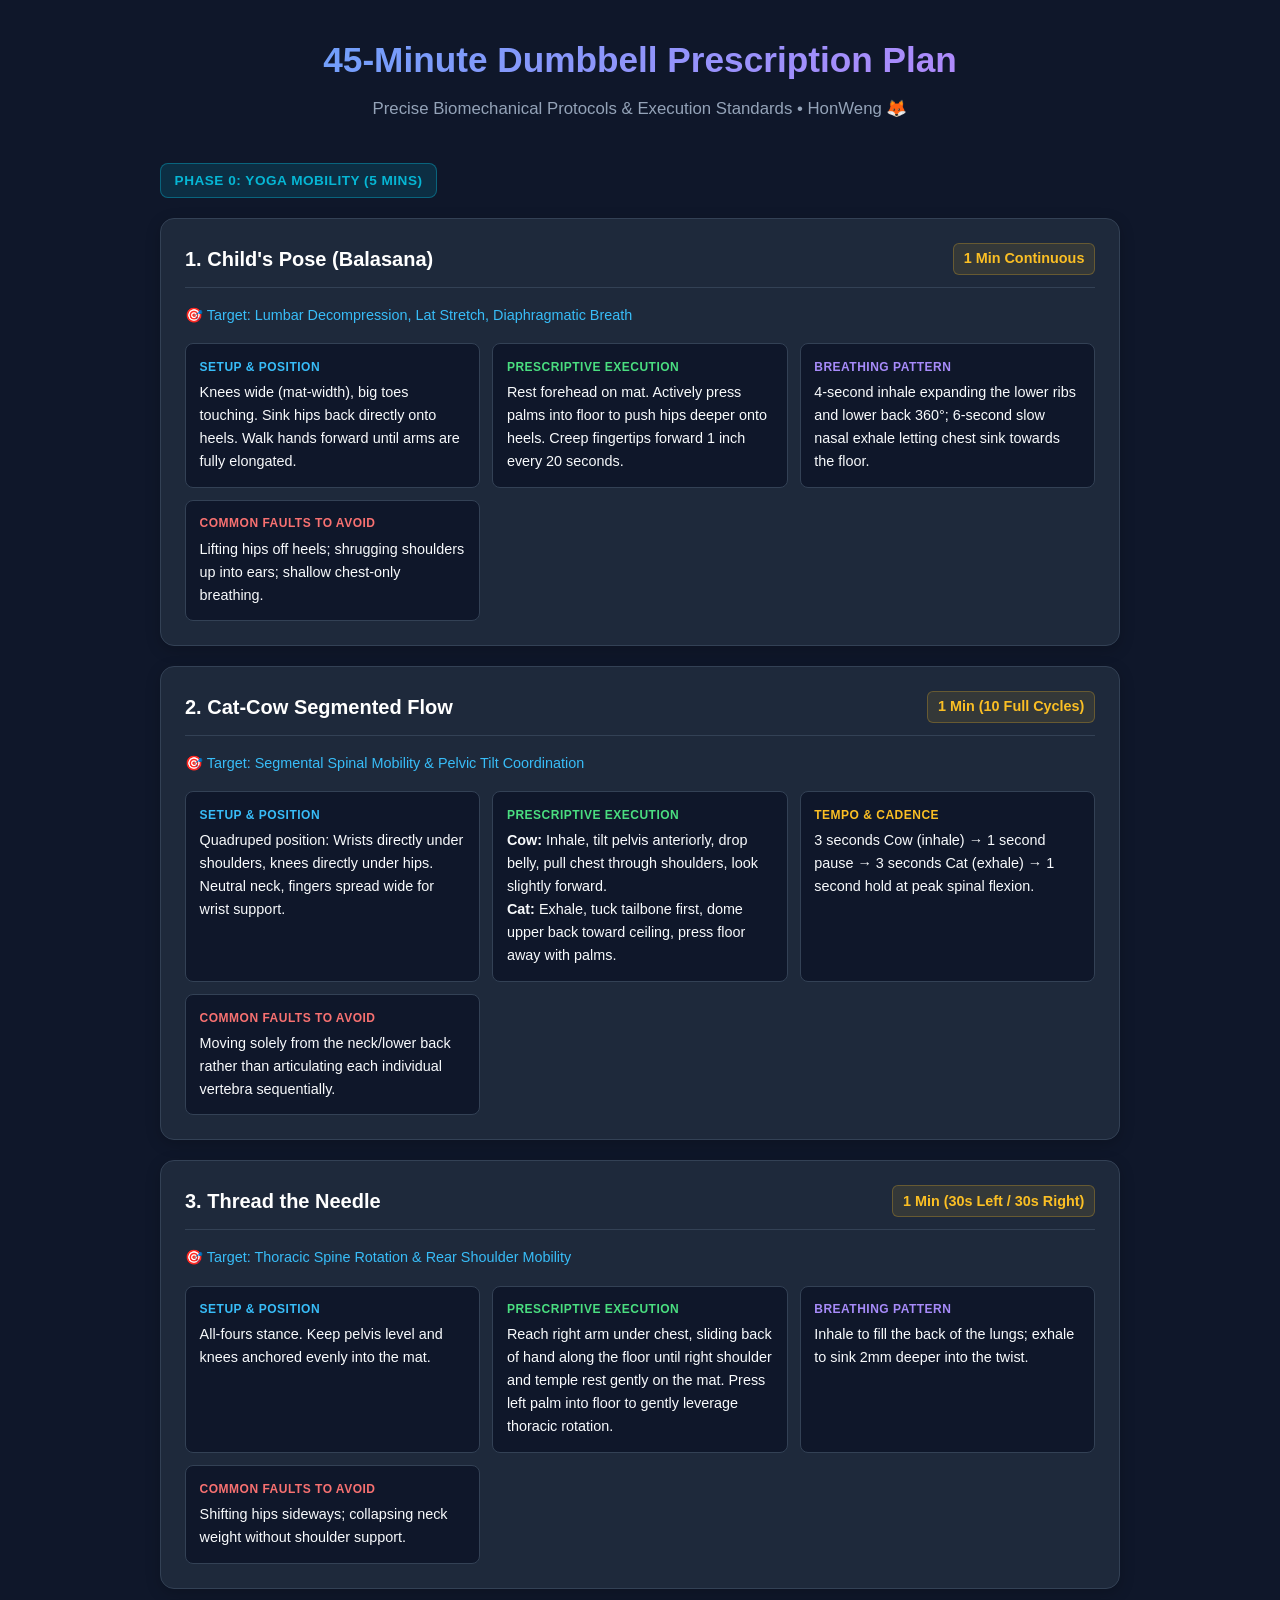
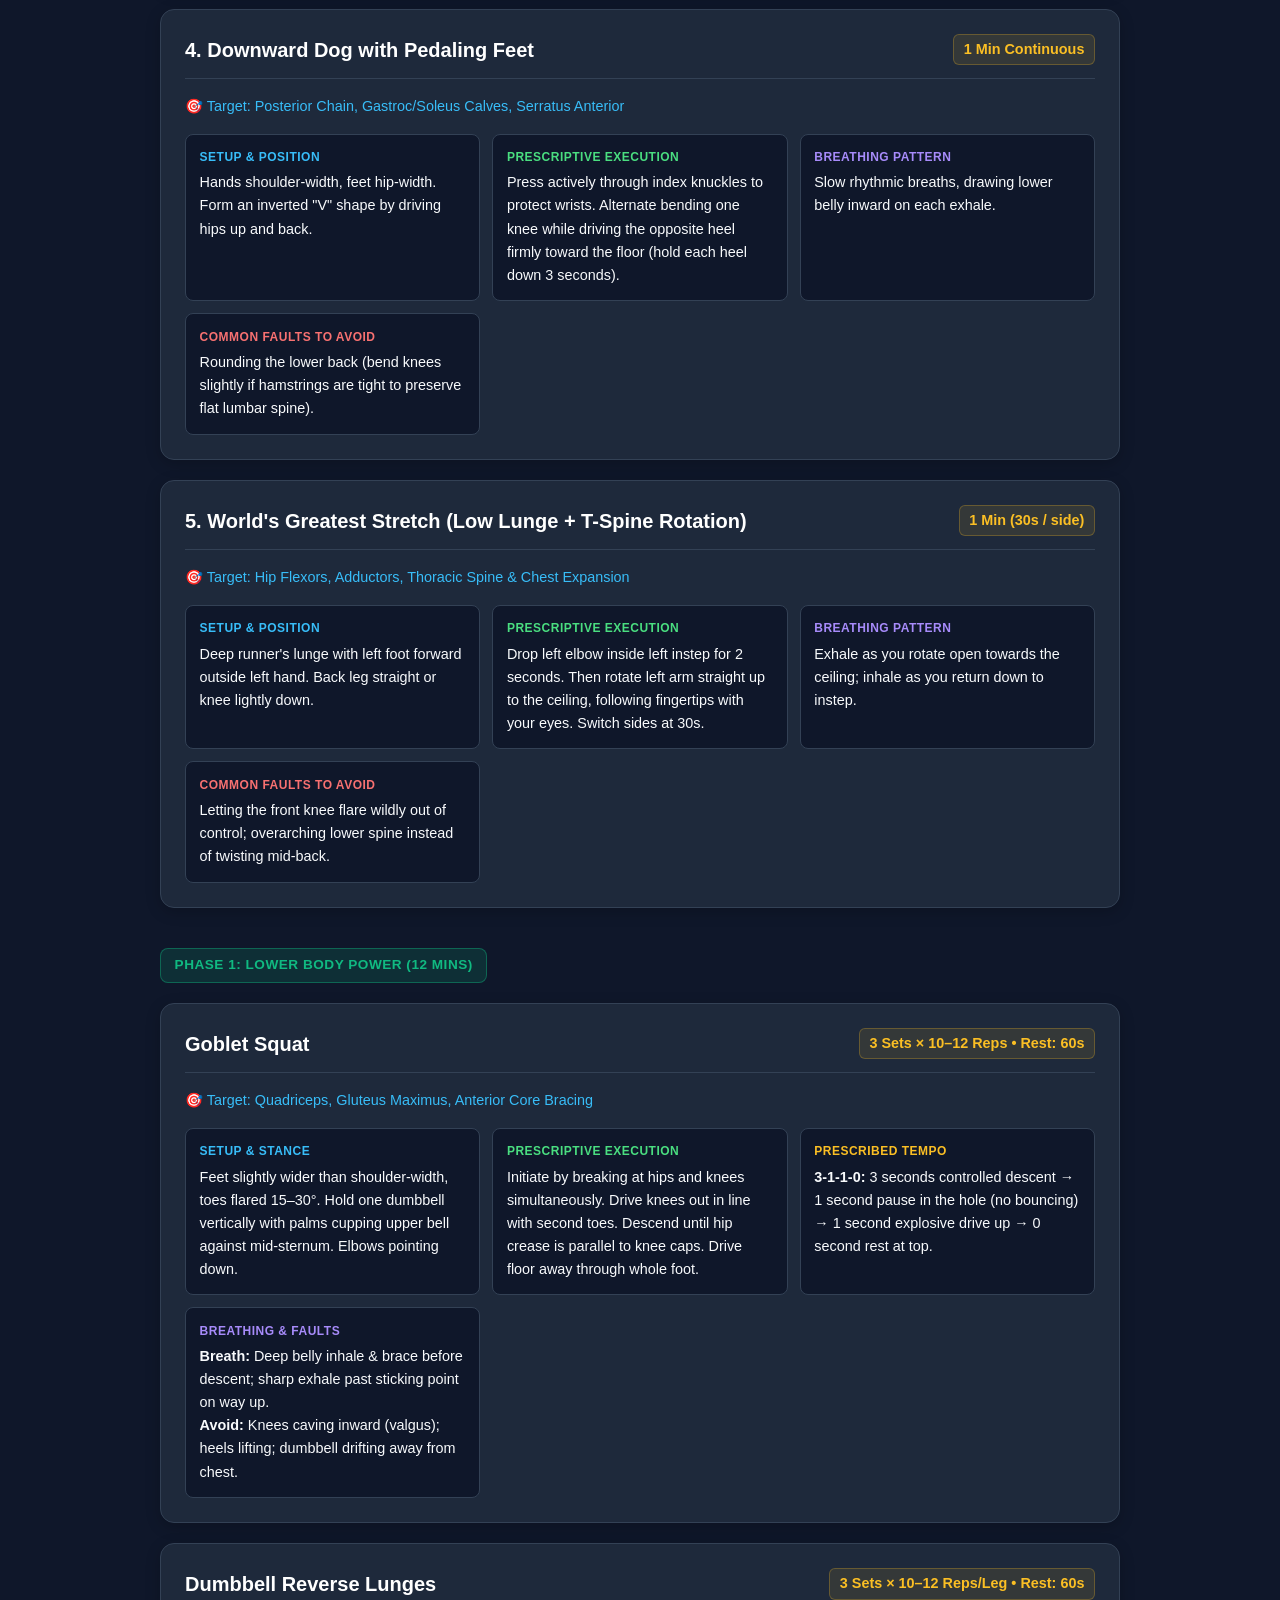
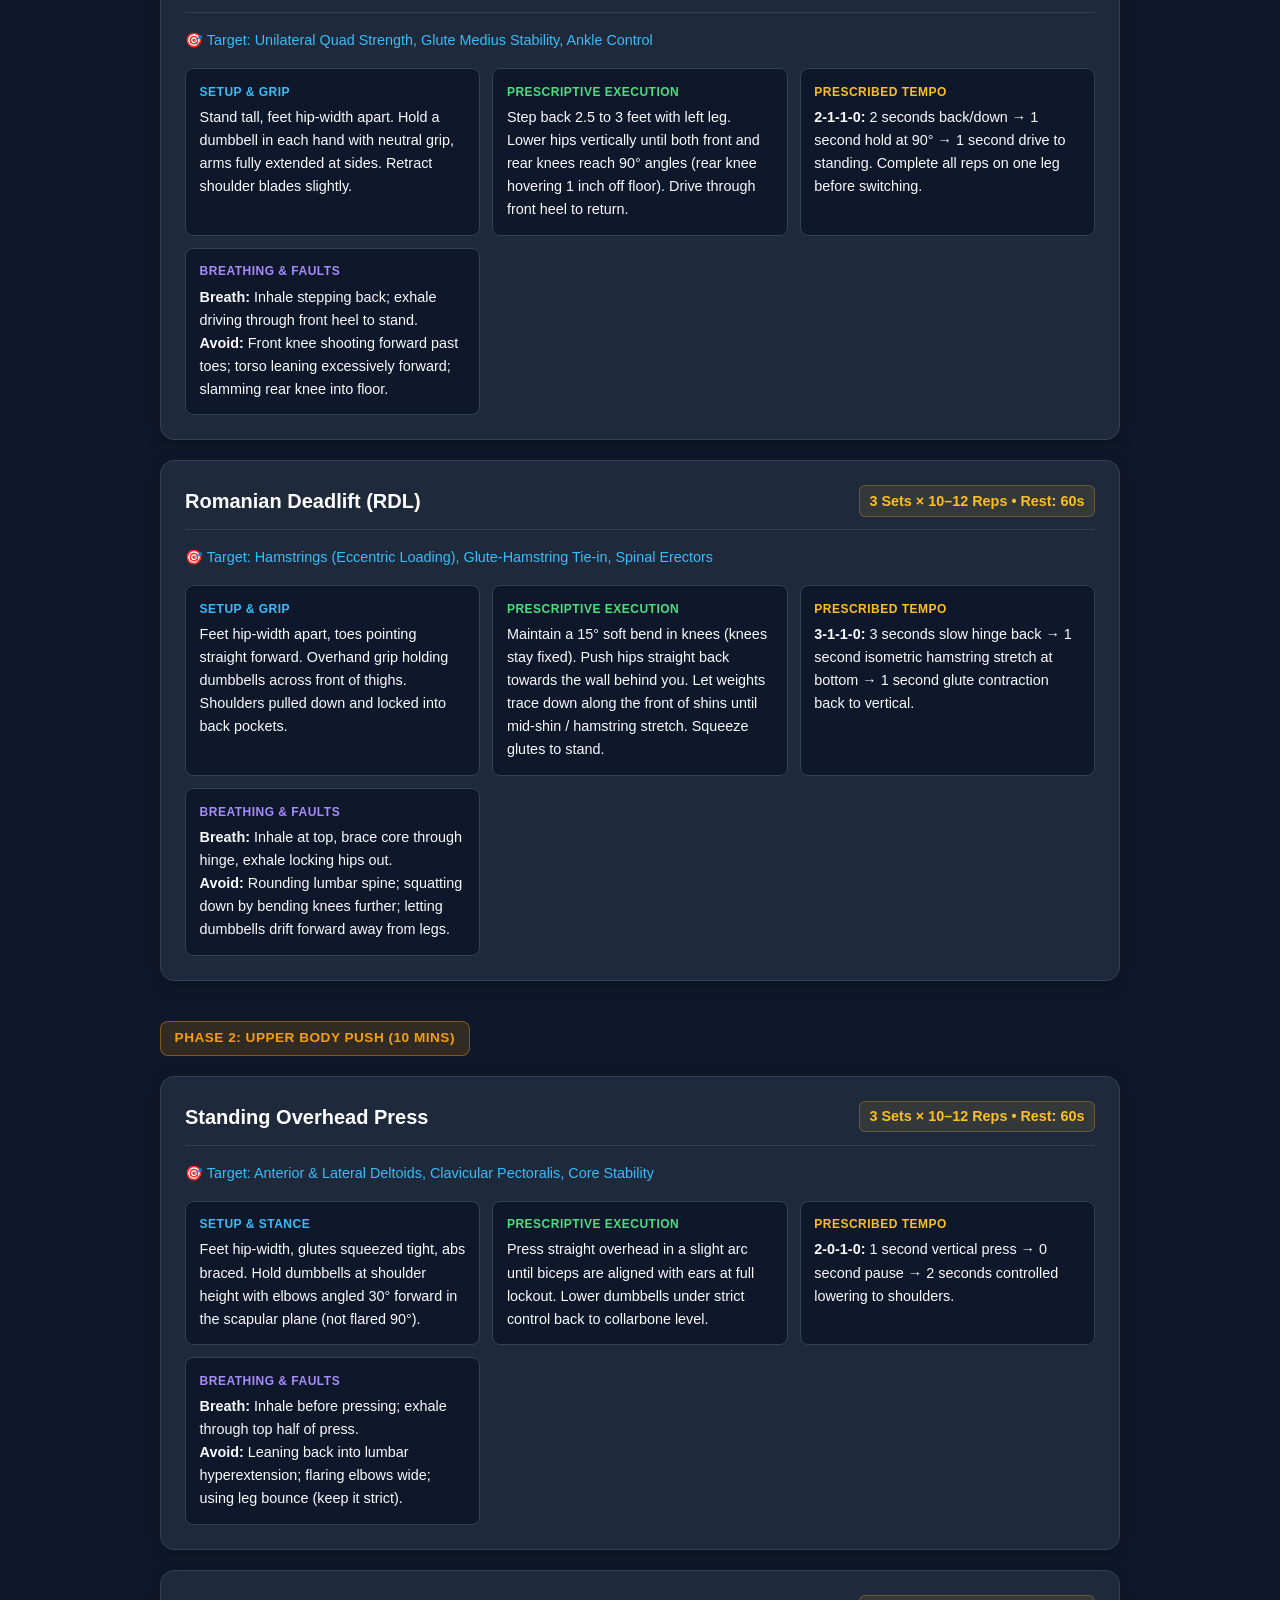
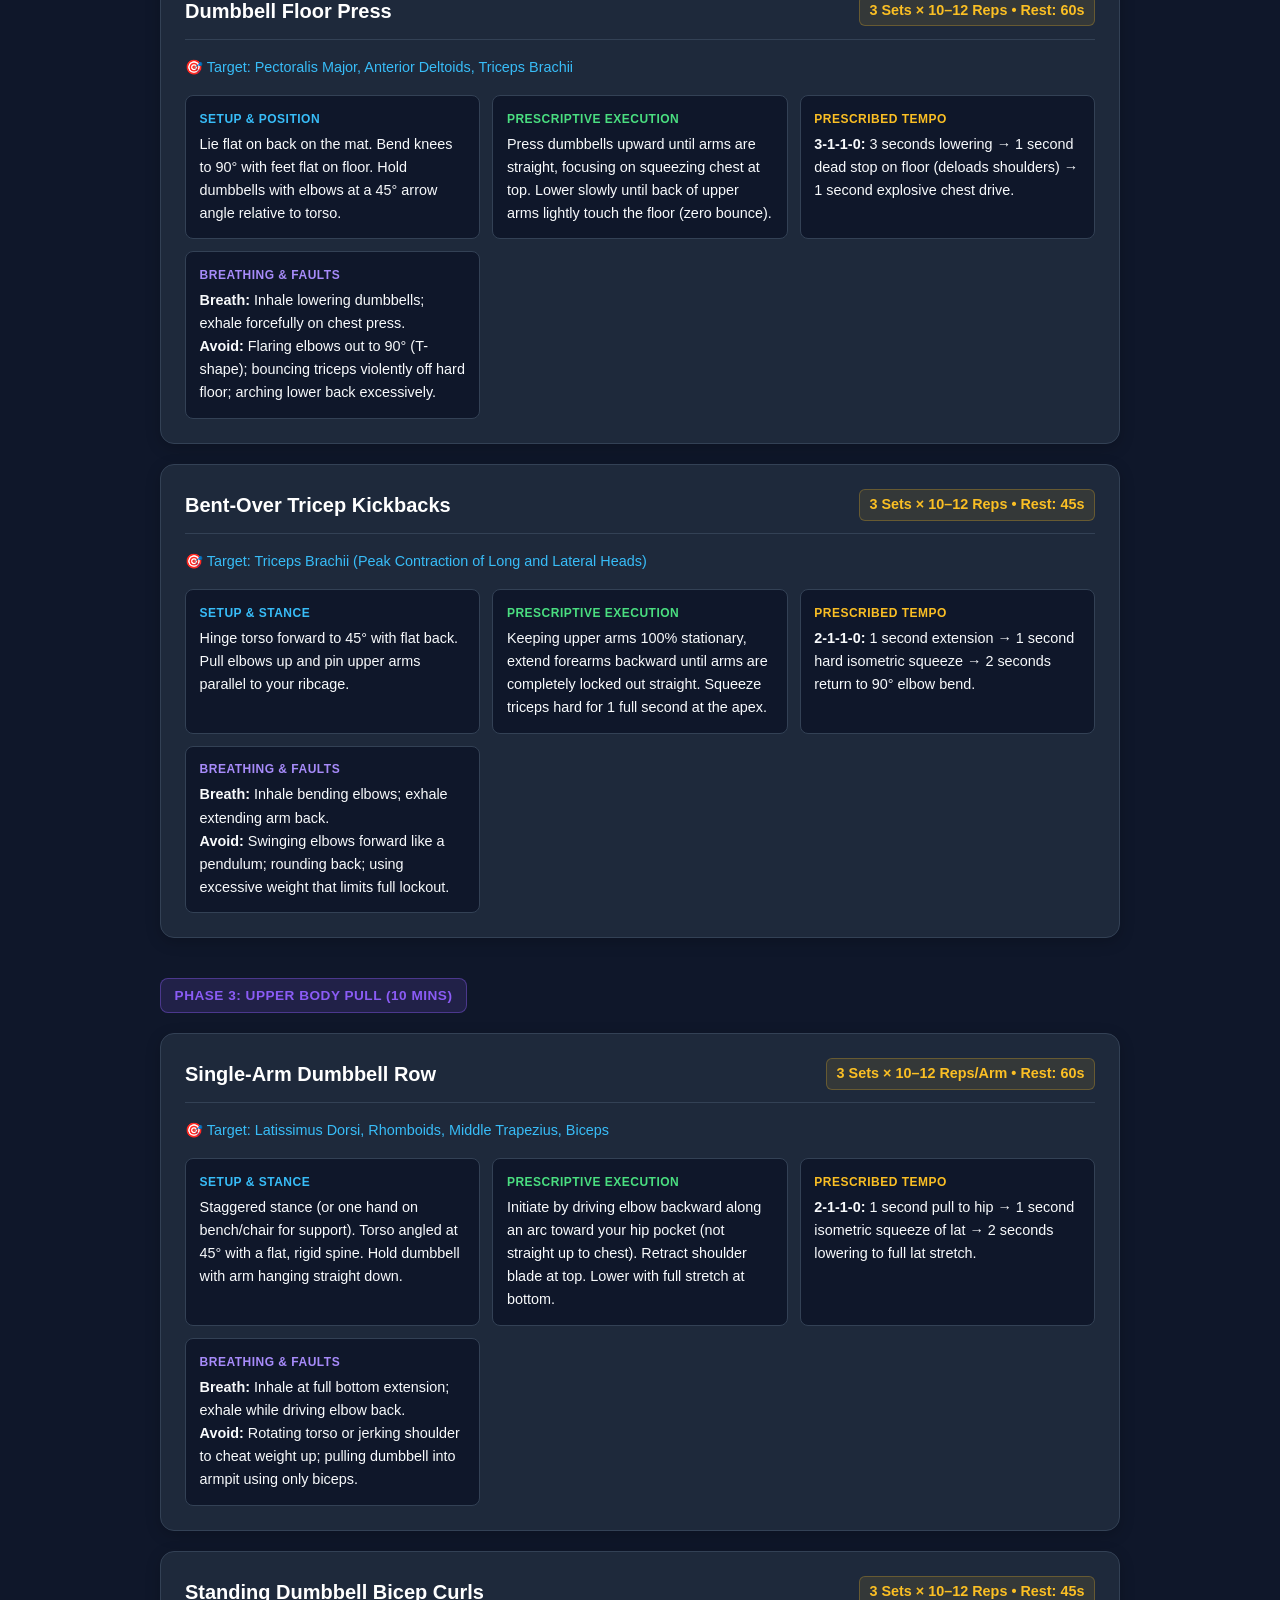
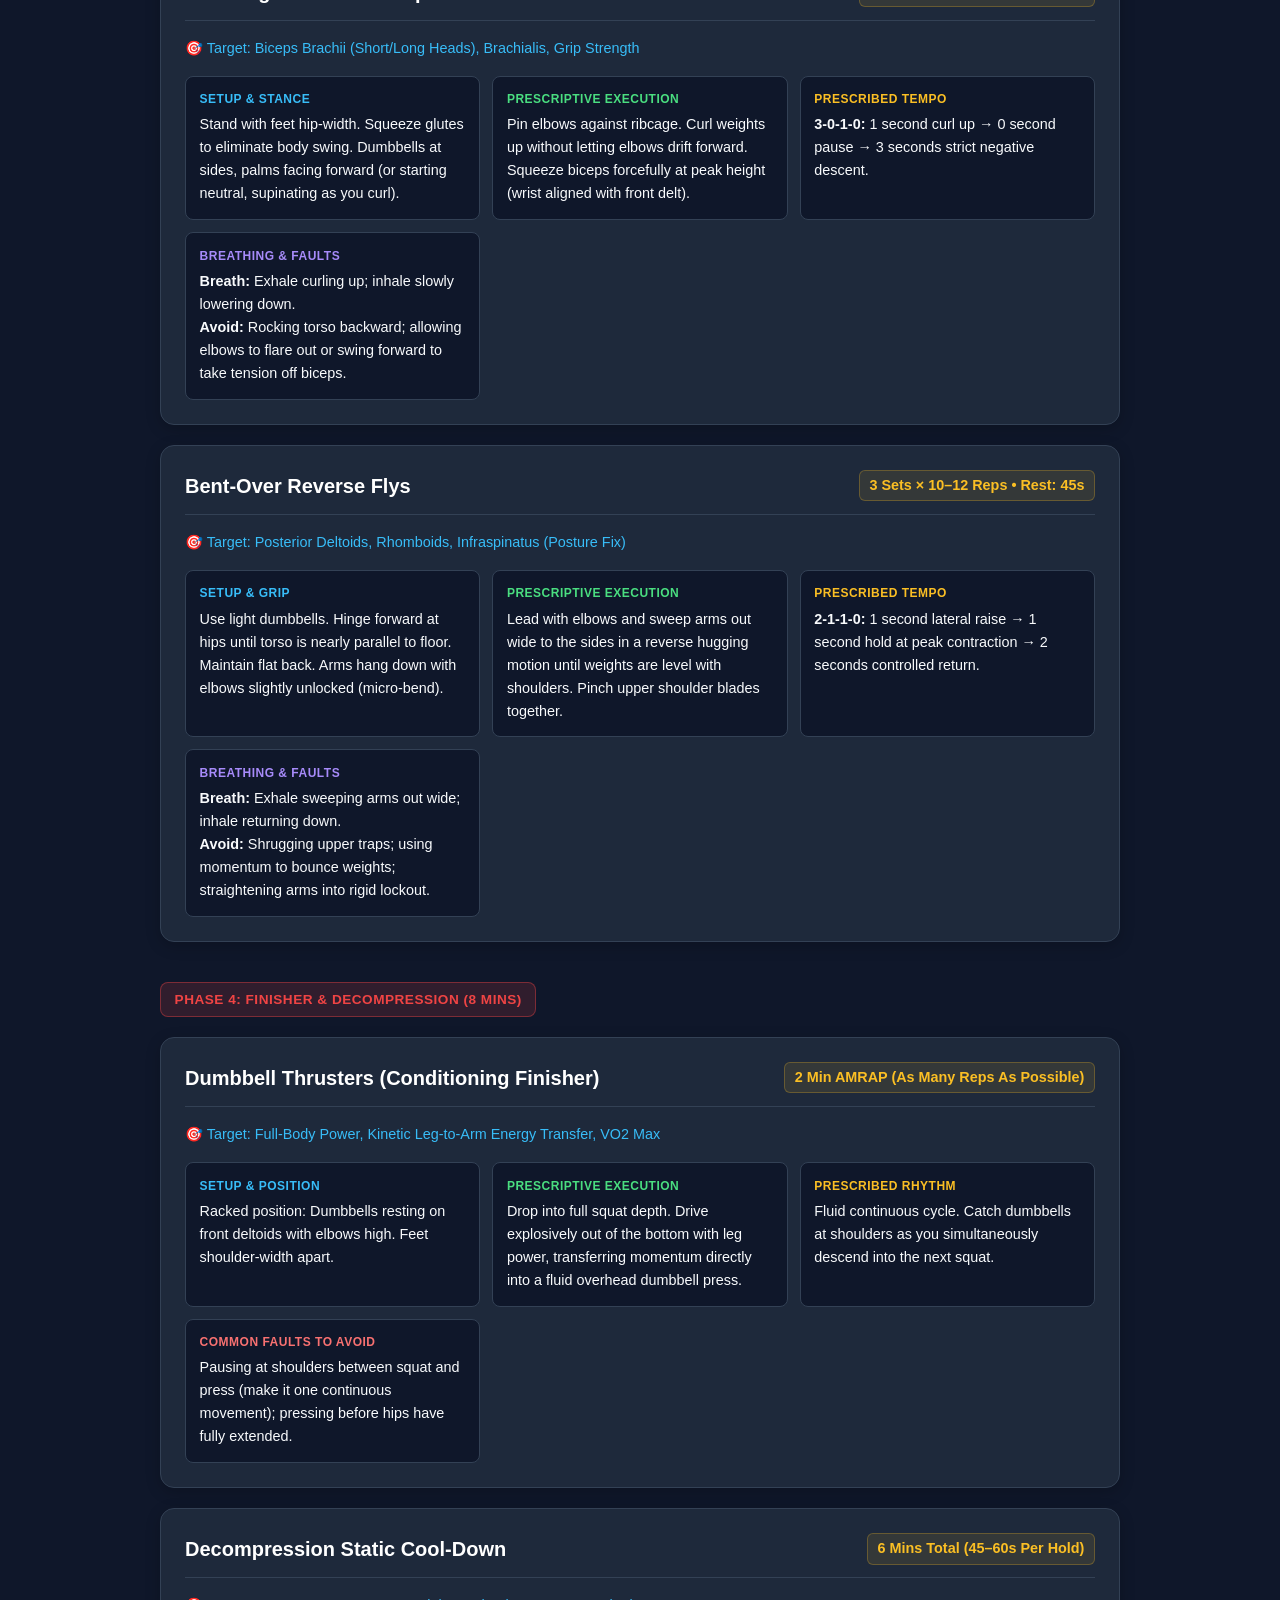
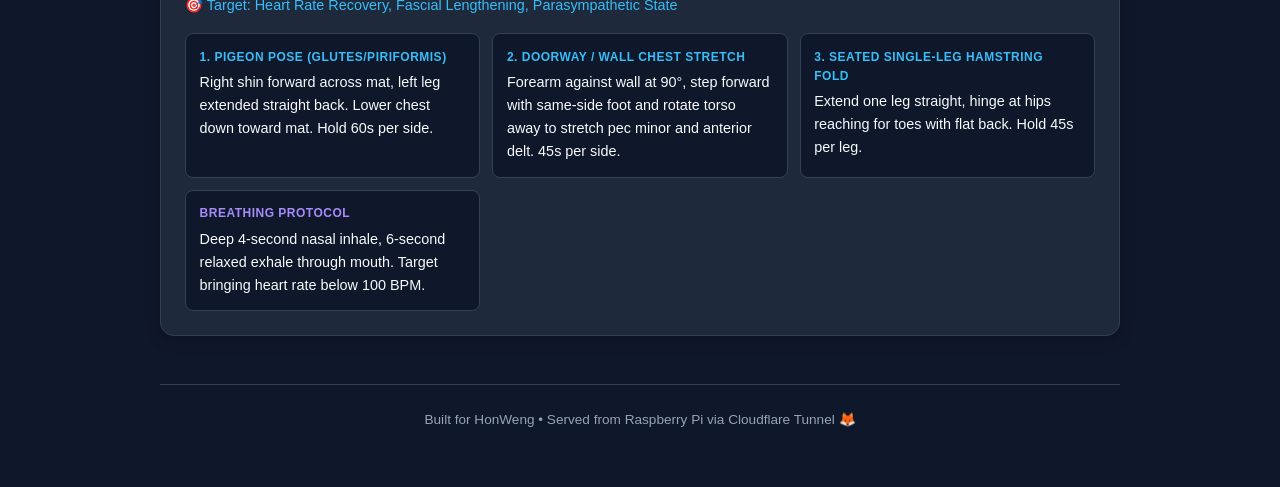
==== workout/index.html @ cacc158a "Initial commit: Yoga Flow & Dumbbell Workout web apps with server & systemd configs" ====
<!DOCTYPE html>
<html lang="en">
<head>
    <meta charset="UTF-8">
    <meta name="viewport" content="width=device-width, initial-scale=1.0">
    <title>45-Min Dumbbell Workout (Prescriptive Guide)</title>
    <style>
        :root {
            --primary: #3b82f6;
            --bg: #0f172a;
            --card-bg: #1e293b;
            --subcard-bg: #0f172a;
            --text-main: #f8fafc;
            --text-muted: #94a3b8;
            --border: #334155;
            --accent-warmup: #06b6d4;
            --accent-lower: #10b981;
            --accent-push: #f59e0b;
            --accent-pull: #8b5cf6;
            --accent-finish: #ef4444;
            --cue-setup: #38bdf8;
            --cue-tempo: #fbbf24;
            --cue-breath: #a78bfa;
            --cue-fault: #f87171;
        }

        * { box-sizing: border-box; }

        body {
            font-family: -apple-system, BlinkMacSystemFont, 'Segoe UI', Roboto, Helvetica, Arial, sans-serif;
            background: var(--bg);
            color: var(--text-main);
            margin: 0;
            padding: 2rem 1rem;
            line-height: 1.6;
        }

        .container {
            max-width: 960px;
            margin: 0 auto;
        }

        header {
            text-align: center;
            margin-bottom: 2.5rem;
        }

        header h1 {
            font-size: 2.2rem;
            margin: 0 0 0.5rem 0;
            background: linear-gradient(135deg, #60a5fa, #c084fc);
            -webkit-background-clip: text;
            -webkit-text-fill-color: transparent;
        }

        header p {
            color: var(--text-muted);
            margin: 0;
            font-size: 1.05rem;
        }

        .section-header {
            display: flex;
            align-items: center;
            gap: 1rem;
            margin: 2.5rem 0 1.25rem 0;
        }

        .phase-badge {
            display: inline-block;
            padding: 0.35rem 0.85rem;
            border-radius: 8px;
            font-size: 0.85rem;
            font-weight: 700;
            text-transform: uppercase;
            letter-spacing: 0.5px;
        }

        .phase-0 { background: rgba(6, 182, 212, 0.15); color: var(--accent-warmup); border: 1px solid rgba(6, 182, 212, 0.4); }
        .phase-1 { background: rgba(16, 185, 129, 0.15); color: var(--accent-lower); border: 1px solid rgba(16, 185, 129, 0.4); }
        .phase-2 { background: rgba(245, 158, 11, 0.15); color: var(--accent-push); border: 1px solid rgba(245, 158, 11, 0.4); }
        .phase-3 { background: rgba(139, 92, 246, 0.15); color: var(--accent-pull); border: 1px solid rgba(139, 92, 246, 0.4); }
        .phase-4 { background: rgba(239, 68, 68, 0.15); color: var(--accent-finish); border: 1px solid rgba(239, 68, 68, 0.4); }

        .exercise-card {
            background: var(--card-bg);
            border-radius: 14px;
            border: 1px solid var(--border);
            padding: 1.5rem;
            margin-bottom: 1.25rem;
            box-shadow: 0 4px 15px rgba(0,0,0,0.2);
        }

        .card-top {
            display: flex;
            justify-content: space-between;
            align-items: flex-start;
            flex-wrap: wrap;
            gap: 0.5rem;
            border-bottom: 1px solid var(--border);
            padding-bottom: 0.75rem;
            margin-bottom: 1rem;
        }

        .exercise-title {
            font-size: 1.25rem;
            font-weight: 700;
            color: #ffffff;
            margin: 0;
        }

        .prescription {
            font-weight: 700;
            color: var(--cue-tempo);
            background: rgba(251, 191, 36, 0.1);
            padding: 0.2rem 0.6rem;
            border-radius: 6px;
            border: 1px solid rgba(251, 191, 36, 0.25);
            font-size: 0.9rem;
        }

        .target-bar {
            color: #38bdf8;
            font-size: 0.9rem;
            margin-bottom: 1rem;
            font-weight: 500;
        }

        .grid-cues {
            display: grid;
            grid-template-columns: repeat(auto-fit, minmax(280px, 1fr));
            gap: 0.75rem;
        }

        .cue-box {
            background: var(--subcard-bg);
            border: 1px solid var(--border);
            border-radius: 8px;
            padding: 0.85rem;
            font-size: 0.9rem;
        }

        .cue-label {
            font-weight: 700;
            font-size: 0.75rem;
            text-transform: uppercase;
            letter-spacing: 0.5px;
            margin-bottom: 0.25rem;
            display: block;
        }

        .label-setup { color: var(--cue-setup); }
        .label-execution { color: #4ade80; }
        .label-tempo { color: var(--cue-tempo); }
        .label-breath { color: var(--cue-breath); }
        .label-faults { color: var(--cue-fault); }

        footer {
            text-align: center;
            color: var(--text-muted);
            font-size: 0.85rem;
            margin-top: 3rem;
            padding: 1.5rem 0;
            border-top: 1px solid var(--border);
        }
    </style>
</head>
<body>
    <div class="container">
        <header>
            <h1>45-Minute Dumbbell Prescription Plan</h1>
            <p>Precise Biomechanical Protocols & Execution Standards • HonWeng 🦊</p>
        </header>

        <!-- Phase 0: Warmup -->
        <div class="section-header">
            <span class="phase-badge phase-0">Phase 0: Yoga Mobility (5 Mins)</span>
        </div>

        <div class="exercise-card">
            <div class="card-top">
                <h3 class="exercise-title">1. Child's Pose (Balasana)</h3>
                <span class="prescription">1 Min Continuous</span>
            </div>
            <div class="target-bar">🎯 Target: Lumbar Decompression, Lat Stretch, Diaphragmatic Breath</div>
            <div class="grid-cues">
                <div class="cue-box">
                    <span class="cue-label label-setup">Setup & Position</span>
                    Knees wide (mat-width), big toes touching. Sink hips back directly onto heels. Walk hands forward until arms are fully elongated.
                </div>
                <div class="cue-box">
                    <span class="cue-label label-execution">Prescriptive Execution</span>
                    Rest forehead on mat. Actively press palms into floor to push hips deeper onto heels. Creep fingertips forward 1 inch every 20 seconds.
                </div>
                <div class="cue-box">
                    <span class="cue-label label-breath">Breathing Pattern</span>
                    4-second inhale expanding the lower ribs and lower back 360°; 6-second slow nasal exhale letting chest sink towards the floor.
                </div>
                <div class="cue-box">
                    <span class="cue-label label-faults">Common Faults to Avoid</span>
                    Lifting hips off heels; shrugging shoulders up into ears; shallow chest-only breathing.
                </div>
            </div>
        </div>

        <div class="exercise-card">
            <div class="card-top">
                <h3 class="exercise-title">2. Cat-Cow Segmented Flow</h3>
                <span class="prescription">1 Min (10 Full Cycles)</span>
            </div>
            <div class="target-bar">🎯 Target: Segmental Spinal Mobility & Pelvic Tilt Coordination</div>
            <div class="grid-cues">
                <div class="cue-box">
                    <span class="cue-label label-setup">Setup & Position</span>
                    Quadruped position: Wrists directly under shoulders, knees directly under hips. Neutral neck, fingers spread wide for wrist support.
                </div>
                <div class="cue-box">
                    <span class="cue-label label-execution">Prescriptive Execution</span>
                    <strong>Cow:</strong> Inhale, tilt pelvis anteriorly, drop belly, pull chest through shoulders, look slightly forward.<br>
                    <strong>Cat:</strong> Exhale, tuck tailbone first, dome upper back toward ceiling, press floor away with palms.
                </div>
                <div class="cue-box">
                    <span class="cue-label label-tempo">Tempo & Cadence</span>
                    3 seconds Cow (inhale) → 1 second pause → 3 seconds Cat (exhale) → 1 second hold at peak spinal flexion.
                </div>
                <div class="cue-box">
                    <span class="cue-label label-faults">Common Faults to Avoid</span>
                    Moving solely from the neck/lower back rather than articulating each individual vertebra sequentially.
                </div>
            </div>
        </div>

        <div class="exercise-card">
            <div class="card-top">
                <h3 class="exercise-title">3. Thread the Needle</h3>
                <span class="prescription">1 Min (30s Left / 30s Right)</span>
            </div>
            <div class="target-bar">🎯 Target: Thoracic Spine Rotation & Rear Shoulder Mobility</div>
            <div class="grid-cues">
                <div class="cue-box">
                    <span class="cue-label label-setup">Setup & Position</span>
                    All-fours stance. Keep pelvis level and knees anchored evenly into the mat.
                </div>
                <div class="cue-box">
                    <span class="cue-label label-execution">Prescriptive Execution</span>
                    Reach right arm under chest, sliding back of hand along the floor until right shoulder and temple rest gently on the mat. Press left palm into floor to gently leverage thoracic rotation.
                </div>
                <div class="cue-box">
                    <span class="cue-label label-breath">Breathing Pattern</span>
                    Inhale to fill the back of the lungs; exhale to sink 2mm deeper into the twist.
                </div>
                <div class="cue-box">
                    <span class="cue-label label-faults">Common Faults to Avoid</span>
                    Shifting hips sideways; collapsing neck weight without shoulder support.
                </div>
            </div>
        </div>

        <div class="exercise-card">
            <div class="card-top">
                <h3 class="exercise-title">4. Downward Dog with Pedaling Feet</h3>
                <span class="prescription">1 Min Continuous</span>
            </div>
            <div class="target-bar">🎯 Target: Posterior Chain, Gastroc/Soleus Calves, Serratus Anterior</div>
            <div class="grid-cues">
                <div class="cue-box">
                    <span class="cue-label label-setup">Setup & Position</span>
                    Hands shoulder-width, feet hip-width. Form an inverted "V" shape by driving hips up and back.
                </div>
                <div class="cue-box">
                    <span class="cue-label label-execution">Prescriptive Execution</span>
                    Press actively through index knuckles to protect wrists. Alternate bending one knee while driving the opposite heel firmly toward the floor (hold each heel down 3 seconds).
                </div>
                <div class="cue-box">
                    <span class="cue-label label-breath">Breathing Pattern</span>
                    Slow rhythmic breaths, drawing lower belly inward on each exhale.
                </div>
                <div class="cue-box">
                    <span class="cue-label label-faults">Common Faults to Avoid</span>
                    Rounding the lower back (bend knees slightly if hamstrings are tight to preserve flat lumbar spine).
                </div>
            </div>
        </div>

        <div class="exercise-card">
            <div class="card-top">
                <h3 class="exercise-title">5. World's Greatest Stretch (Low Lunge + T-Spine Rotation)</h3>
                <span class="prescription">1 Min (30s / side)</span>
            </div>
            <div class="target-bar">🎯 Target: Hip Flexors, Adductors, Thoracic Spine & Chest Expansion</div>
            <div class="grid-cues">
                <div class="cue-box">
                    <span class="cue-label label-setup">Setup & Position</span>
                    Deep runner's lunge with left foot forward outside left hand. Back leg straight or knee lightly down.
                </div>
                <div class="cue-box">
                    <span class="cue-label label-execution">Prescriptive Execution</span>
                    Drop left elbow inside left instep for 2 seconds. Then rotate left arm straight up to the ceiling, following fingertips with your eyes. Switch sides at 30s.
                </div>
                <div class="cue-box">
                    <span class="cue-label label-breath">Breathing Pattern</span>
                    Exhale as you rotate open towards the ceiling; inhale as you return down to instep.
                </div>
                <div class="cue-box">
                    <span class="cue-label label-faults">Common Faults to Avoid</span>
                    Letting the front knee flare wildly out of control; overarching lower spine instead of twisting mid-back.
                </div>
            </div>
        </div>

        <!-- Phase 1: Lower Body -->
        <div class="section-header">
            <span class="phase-badge phase-1">Phase 1: Lower Body Power (12 Mins)</span>
        </div>

        <div class="exercise-card">
            <div class="card-top">
                <h3 class="exercise-title">Goblet Squat</h3>
                <span class="prescription">3 Sets × 10–12 Reps • Rest: 60s</span>
            </div>
            <div class="target-bar">🎯 Target: Quadriceps, Gluteus Maximus, Anterior Core Bracing</div>
            <div class="grid-cues">
                <div class="cue-box">
                    <span class="cue-label label-setup">Setup & Stance</span>
                    Feet slightly wider than shoulder-width, toes flared 15–30°. Hold one dumbbell vertically with palms cupping upper bell against mid-sternum. Elbows pointing down.
                </div>
                <div class="cue-box">
                    <span class="cue-label label-execution">Prescriptive Execution</span>
                    Initiate by breaking at hips and knees simultaneously. Drive knees out in line with second toes. Descend until hip crease is parallel to knee caps. Drive floor away through whole foot.
                </div>
                <div class="cue-box">
                    <span class="cue-label label-tempo">Prescribed Tempo</span>
                    <strong>3-1-1-0:</strong> 3 seconds controlled descent → 1 second pause in the hole (no bouncing) → 1 second explosive drive up → 0 second rest at top.
                </div>
                <div class="cue-box">
                    <span class="cue-label label-breath">Breathing & Faults</span>
                    <strong>Breath:</strong> Deep belly inhale & brace before descent; sharp exhale past sticking point on way up.<br>
                    <strong>Avoid:</strong> Knees caving inward (valgus); heels lifting; dumbbell drifting away from chest.
                </div>
            </div>
        </div>

        <div class="exercise-card">
            <div class="card-top">
                <h3 class="exercise-title">Dumbbell Reverse Lunges</h3>
                <span class="prescription">3 Sets × 10–12 Reps/Leg • Rest: 60s</span>
            </div>
            <div class="target-bar">🎯 Target: Unilateral Quad Strength, Glute Medius Stability, Ankle Control</div>
            <div class="grid-cues">
                <div class="cue-box">
                    <span class="cue-label label-setup">Setup & Grip</span>
                    Stand tall, feet hip-width apart. Hold a dumbbell in each hand with neutral grip, arms fully extended at sides. Retract shoulder blades slightly.
                </div>
                <div class="cue-box">
                    <span class="cue-label label-execution">Prescriptive Execution</span>
                    Step back 2.5 to 3 feet with left leg. Lower hips vertically until both front and rear knees reach 90° angles (rear knee hovering 1 inch off floor). Drive through front heel to return.
                </div>
                <div class="cue-box">
                    <span class="cue-label label-tempo">Prescribed Tempo</span>
                    <strong>2-1-1-0:</strong> 2 seconds back/down → 1 second hold at 90° → 1 second drive to standing. Complete all reps on one leg before switching.
                </div>
                <div class="cue-box">
                    <span class="cue-label label-breath">Breathing & Faults</span>
                    <strong>Breath:</strong> Inhale stepping back; exhale driving through front heel to stand.<br>
                    <strong>Avoid:</strong> Front knee shooting forward past toes; torso leaning excessively forward; slamming rear knee into floor.
                </div>
            </div>
        </div>

        <div class="exercise-card">
            <div class="card-top">
                <h3 class="exercise-title">Romanian Deadlift (RDL)</h3>
                <span class="prescription">3 Sets × 10–12 Reps • Rest: 60s</span>
            </div>
            <div class="target-bar">🎯 Target: Hamstrings (Eccentric Loading), Glute-Hamstring Tie-in, Spinal Erectors</div>
            <div class="grid-cues">
                <div class="cue-box">
                    <span class="cue-label label-setup">Setup & Grip</span>
                    Feet hip-width apart, toes pointing straight forward. Overhand grip holding dumbbells across front of thighs. Shoulders pulled down and locked into back pockets.
                </div>
                <div class="cue-box">
                    <span class="cue-label label-execution">Prescriptive Execution</span>
                    Maintain a 15° soft bend in knees (knees stay fixed). Push hips straight back towards the wall behind you. Let weights trace down along the front of shins until mid-shin / hamstring stretch. Squeeze glutes to stand.
                </div>
                <div class="cue-box">
                    <span class="cue-label label-tempo">Prescribed Tempo</span>
                    <strong>3-1-1-0:</strong> 3 seconds slow hinge back → 1 second isometric hamstring stretch at bottom → 1 second glute contraction back to vertical.
                </div>
                <div class="cue-box">
                    <span class="cue-label label-breath">Breathing & Faults</span>
                    <strong>Breath:</strong> Inhale at top, brace core through hinge, exhale locking hips out.<br>
                    <strong>Avoid:</strong> Rounding lumbar spine; squatting down by bending knees further; letting dumbbells drift forward away from legs.
                </div>
            </div>
        </div>

        <!-- Phase 2: Upper Push -->
        <div class="section-header">
            <span class="phase-badge phase-2">Phase 2: Upper Body Push (10 Mins)</span>
        </div>

        <div class="exercise-card">
            <div class="card-top">
                <h3 class="exercise-title">Standing Overhead Press</h3>
                <span class="prescription">3 Sets × 10–12 Reps • Rest: 60s</span>
            </div>
            <div class="target-bar">🎯 Target: Anterior & Lateral Deltoids, Clavicular Pectoralis, Core Stability</div>
            <div class="grid-cues">
                <div class="cue-box">
                    <span class="cue-label label-setup">Setup & Stance</span>
                    Feet hip-width, glutes squeezed tight, abs braced. Hold dumbbells at shoulder height with elbows angled 30° forward in the scapular plane (not flared 90°).
                </div>
                <div class="cue-box">
                    <span class="cue-label label-execution">Prescriptive Execution</span>
                    Press straight overhead in a slight arc until biceps are aligned with ears at full lockout. Lower dumbbells under strict control back to collarbone level.
                </div>
                <div class="cue-box">
                    <span class="cue-label label-tempo">Prescribed Tempo</span>
                    <strong>2-0-1-0:</strong> 1 second vertical press → 0 second pause → 2 seconds controlled lowering to shoulders.
                </div>
                <div class="cue-box">
                    <span class="cue-label label-breath">Breathing & Faults</span>
                    <strong>Breath:</strong> Inhale before pressing; exhale through top half of press.<br>
                    <strong>Avoid:</strong> Leaning back into lumbar hyperextension; flaring elbows wide; using leg bounce (keep it strict).
                </div>
            </div>
        </div>

        <div class="exercise-card">
            <div class="card-top">
                <h3 class="exercise-title">Dumbbell Floor Press</h3>
                <span class="prescription">3 Sets × 10–12 Reps • Rest: 60s</span>
            </div>
            <div class="target-bar">🎯 Target: Pectoralis Major, Anterior Deltoids, Triceps Brachii</div>
            <div class="grid-cues">
                <div class="cue-box">
                    <span class="cue-label label-setup">Setup & Position</span>
                    Lie flat on back on the mat. Bend knees to 90° with feet flat on floor. Hold dumbbells with elbows at a 45° arrow angle relative to torso.
                </div>
                <div class="cue-box">
                    <span class="cue-label label-execution">Prescriptive Execution</span>
                    Press dumbbells upward until arms are straight, focusing on squeezing chest at top. Lower slowly until back of upper arms lightly touch the floor (zero bounce).
                </div>
                <div class="cue-box">
                    <span class="cue-label label-tempo">Prescribed Tempo</span>
                    <strong>3-1-1-0:</strong> 3 seconds lowering → 1 second dead stop on floor (deloads shoulders) → 1 second explosive chest drive.
                </div>
                <div class="cue-box">
                    <span class="cue-label label-breath">Breathing & Faults</span>
                    <strong>Breath:</strong> Inhale lowering dumbbells; exhale forcefully on chest press.<br>
                    <strong>Avoid:</strong> Flaring elbows out to 90° (T-shape); bouncing triceps violently off hard floor; arching lower back excessively.
                </div>
            </div>
        </div>

        <div class="exercise-card">
            <div class="card-top">
                <h3 class="exercise-title">Bent-Over Tricep Kickbacks</h3>
                <span class="prescription">3 Sets × 10–12 Reps • Rest: 45s</span>
            </div>
            <div class="target-bar">🎯 Target: Triceps Brachii (Peak Contraction of Long and Lateral Heads)</div>
            <div class="grid-cues">
                <div class="cue-box">
                    <span class="cue-label label-setup">Setup & Stance</span>
                    Hinge torso forward to 45° with flat back. Pull elbows up and pin upper arms parallel to your ribcage.
                </div>
                <div class="cue-box">
                    <span class="cue-label label-execution">Prescriptive Execution</span>
                    Keeping upper arms 100% stationary, extend forearms backward until arms are completely locked out straight. Squeeze triceps hard for 1 full second at the apex.
                </div>
                <div class="cue-box">
                    <span class="cue-label label-tempo">Prescribed Tempo</span>
                    <strong>2-1-1-0:</strong> 1 second extension → 1 second hard isometric squeeze → 2 seconds return to 90° elbow bend.
                </div>
                <div class="cue-box">
                    <span class="cue-label label-breath">Breathing & Faults</span>
                    <strong>Breath:</strong> Inhale bending elbows; exhale extending arm back.<br>
                    <strong>Avoid:</strong> Swinging elbows forward like a pendulum; rounding back; using excessive weight that limits full lockout.
                </div>
            </div>
        </div>

        <!-- Phase 3: Upper Pull -->
        <div class="section-header">
            <span class="phase-badge phase-3">Phase 3: Upper Body Pull (10 Mins)</span>
        </div>

        <div class="exercise-card">
            <div class="card-top">
                <h3 class="exercise-title">Single-Arm Dumbbell Row</h3>
                <span class="prescription">3 Sets × 10–12 Reps/Arm • Rest: 60s</span>
            </div>
            <div class="target-bar">🎯 Target: Latissimus Dorsi, Rhomboids, Middle Trapezius, Biceps</div>
            <div class="grid-cues">
                <div class="cue-box">
                    <span class="cue-label label-setup">Setup & Stance</span>
                    Staggered stance (or one hand on bench/chair for support). Torso angled at 45° with a flat, rigid spine. Hold dumbbell with arm hanging straight down.
                </div>
                <div class="cue-box">
                    <span class="cue-label label-execution">Prescriptive Execution</span>
                    Initiate by driving elbow backward along an arc toward your hip pocket (not straight up to chest). Retract shoulder blade at top. Lower with full stretch at bottom.
                </div>
                <div class="cue-box">
                    <span class="cue-label label-tempo">Prescribed Tempo</span>
                    <strong>2-1-1-0:</strong> 1 second pull to hip → 1 second isometric squeeze of lat → 2 seconds lowering to full lat stretch.
                </div>
                <div class="cue-box">
                    <span class="cue-label label-breath">Breathing & Faults</span>
                    <strong>Breath:</strong> Inhale at full bottom extension; exhale while driving elbow back.<br>
                    <strong>Avoid:</strong> Rotating torso or jerking shoulder to cheat weight up; pulling dumbbell into armpit using only biceps.
                </div>
            </div>
        </div>

        <div class="exercise-card">
            <div class="card-top">
                <h3 class="exercise-title">Standing Dumbbell Bicep Curls</h3>
                <span class="prescription">3 Sets × 10–12 Reps • Rest: 45s</span>
            </div>
            <div class="target-bar">🎯 Target: Biceps Brachii (Short/Long Heads), Brachialis, Grip Strength</div>
            <div class="grid-cues">
                <div class="cue-box">
                    <span class="cue-label label-setup">Setup & Stance</span>
                    Stand with feet hip-width. Squeeze glutes to eliminate body swing. Dumbbells at sides, palms facing forward (or starting neutral, supinating as you curl).
                </div>
                <div class="cue-box">
                    <span class="cue-label label-execution">Prescriptive Execution</span>
                    Pin elbows against ribcage. Curl weights up without letting elbows drift forward. Squeeze biceps forcefully at peak height (wrist aligned with front delt).
                </div>
                <div class="cue-box">
                    <span class="cue-label label-tempo">Prescribed Tempo</span>
                    <strong>3-0-1-0:</strong> 1 second curl up → 0 second pause → 3 seconds strict negative descent.
                </div>
                <div class="cue-box">
                    <span class="cue-label label-breath">Breathing & Faults</span>
                    <strong>Breath:</strong> Exhale curling up; inhale slowly lowering down.<br>
                    <strong>Avoid:</strong> Rocking torso backward; allowing elbows to flare out or swing forward to take tension off biceps.
                </div>
            </div>
        </div>

        <div class="exercise-card">
            <div class="card-top">
                <h3 class="exercise-title">Bent-Over Reverse Flys</h3>
                <span class="prescription">3 Sets × 10–12 Reps • Rest: 45s</span>
            </div>
            <div class="target-bar">🎯 Target: Posterior Deltoids, Rhomboids, Infraspinatus (Posture Fix)</div>
            <div class="grid-cues">
                <div class="cue-box">
                    <span class="cue-label label-setup">Setup & Grip</span>
                    Use light dumbbells. Hinge forward at hips until torso is nearly parallel to floor. Maintain flat back. Arms hang down with elbows slightly unlocked (micro-bend).
                </div>
                <div class="cue-box">
                    <span class="cue-label label-execution">Prescriptive Execution</span>
                    Lead with elbows and sweep arms out wide to the sides in a reverse hugging motion until weights are level with shoulders. Pinch upper shoulder blades together.
                </div>
                <div class="cue-box">
                    <span class="cue-label label-tempo">Prescribed Tempo</span>
                    <strong>2-1-1-0:</strong> 1 second lateral raise → 1 second hold at peak contraction → 2 seconds controlled return.
                </div>
                <div class="cue-box">
                    <span class="cue-label label-breath">Breathing & Faults</span>
                    <strong>Breath:</strong> Exhale sweeping arms out wide; inhale returning down.<br>
                    <strong>Avoid:</strong> Shrugging upper traps; using momentum to bounce weights; straightening arms into rigid lockout.
                </div>
            </div>
        </div>

        <!-- Phase 4: Finisher -->
        <div class="section-header">
            <span class="phase-badge phase-4">Phase 4: Finisher & Decompression (8 Mins)</span>
        </div>

        <div class="exercise-card">
            <div class="card-top">
                <h3 class="exercise-title">Dumbbell Thrusters (Conditioning Finisher)</h3>
                <span class="prescription">2 Min AMRAP (As Many Reps As Possible)</span>
            </div>
            <div class="target-bar">🎯 Target: Full-Body Power, Kinetic Leg-to-Arm Energy Transfer, VO2 Max</div>
            <div class="grid-cues">
                <div class="cue-box">
                    <span class="cue-label label-setup">Setup & Position</span>
                    Racked position: Dumbbells resting on front deltoids with elbows high. Feet shoulder-width apart.
                </div>
                <div class="cue-box">
                    <span class="cue-label label-execution">Prescriptive Execution</span>
                    Drop into full squat depth. Drive explosively out of the bottom with leg power, transferring momentum directly into a fluid overhead dumbbell press.
                </div>
                <div class="cue-box">
                    <span class="cue-label label-tempo">Prescribed Rhythm</span>
                    Fluid continuous cycle. Catch dumbbells at shoulders as you simultaneously descend into the next squat.
                </div>
                <div class="cue-box">
                    <span class="cue-label label-faults">Common Faults to Avoid</span>
                    Pausing at shoulders between squat and press (make it one continuous movement); pressing before hips have fully extended.
                </div>
            </div>
        </div>

        <div class="exercise-card">
            <div class="card-top">
                <h3 class="exercise-title">Decompression Static Cool-Down</h3>
                <span class="prescription">6 Mins Total (45–60s Per Hold)</span>
            </div>
            <div class="target-bar">🎯 Target: Heart Rate Recovery, Fascial Lengthening, Parasympathetic State</div>
            <div class="grid-cues">
                <div class="cue-box">
                    <span class="cue-label label-setup">1. Pigeon Pose (Glutes/Piriformis)</span>
                    Right shin forward across mat, left leg extended straight back. Lower chest down toward mat. Hold 60s per side.
                </div>
                <div class="cue-box">
                    <span class="cue-label label-setup">2. Doorway / Wall Chest Stretch</span>
                    Forearm against wall at 90°, step forward with same-side foot and rotate torso away to stretch pec minor and anterior delt. 45s per side.
                </div>
                <div class="cue-box">
                    <span class="cue-label label-setup">3. Seated Single-Leg Hamstring Fold</span>
                    Extend one leg straight, hinge at hips reaching for toes with flat back. Hold 45s per leg.
                </div>
                <div class="cue-box">
                    <span class="cue-label label-breath">Breathing Protocol</span>
                    Deep 4-second nasal inhale, 6-second relaxed exhale through mouth. Target bringing heart rate below 100 BPM.
                </div>
            </div>
        </div>

        <footer>
            Built for HonWeng • Served from Raspberry Pi via Cloudflare Tunnel 🦊
        </footer>
    </div>
</body>
</html>
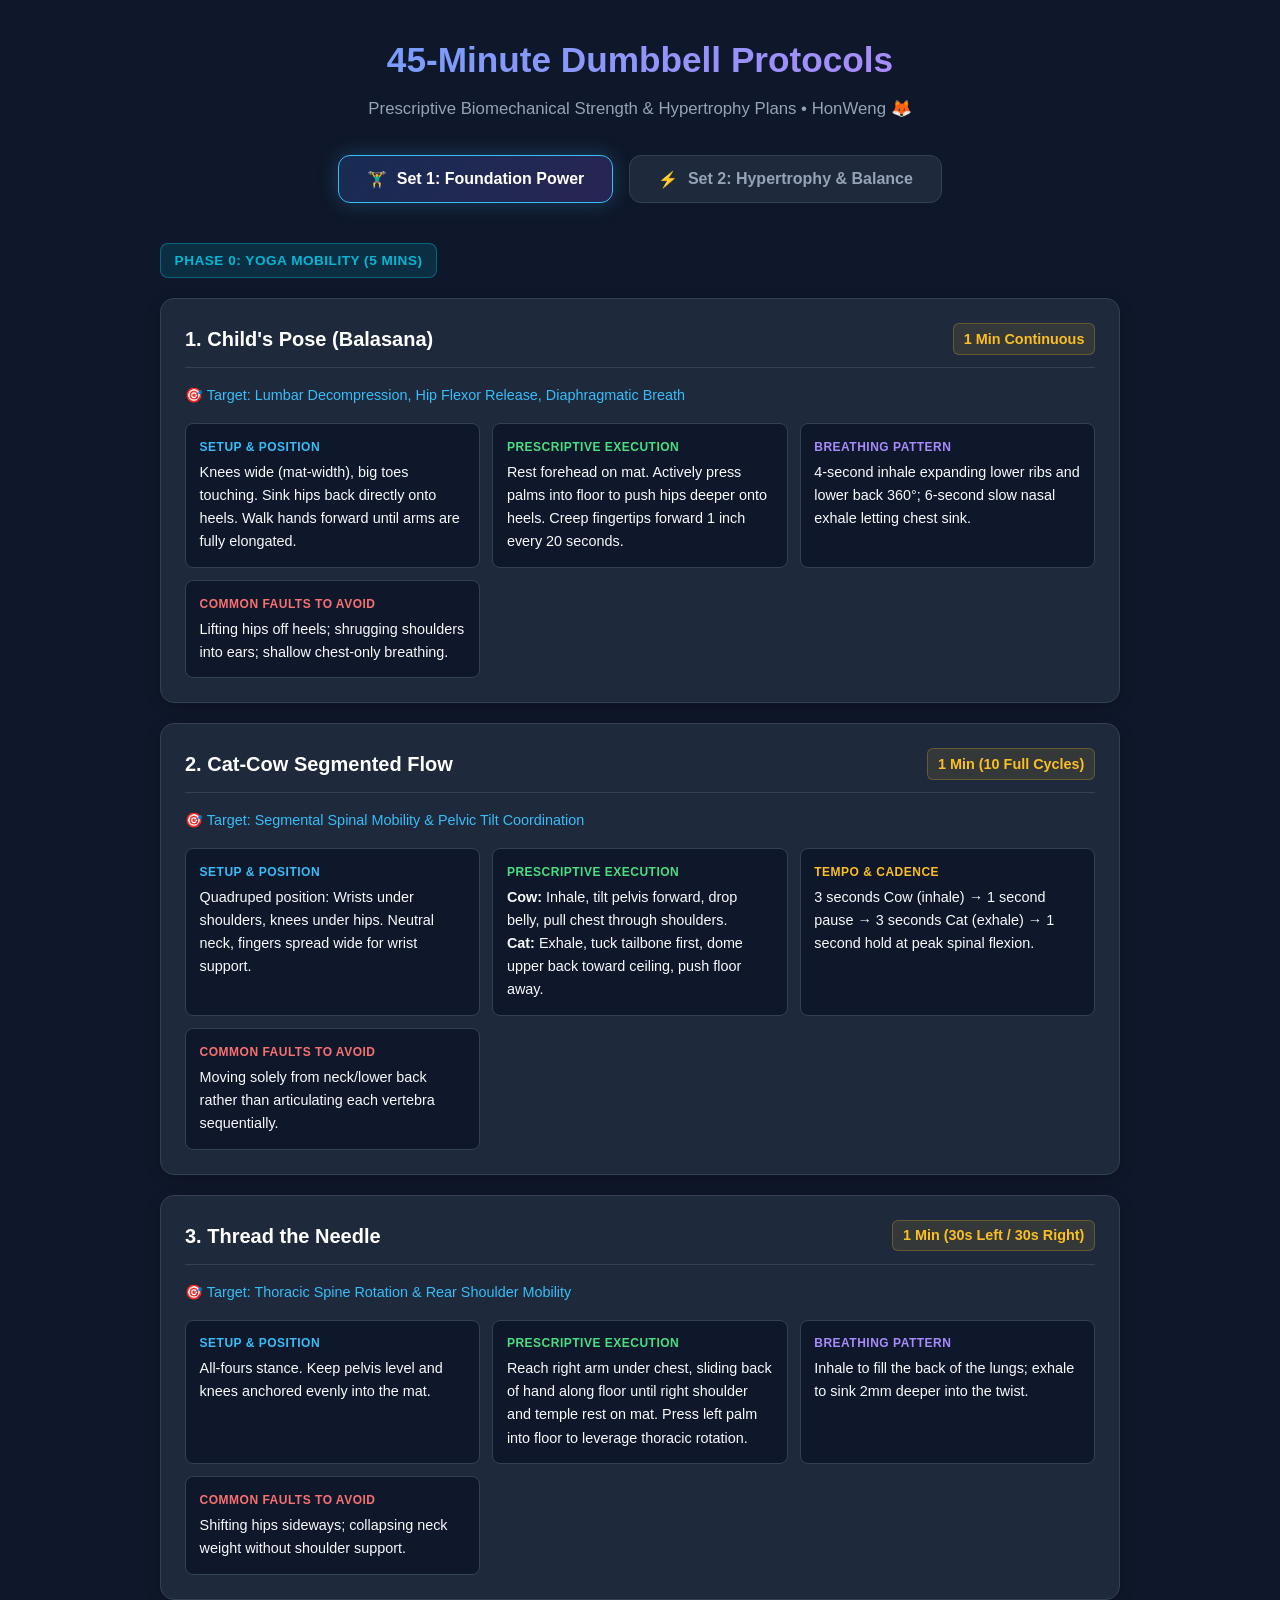
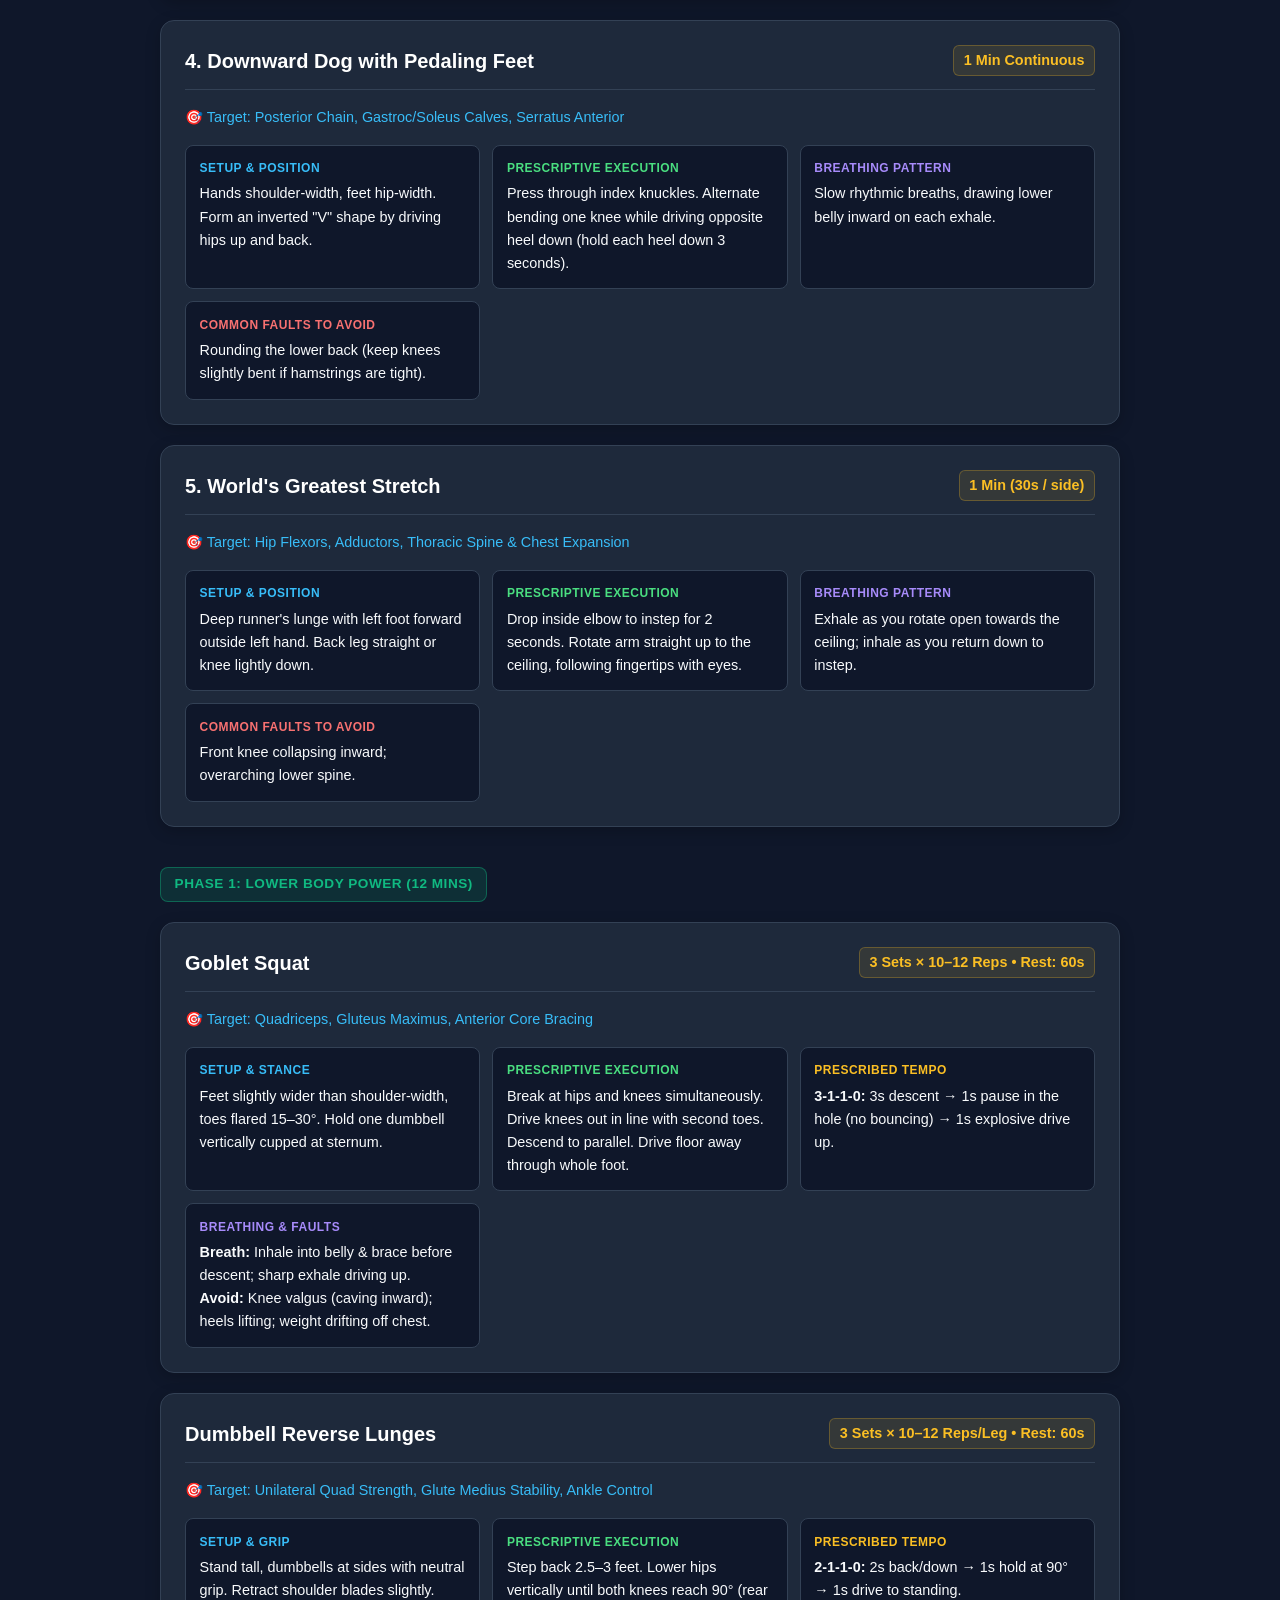
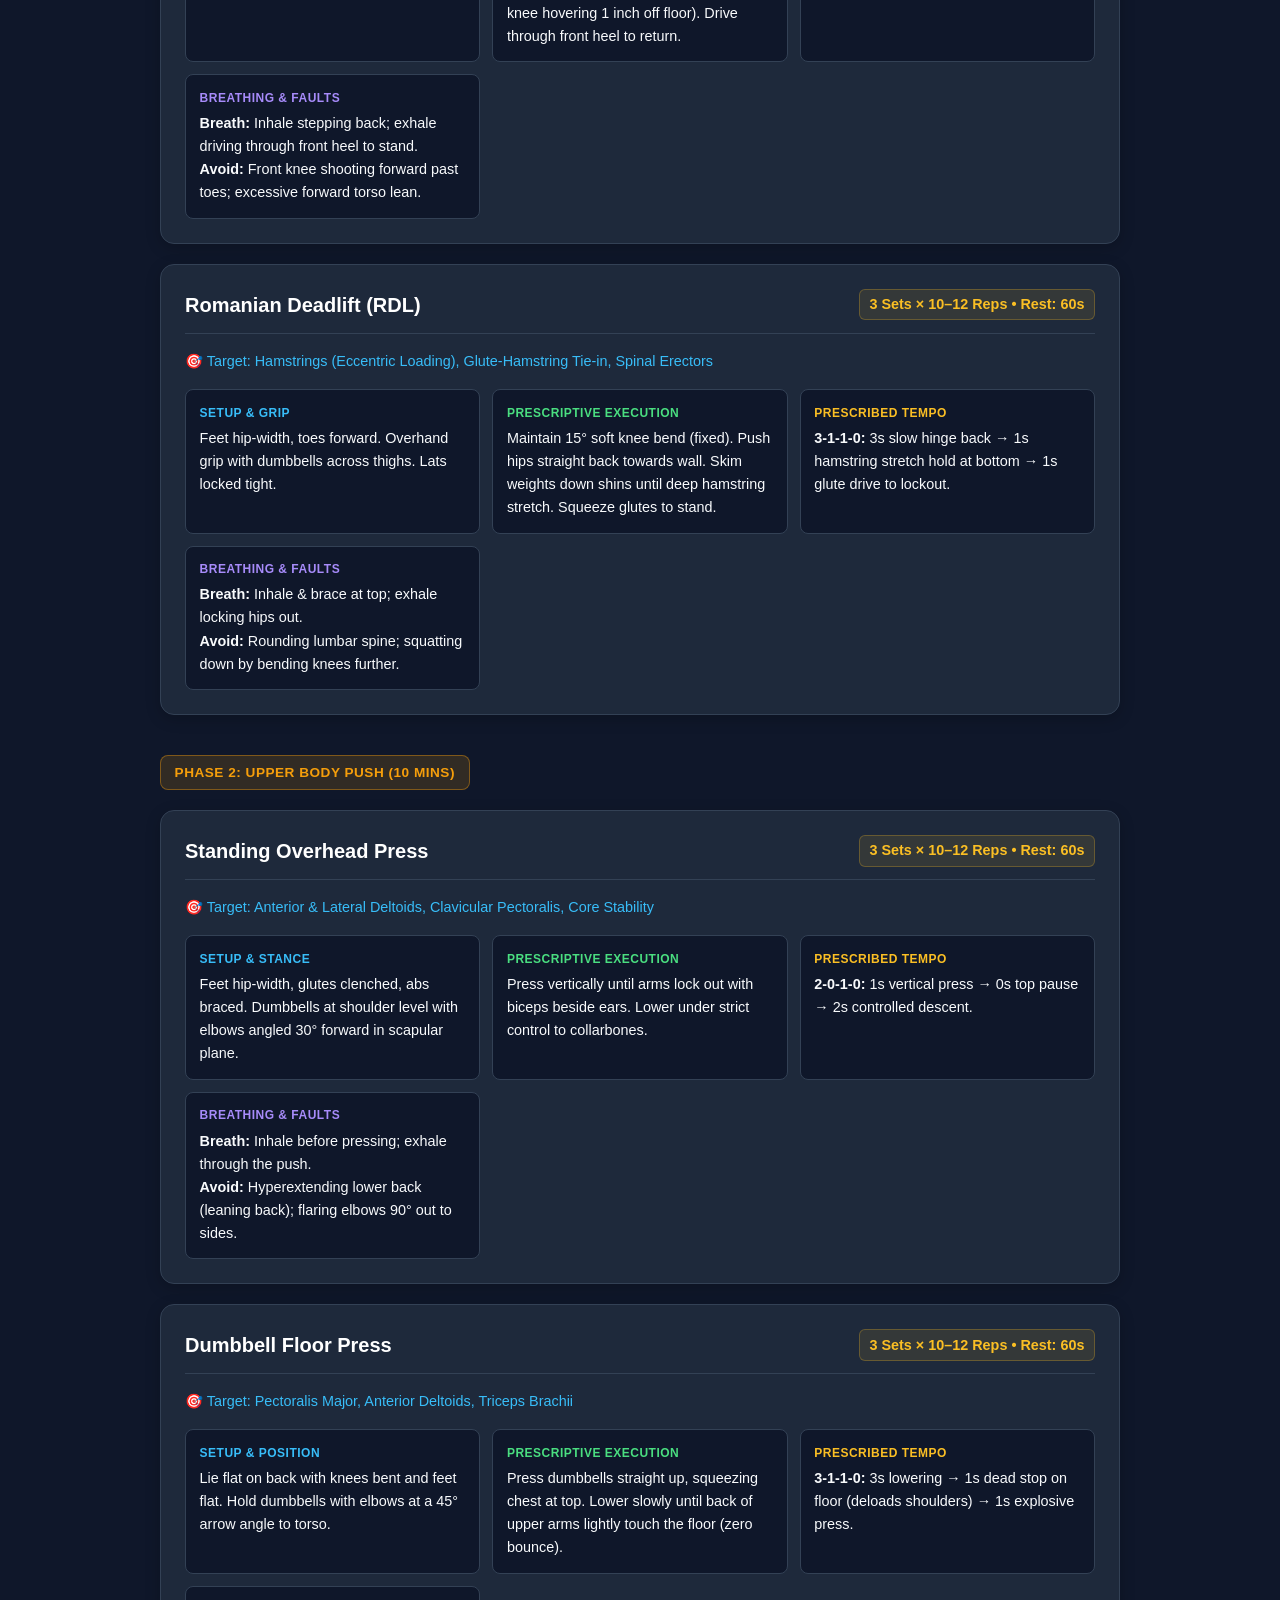
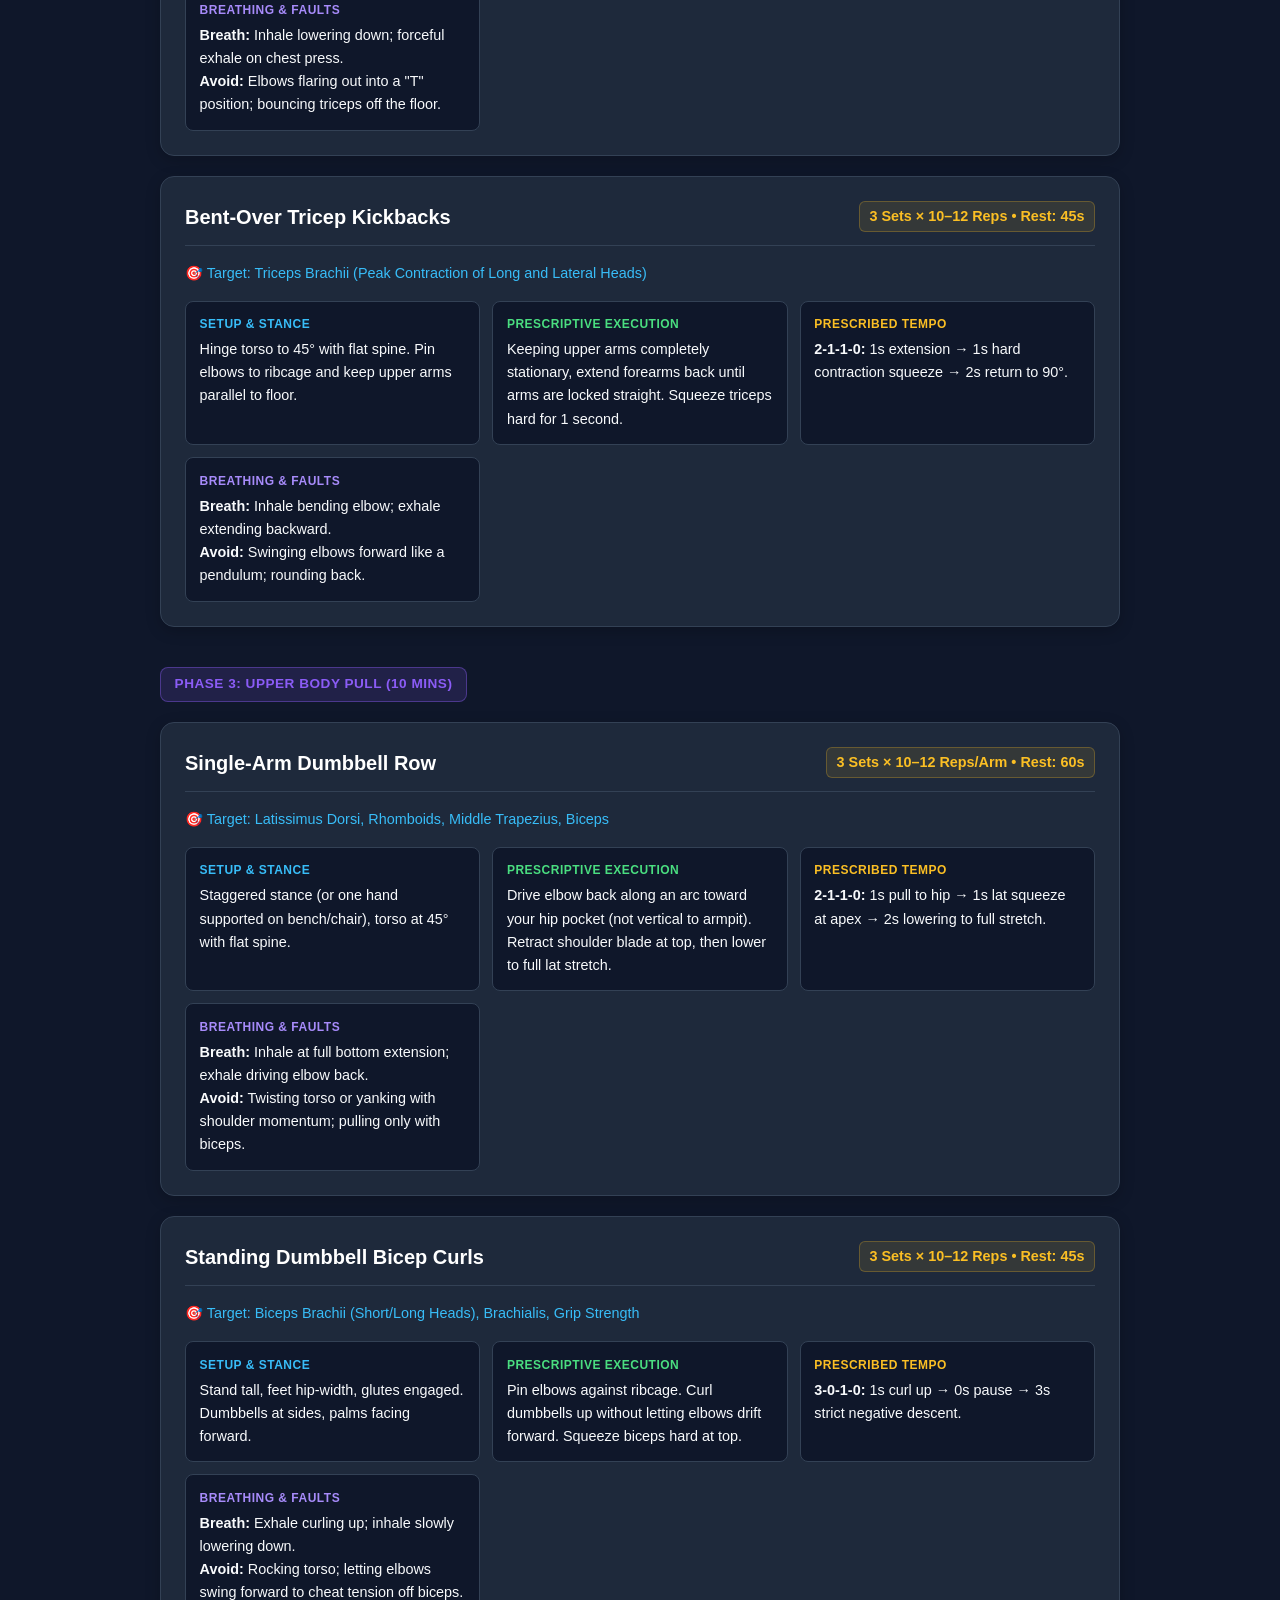
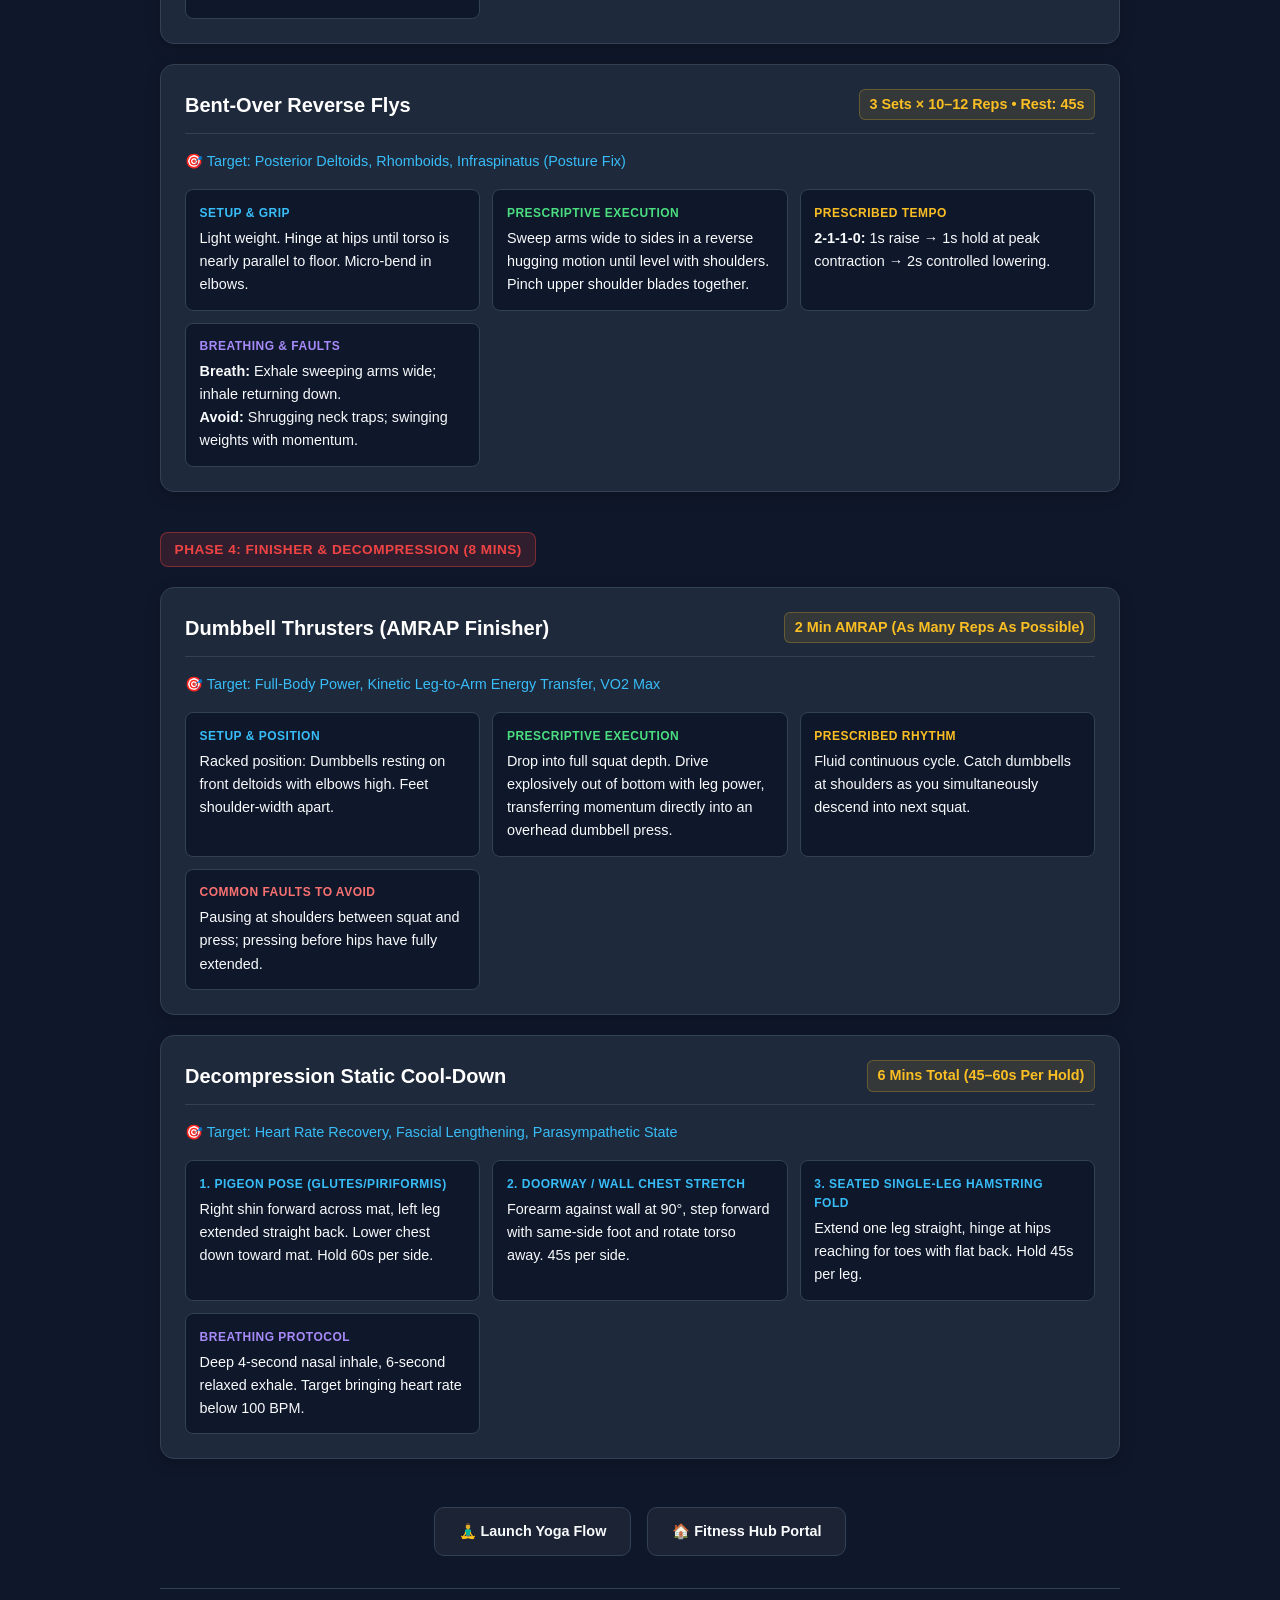
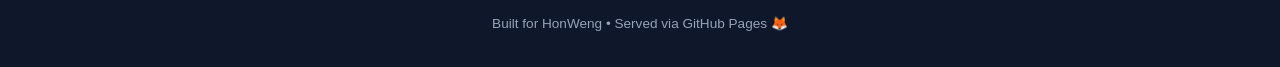
==== commit 67d3f6e8: "Add Workout Set 2 variations with interactive Set 1/Set 2 tab switcher" ====
--- a/workout/index.html
+++ b/workout/index.html
@@ -3,7 +3,7 @@
 <head>
     <meta charset="UTF-8">
     <meta name="viewport" content="width=device-width, initial-scale=1.0">
-    <title>45-Min Dumbbell Workout (Prescriptive Guide)</title>
+    <title>45-Min Dumbbell Workout Protocols • Fitness Hub</title>
     <style>
         :root {
             --primary: #3b82f6;
@@ -42,7 +42,7 @@
 
         header {
             text-align: center;
-            margin-bottom: 2.5rem;
+            margin-bottom: 2rem;
         }
 
         header h1 {
@@ -57,6 +57,43 @@
             color: var(--text-muted);
             margin: 0;
             font-size: 1.05rem;
+        }
+
+        /* Toggle Navigation */
+        .set-switcher {
+            display: flex;
+            justify-content: center;
+            gap: 1rem;
+            margin: 2rem 0;
+            flex-wrap: wrap;
+        }
+
+        .switch-btn {
+            background: var(--card-bg);
+            border: 1px solid var(--border);
+            color: var(--text-muted);
+            padding: 0.85rem 1.75rem;
+            border-radius: 12px;
+            font-size: 1rem;
+            font-weight: 700;
+            cursor: pointer;
+            transition: all 0.25s ease;
+            display: flex;
+            align-items: center;
+            gap: 0.6rem;
+        }
+
+        .switch-btn:hover {
+            border-color: var(--primary);
+            color: #ffffff;
+            transform: translateY(-2px);
+        }
+
+        .switch-btn.active {
+            background: linear-gradient(135deg, rgba(59, 130, 246, 0.2), rgba(139, 92, 246, 0.2));
+            border-color: #38bdf8;
+            color: #ffffff;
+            box-shadow: 0 0 20px rgba(56, 189, 248, 0.25);
         }
 
         .section-header {
@@ -155,477 +192,899 @@
         .label-breath { color: var(--cue-breath); }
         .label-faults { color: var(--cue-fault); }
 
+        .nav-links {
+            display: flex;
+            justify-content: center;
+            gap: 1rem;
+            margin-top: 3rem;
+        }
+
+        .nav-btn {
+            display: inline-flex;
+            align-items: center;
+            gap: 0.5rem;
+            padding: 0.75rem 1.5rem;
+            background: rgba(255, 255, 255, 0.05);
+            color: var(--text-main);
+            text-decoration: none;
+            border-radius: 10px;
+            font-weight: 600;
+            font-size: 0.9rem;
+            border: 1px solid var(--border);
+            transition: all 0.2s ease;
+        }
+
+        .nav-btn:hover {
+            background: rgba(255, 255, 255, 0.1);
+            border-color: rgba(255, 255, 255, 0.25);
+            transform: translateY(-2px);
+        }
+
         footer {
             text-align: center;
             color: var(--text-muted);
             font-size: 0.85rem;
-            margin-top: 3rem;
-            padding: 1.5rem 0;
+            margin-top: 2rem;
+            padding-top: 1.5rem;
             border-top: 1px solid var(--border);
+        }
+
+        /* View Switching Logic */
+        .workout-view { display: none; }
+        .workout-view.active { display: block; animation: fadeIn 0.3s ease-in-out; }
+
+        @keyframes fadeIn {
+            from { opacity: 0; transform: translateY(6px); }
+            to { opacity: 1; transform: translateY(0); }
         }
     </style>
 </head>
 <body>
     <div class="container">
         <header>
-            <h1>45-Minute Dumbbell Prescription Plan</h1>
-            <p>Precise Biomechanical Protocols & Execution Standards • HonWeng 🦊</p>
+            <h1>45-Minute Dumbbell Protocols</h1>
+            <p>Prescriptive Biomechanical Strength & Hypertrophy Plans • HonWeng 🦊</p>
         </header>
 
-        <!-- Phase 0: Warmup -->
-        <div class="section-header">
-            <span class="phase-badge phase-0">Phase 0: Yoga Mobility (5 Mins)</span>
+        <!-- Workout Switcher Tabs -->
+        <div class="set-switcher">
+            <button class="switch-btn active" id="btn-set1" onclick="switchWorkout('set1')">
+                <span>🏋️‍♂️</span> Set 1: Foundation Power
+            </button>
+            <button class="switch-btn" id="btn-set2" onclick="switchWorkout('set2')">
+                <span>⚡</span> Set 2: Hypertrophy & Balance
+            </button>
         </div>
 
-        <div class="exercise-card">
-            <div class="card-top">
-                <h3 class="exercise-title">1. Child's Pose (Balasana)</h3>
-                <span class="prescription">1 Min Continuous</span>
-            </div>
-            <div class="target-bar">🎯 Target: Lumbar Decompression, Lat Stretch, Diaphragmatic Breath</div>
-            <div class="grid-cues">
-                <div class="cue-box">
-                    <span class="cue-label label-setup">Setup & Position</span>
-                    Knees wide (mat-width), big toes touching. Sink hips back directly onto heels. Walk hands forward until arms are fully elongated.
-                </div>
-                <div class="cue-box">
-                    <span class="cue-label label-execution">Prescriptive Execution</span>
-                    Rest forehead on mat. Actively press palms into floor to push hips deeper onto heels. Creep fingertips forward 1 inch every 20 seconds.
-                </div>
-                <div class="cue-box">
-                    <span class="cue-label label-breath">Breathing Pattern</span>
-                    4-second inhale expanding the lower ribs and lower back 360°; 6-second slow nasal exhale letting chest sink towards the floor.
-                </div>
-                <div class="cue-box">
-                    <span class="cue-label label-faults">Common Faults to Avoid</span>
-                    Lifting hips off heels; shrugging shoulders up into ears; shallow chest-only breathing.
+        <!-- ================= WORKOUT SET 1 ================= -->
+        <div id="view-set1" class="workout-view active">
+            <!-- Phase 0: Warm-up -->
+            <div class="section-header">
+                <span class="phase-badge phase-0">Phase 0: Yoga Mobility (5 Mins)</span>
+            </div>
+
+            <div class="exercise-card">
+                <div class="card-top">
+                    <h3 class="exercise-title">1. Child's Pose (Balasana)</h3>
+                    <span class="prescription">1 Min Continuous</span>
+                </div>
+                <div class="target-bar">🎯 Target: Lumbar Decompression, Hip Flexor Release, Diaphragmatic Breath</div>
+                <div class="grid-cues">
+                    <div class="cue-box">
+                        <span class="cue-label label-setup">Setup & Position</span>
+                        Knees wide (mat-width), big toes touching. Sink hips back directly onto heels. Walk hands forward until arms are fully elongated.
+                    </div>
+                    <div class="cue-box">
+                        <span class="cue-label label-execution">Prescriptive Execution</span>
+                        Rest forehead on mat. Actively press palms into floor to push hips deeper onto heels. Creep fingertips forward 1 inch every 20 seconds.
+                    </div>
+                    <div class="cue-box">
+                        <span class="cue-label label-breath">Breathing Pattern</span>
+                        4-second inhale expanding lower ribs and lower back 360°; 6-second slow nasal exhale letting chest sink.
+                    </div>
+                    <div class="cue-box">
+                        <span class="cue-label label-faults">Common Faults to Avoid</span>
+                        Lifting hips off heels; shrugging shoulders into ears; shallow chest-only breathing.
+                    </div>
+                </div>
+            </div>
+
+            <div class="exercise-card">
+                <div class="card-top">
+                    <h3 class="exercise-title">2. Cat-Cow Segmented Flow</h3>
+                    <span class="prescription">1 Min (10 Full Cycles)</span>
+                </div>
+                <div class="target-bar">🎯 Target: Segmental Spinal Mobility & Pelvic Tilt Coordination</div>
+                <div class="grid-cues">
+                    <div class="cue-box">
+                        <span class="cue-label label-setup">Setup & Position</span>
+                        Quadruped position: Wrists under shoulders, knees under hips. Neutral neck, fingers spread wide for wrist support.
+                    </div>
+                    <div class="cue-box">
+                        <span class="cue-label label-execution">Prescriptive Execution</span>
+                        <strong>Cow:</strong> Inhale, tilt pelvis forward, drop belly, pull chest through shoulders.<br>
+                        <strong>Cat:</strong> Exhale, tuck tailbone first, dome upper back toward ceiling, push floor away.
+                    </div>
+                    <div class="cue-box">
+                        <span class="cue-label label-tempo">Tempo & Cadence</span>
+                        3 seconds Cow (inhale) → 1 second pause → 3 seconds Cat (exhale) → 1 second hold at peak spinal flexion.
+                    </div>
+                    <div class="cue-box">
+                        <span class="cue-label label-faults">Common Faults to Avoid</span>
+                        Moving solely from neck/lower back rather than articulating each vertebra sequentially.
+                    </div>
+                </div>
+            </div>
+
+            <div class="exercise-card">
+                <div class="card-top">
+                    <h3 class="exercise-title">3. Thread the Needle</h3>
+                    <span class="prescription">1 Min (30s Left / 30s Right)</span>
+                </div>
+                <div class="target-bar">🎯 Target: Thoracic Spine Rotation & Rear Shoulder Mobility</div>
+                <div class="grid-cues">
+                    <div class="cue-box">
+                        <span class="cue-label label-setup">Setup & Position</span>
+                        All-fours stance. Keep pelvis level and knees anchored evenly into the mat.
+                    </div>
+                    <div class="cue-box">
+                        <span class="cue-label label-execution">Prescriptive Execution</span>
+                        Reach right arm under chest, sliding back of hand along floor until right shoulder and temple rest on mat. Press left palm into floor to leverage thoracic rotation.
+                    </div>
+                    <div class="cue-box">
+                        <span class="cue-label label-breath">Breathing Pattern</span>
+                        Inhale to fill the back of the lungs; exhale to sink 2mm deeper into the twist.
+                    </div>
+                    <div class="cue-box">
+                        <span class="cue-label label-faults">Common Faults to Avoid</span>
+                        Shifting hips sideways; collapsing neck weight without shoulder support.
+                    </div>
+                </div>
+            </div>
+
+            <div class="exercise-card">
+                <div class="card-top">
+                    <h3 class="exercise-title">4. Downward Dog with Pedaling Feet</h3>
+                    <span class="prescription">1 Min Continuous</span>
+                </div>
+                <div class="target-bar">🎯 Target: Posterior Chain, Gastroc/Soleus Calves, Serratus Anterior</div>
+                <div class="grid-cues">
+                    <div class="cue-box">
+                        <span class="cue-label label-setup">Setup & Position</span>
+                        Hands shoulder-width, feet hip-width. Form an inverted "V" shape by driving hips up and back.
+                    </div>
+                    <div class="cue-box">
+                        <span class="cue-label label-execution">Prescriptive Execution</span>
+                        Press through index knuckles. Alternate bending one knee while driving opposite heel down (hold each heel down 3 seconds).
+                    </div>
+                    <div class="cue-box">
+                        <span class="cue-label label-breath">Breathing Pattern</span>
+                        Slow rhythmic breaths, drawing lower belly inward on each exhale.
+                    </div>
+                    <div class="cue-box">
+                        <span class="cue-label label-faults">Common Faults to Avoid</span>
+                        Rounding the lower back (keep knees slightly bent if hamstrings are tight).
+                    </div>
+                </div>
+            </div>
+
+            <div class="exercise-card">
+                <div class="card-top">
+                    <h3 class="exercise-title">5. World's Greatest Stretch</h3>
+                    <span class="prescription">1 Min (30s / side)</span>
+                </div>
+                <div class="target-bar">🎯 Target: Hip Flexors, Adductors, Thoracic Spine & Chest Expansion</div>
+                <div class="grid-cues">
+                    <div class="cue-box">
+                        <span class="cue-label label-setup">Setup & Position</span>
+                        Deep runner's lunge with left foot forward outside left hand. Back leg straight or knee lightly down.
+                    </div>
+                    <div class="cue-box">
+                        <span class="cue-label label-execution">Prescriptive Execution</span>
+                        Drop inside elbow to instep for 2 seconds. Rotate arm straight up to the ceiling, following fingertips with eyes.
+                    </div>
+                    <div class="cue-box">
+                        <span class="cue-label label-breath">Breathing Pattern</span>
+                        Exhale as you rotate open towards the ceiling; inhale as you return down to instep.
+                    </div>
+                    <div class="cue-box">
+                        <span class="cue-label label-faults">Common Faults to Avoid</span>
+                        Front knee collapsing inward; overarching lower spine.
+                    </div>
+                </div>
+            </div>
+
+            <!-- Phase 1: Lower Body -->
+            <div class="section-header">
+                <span class="phase-badge phase-1">Phase 1: Lower Body Power (12 Mins)</span>
+            </div>
+
+            <div class="exercise-card">
+                <div class="card-top">
+                    <h3 class="exercise-title">Goblet Squat</h3>
+                    <span class="prescription">3 Sets × 10–12 Reps • Rest: 60s</span>
+                </div>
+                <div class="target-bar">🎯 Target: Quadriceps, Gluteus Maximus, Anterior Core Bracing</div>
+                <div class="grid-cues">
+                    <div class="cue-box">
+                        <span class="cue-label label-setup">Setup & Stance</span>
+                        Feet slightly wider than shoulder-width, toes flared 15–30°. Hold one dumbbell vertically cupped at sternum.
+                    </div>
+                    <div class="cue-box">
+                        <span class="cue-label label-execution">Prescriptive Execution</span>
+                        Break at hips and knees simultaneously. Drive knees out in line with second toes. Descend to parallel. Drive floor away through whole foot.
+                    </div>
+                    <div class="cue-box">
+                        <span class="cue-label label-tempo">Prescribed Tempo</span>
+                        <strong>3-1-1-0:</strong> 3s descent → 1s pause in the hole (no bouncing) → 1s explosive drive up.
+                    </div>
+                    <div class="cue-box">
+                        <span class="cue-label label-breath">Breathing & Faults</span>
+                        <strong>Breath:</strong> Inhale into belly & brace before descent; sharp exhale driving up.<br>
+                        <strong>Avoid:</strong> Knee valgus (caving inward); heels lifting; weight drifting off chest.
+                    </div>
+                </div>
+            </div>
+
+            <div class="exercise-card">
+                <div class="card-top">
+                    <h3 class="exercise-title">Dumbbell Reverse Lunges</h3>
+                    <span class="prescription">3 Sets × 10–12 Reps/Leg • Rest: 60s</span>
+                </div>
+                <div class="target-bar">🎯 Target: Unilateral Quad Strength, Glute Medius Stability, Ankle Control</div>
+                <div class="grid-cues">
+                    <div class="cue-box">
+                        <span class="cue-label label-setup">Setup & Grip</span>
+                        Stand tall, dumbbells at sides with neutral grip. Retract shoulder blades slightly.
+                    </div>
+                    <div class="cue-box">
+                        <span class="cue-label label-execution">Prescriptive Execution</span>
+                        Step back 2.5–3 feet. Lower hips vertically until both knees reach 90° (rear knee hovering 1 inch off floor). Drive through front heel to return.
+                    </div>
+                    <div class="cue-box">
+                        <span class="cue-label label-tempo">Prescribed Tempo</span>
+                        <strong>2-1-1-0:</strong> 2s back/down → 1s hold at 90° → 1s drive to standing.
+                    </div>
+                    <div class="cue-box">
+                        <span class="cue-label label-breath">Breathing & Faults</span>
+                        <strong>Breath:</strong> Inhale stepping back; exhale driving through front heel to stand.<br>
+                        <strong>Avoid:</strong> Front knee shooting forward past toes; excessive forward torso lean.
+                    </div>
+                </div>
+            </div>
+
+            <div class="exercise-card">
+                <div class="card-top">
+                    <h3 class="exercise-title">Romanian Deadlift (RDL)</h3>
+                    <span class="prescription">3 Sets × 10–12 Reps • Rest: 60s</span>
+                </div>
+                <div class="target-bar">🎯 Target: Hamstrings (Eccentric Loading), Glute-Hamstring Tie-in, Spinal Erectors</div>
+                <div class="grid-cues">
+                    <div class="cue-box">
+                        <span class="cue-label label-setup">Setup & Grip</span>
+                        Feet hip-width, toes forward. Overhand grip with dumbbells across thighs. Lats locked tight.
+                    </div>
+                    <div class="cue-box">
+                        <span class="cue-label label-execution">Prescriptive Execution</span>
+                        Maintain 15° soft knee bend (fixed). Push hips straight back towards wall. Skim weights down shins until deep hamstring stretch. Squeeze glutes to stand.
+                    </div>
+                    <div class="cue-box">
+                        <span class="cue-label label-tempo">Prescribed Tempo</span>
+                        <strong>3-1-1-0:</strong> 3s slow hinge back → 1s hamstring stretch hold at bottom → 1s glute drive to lockout.
+                    </div>
+                    <div class="cue-box">
+                        <span class="cue-label label-breath">Breathing & Faults</span>
+                        <strong>Breath:</strong> Inhale & brace at top; exhale locking hips out.<br>
+                        <strong>Avoid:</strong> Rounding lumbar spine; squatting down by bending knees further.
+                    </div>
+                </div>
+            </div>
+
+            <!-- Phase 2: Upper Push -->
+            <div class="section-header">
+                <span class="phase-badge phase-2">Phase 2: Upper Body Push (10 Mins)</span>
+            </div>
+
+            <div class="exercise-card">
+                <div class="card-top">
+                    <h3 class="exercise-title">Standing Overhead Press</h3>
+                    <span class="prescription">3 Sets × 10–12 Reps • Rest: 60s</span>
+                </div>
+                <div class="target-bar">🎯 Target: Anterior & Lateral Deltoids, Clavicular Pectoralis, Core Stability</div>
+                <div class="grid-cues">
+                    <div class="cue-box">
+                        <span class="cue-label label-setup">Setup & Stance</span>
+                        Feet hip-width, glutes clenched, abs braced. Dumbbells at shoulder level with elbows angled 30° forward in scapular plane.
+                    </div>
+                    <div class="cue-box">
+                        <span class="cue-label label-execution">Prescriptive Execution</span>
+                        Press vertically until arms lock out with biceps beside ears. Lower under strict control to collarbones.
+                    </div>
+                    <div class="cue-box">
+                        <span class="cue-label label-tempo">Prescribed Tempo</span>
+                        <strong>2-0-1-0:</strong> 1s vertical press → 0s top pause → 2s controlled descent.
+                    </div>
+                    <div class="cue-box">
+                        <span class="cue-label label-breath">Breathing & Faults</span>
+                        <strong>Breath:</strong> Inhale before pressing; exhale through the push.<br>
+                        <strong>Avoid:</strong> Hyperextending lower back (leaning back); flaring elbows 90° out to sides.
+                    </div>
+                </div>
+            </div>
+
+            <div class="exercise-card">
+                <div class="card-top">
+                    <h3 class="exercise-title">Dumbbell Floor Press</h3>
+                    <span class="prescription">3 Sets × 10–12 Reps • Rest: 60s</span>
+                </div>
+                <div class="target-bar">🎯 Target: Pectoralis Major, Anterior Deltoids, Triceps Brachii</div>
+                <div class="grid-cues">
+                    <div class="cue-box">
+                        <span class="cue-label label-setup">Setup & Position</span>
+                        Lie flat on back with knees bent and feet flat. Hold dumbbells with elbows at a 45° arrow angle to torso.
+                    </div>
+                    <div class="cue-box">
+                        <span class="cue-label label-execution">Prescriptive Execution</span>
+                        Press dumbbells straight up, squeezing chest at top. Lower slowly until back of upper arms lightly touch the floor (zero bounce).
+                    </div>
+                    <div class="cue-box">
+                        <span class="cue-label label-tempo">Prescribed Tempo</span>
+                        <strong>3-1-1-0:</strong> 3s lowering → 1s dead stop on floor (deloads shoulders) → 1s explosive press.
+                    </div>
+                    <div class="cue-box">
+                        <span class="cue-label label-breath">Breathing & Faults</span>
+                        <strong>Breath:</strong> Inhale lowering down; forceful exhale on chest press.<br>
+                        <strong>Avoid:</strong> Elbows flaring out into a "T" position; bouncing triceps off the floor.
+                    </div>
+                </div>
+            </div>
+
+            <div class="exercise-card">
+                <div class="card-top">
+                    <h3 class="exercise-title">Bent-Over Tricep Kickbacks</h3>
+                    <span class="prescription">3 Sets × 10–12 Reps • Rest: 45s</span>
+                </div>
+                <div class="target-bar">🎯 Target: Triceps Brachii (Peak Contraction of Long and Lateral Heads)</div>
+                <div class="grid-cues">
+                    <div class="cue-box">
+                        <span class="cue-label label-setup">Setup & Stance</span>
+                        Hinge torso to 45° with flat spine. Pin elbows to ribcage and keep upper arms parallel to floor.
+                    </div>
+                    <div class="cue-box">
+                        <span class="cue-label label-execution">Prescriptive Execution</span>
+                        Keeping upper arms completely stationary, extend forearms back until arms are locked straight. Squeeze triceps hard for 1 second.
+                    </div>
+                    <div class="cue-box">
+                        <span class="cue-label label-tempo">Prescribed Tempo</span>
+                        <strong>2-1-1-0:</strong> 1s extension → 1s hard contraction squeeze → 2s return to 90°.
+                    </div>
+                    <div class="cue-box">
+                        <span class="cue-label label-breath">Breathing & Faults</span>
+                        <strong>Breath:</strong> Inhale bending elbow; exhale extending backward.<br>
+                        <strong>Avoid:</strong> Swinging elbows forward like a pendulum; rounding back.
+                    </div>
+                </div>
+            </div>
+
+            <!-- Phase 3: Upper Pull -->
+            <div class="section-header">
+                <span class="phase-badge phase-3">Phase 3: Upper Body Pull (10 Mins)</span>
+            </div>
+
+            <div class="exercise-card">
+                <div class="card-top">
+                    <h3 class="exercise-title">Single-Arm Dumbbell Row</h3>
+                    <span class="prescription">3 Sets × 10–12 Reps/Arm • Rest: 60s</span>
+                </div>
+                <div class="target-bar">🎯 Target: Latissimus Dorsi, Rhomboids, Middle Trapezius, Biceps</div>
+                <div class="grid-cues">
+                    <div class="cue-box">
+                        <span class="cue-label label-setup">Setup & Stance</span>
+                        Staggered stance (or one hand supported on bench/chair), torso at 45° with flat spine.
+                    </div>
+                    <div class="cue-box">
+                        <span class="cue-label label-execution">Prescriptive Execution</span>
+                        Drive elbow back along an arc toward your hip pocket (not vertical to armpit). Retract shoulder blade at top, then lower to full lat stretch.
+                    </div>
+                    <div class="cue-box">
+                        <span class="cue-label label-tempo">Prescribed Tempo</span>
+                        <strong>2-1-1-0:</strong> 1s pull to hip → 1s lat squeeze at apex → 2s lowering to full stretch.
+                    </div>
+                    <div class="cue-box">
+                        <span class="cue-label label-breath">Breathing & Faults</span>
+                        <strong>Breath:</strong> Inhale at full bottom extension; exhale driving elbow back.<br>
+                        <strong>Avoid:</strong> Twisting torso or yanking with shoulder momentum; pulling only with biceps.
+                    </div>
+                </div>
+            </div>
+
+            <div class="exercise-card">
+                <div class="card-top">
+                    <h3 class="exercise-title">Standing Dumbbell Bicep Curls</h3>
+                    <span class="prescription">3 Sets × 10–12 Reps • Rest: 45s</span>
+                </div>
+                <div class="target-bar">🎯 Target: Biceps Brachii (Short/Long Heads), Brachialis, Grip Strength</div>
+                <div class="grid-cues">
+                    <div class="cue-box">
+                        <span class="cue-label label-setup">Setup & Stance</span>
+                        Stand tall, feet hip-width, glutes engaged. Dumbbells at sides, palms facing forward.
+                    </div>
+                    <div class="cue-box">
+                        <span class="cue-label label-execution">Prescriptive Execution</span>
+                        Pin elbows against ribcage. Curl dumbbells up without letting elbows drift forward. Squeeze biceps hard at top.
+                    </div>
+                    <div class="cue-box">
+                        <span class="cue-label label-tempo">Prescribed Tempo</span>
+                        <strong>3-0-1-0:</strong> 1s curl up → 0s pause → 3s strict negative descent.
+                    </div>
+                    <div class="cue-box">
+                        <span class="cue-label label-breath">Breathing & Faults</span>
+                        <strong>Breath:</strong> Exhale curling up; inhale slowly lowering down.<br>
+                        <strong>Avoid:</strong> Rocking torso; letting elbows swing forward to cheat tension off biceps.
+                    </div>
+                </div>
+            </div>
+
+            <div class="exercise-card">
+                <div class="card-top">
+                    <h3 class="exercise-title">Bent-Over Reverse Flys</h3>
+                    <span class="prescription">3 Sets × 10–12 Reps • Rest: 45s</span>
+                </div>
+                <div class="target-bar">🎯 Target: Posterior Deltoids, Rhomboids, Infraspinatus (Posture Fix)</div>
+                <div class="grid-cues">
+                    <div class="cue-box">
+                        <span class="cue-label label-setup">Setup & Grip</span>
+                        Light weight. Hinge at hips until torso is nearly parallel to floor. Micro-bend in elbows.
+                    </div>
+                    <div class="cue-box">
+                        <span class="cue-label label-execution">Prescriptive Execution</span>
+                        Sweep arms wide to sides in a reverse hugging motion until level with shoulders. Pinch upper shoulder blades together.
+                    </div>
+                    <div class="cue-box">
+                        <span class="cue-label label-tempo">Prescribed Tempo</span>
+                        <strong>2-1-1-0:</strong> 1s raise → 1s hold at peak contraction → 2s controlled lowering.
+                    </div>
+                    <div class="cue-box">
+                        <span class="cue-label label-breath">Breathing & Faults</span>
+                        <strong>Breath:</strong> Exhale sweeping arms wide; inhale returning down.<br>
+                        <strong>Avoid:</strong> Shrugging neck traps; swinging weights with momentum.
+                    </div>
+                </div>
+            </div>
+
+            <!-- Phase 4: Finisher -->
+            <div class="section-header">
+                <span class="phase-badge phase-4">Phase 4: Finisher & Decompression (8 Mins)</span>
+            </div>
+
+            <div class="exercise-card">
+                <div class="card-top">
+                    <h3 class="exercise-title">Dumbbell Thrusters (AMRAP Finisher)</h3>
+                    <span class="prescription">2 Min AMRAP (As Many Reps As Possible)</span>
+                </div>
+                <div class="target-bar">🎯 Target: Full-Body Power, Kinetic Leg-to-Arm Energy Transfer, VO2 Max</div>
+                <div class="grid-cues">
+                    <div class="cue-box">
+                        <span class="cue-label label-setup">Setup & Position</span>
+                        Racked position: Dumbbells resting on front deltoids with elbows high. Feet shoulder-width apart.
+                    </div>
+                    <div class="cue-box">
+                        <span class="cue-label label-execution">Prescriptive Execution</span>
+                        Drop into full squat depth. Drive explosively out of bottom with leg power, transferring momentum directly into an overhead dumbbell press.
+                    </div>
+                    <div class="cue-box">
+                        <span class="cue-label label-tempo">Prescribed Rhythm</span>
+                        Fluid continuous cycle. Catch dumbbells at shoulders as you simultaneously descend into next squat.
+                    </div>
+                    <div class="cue-box">
+                        <span class="cue-label label-faults">Common Faults to Avoid</span>
+                        Pausing at shoulders between squat and press; pressing before hips have fully extended.
+                    </div>
+                </div>
+            </div>
+
+            <div class="exercise-card">
+                <div class="card-top">
+                    <h3 class="exercise-title">Decompression Static Cool-Down</h3>
+                    <span class="prescription">6 Mins Total (45–60s Per Hold)</span>
+                </div>
+                <div class="target-bar">🎯 Target: Heart Rate Recovery, Fascial Lengthening, Parasympathetic State</div>
+                <div class="grid-cues">
+                    <div class="cue-box">
+                        <span class="cue-label label-setup">1. Pigeon Pose (Glutes/Piriformis)</span>
+                        Right shin forward across mat, left leg extended straight back. Lower chest down toward mat. Hold 60s per side.
+                    </div>
+                    <div class="cue-box">
+                        <span class="cue-label label-setup">2. Doorway / Wall Chest Stretch</span>
+                        Forearm against wall at 90°, step forward with same-side foot and rotate torso away. 45s per side.
+                    </div>
+                    <div class="cue-box">
+                        <span class="cue-label label-setup">3. Seated Single-Leg Hamstring Fold</span>
+                        Extend one leg straight, hinge at hips reaching for toes with flat back. Hold 45s per leg.
+                    </div>
+                    <div class="cue-box">
+                        <span class="cue-label label-breath">Breathing Protocol</span>
+                        Deep 4-second nasal inhale, 6-second relaxed exhale. Target bringing heart rate below 100 BPM.
+                    </div>
                 </div>
             </div>
         </div>
 
-        <div class="exercise-card">
-            <div class="card-top">
-                <h3 class="exercise-title">2. Cat-Cow Segmented Flow</h3>
-                <span class="prescription">1 Min (10 Full Cycles)</span>
-            </div>
-            <div class="target-bar">🎯 Target: Segmental Spinal Mobility & Pelvic Tilt Coordination</div>
-            <div class="grid-cues">
-                <div class="cue-box">
-                    <span class="cue-label label-setup">Setup & Position</span>
-                    Quadruped position: Wrists directly under shoulders, knees directly under hips. Neutral neck, fingers spread wide for wrist support.
-                </div>
-                <div class="cue-box">
-                    <span class="cue-label label-execution">Prescriptive Execution</span>
-                    <strong>Cow:</strong> Inhale, tilt pelvis anteriorly, drop belly, pull chest through shoulders, look slightly forward.<br>
-                    <strong>Cat:</strong> Exhale, tuck tailbone first, dome upper back toward ceiling, press floor away with palms.
-                </div>
-                <div class="cue-box">
-                    <span class="cue-label label-tempo">Tempo & Cadence</span>
-                    3 seconds Cow (inhale) → 1 second pause → 3 seconds Cat (exhale) → 1 second hold at peak spinal flexion.
-                </div>
-                <div class="cue-box">
-                    <span class="cue-label label-faults">Common Faults to Avoid</span>
-                    Moving solely from the neck/lower back rather than articulating each individual vertebra sequentially.
+        <!-- ================= WORKOUT SET 2 ================= -->
+        <div id="view-set2" class="workout-view">
+            <!-- Phase 0: Warm-up -->
+            <div class="section-header">
+                <span class="phase-badge phase-0">Phase 0: Yoga Mobility (5 Mins)</span>
+            </div>
+
+            <div class="exercise-card">
+                <div class="card-top">
+                    <h3 class="exercise-title">Proven Yoga Mobility Flow</h3>
+                    <span class="prescription">5 Mins Continuous Flow</span>
+                </div>
+                <div class="target-bar">🎯 Target: Whole-Body Joint Fluidity, Hip & Thoracic Prep</div>
+                <div class="grid-cues">
+                    <div class="cue-box">
+                        <span class="cue-label label-setup">1. Child's Pose (1 Min)</span>
+                        Hips back to heels, deep lower back diaphragmatic breathing.
+                    </div>
+                    <div class="cue-box">
+                        <span class="cue-label label-setup">2. Cat-Cow Segmented Flow (1 Min)</span>
+                        Slow vertebral articulation and pelvic tilt awareness.
+                    </div>
+                    <div class="cue-box">
+                        <span class="cue-label label-setup">3. Thread the Needle (1 Min)</span>
+                        Thoracic spine twist and posterior shoulder opening (30s/side).
+                    </div>
+                    <div class="cue-box">
+                        <span class="cue-label label-setup">4. Downward Dog + World's Greatest (2 Mins)</span>
+                        Calf pedaling into deep runner's lunge rotational twists.
+                    </div>
+                </div>
+            </div>
+
+            <!-- Phase 1: Lower Body -->
+            <div class="section-header">
+                <span class="phase-badge phase-1">Phase 1: Lower Body Variations (12 Mins)</span>
+            </div>
+
+            <div class="exercise-card">
+                <div class="card-top">
+                    <h3 class="exercise-title">Dumbbell Sumo Squats</h3>
+                    <span class="prescription">3 Sets × 10–12 Reps • Rest: 60s</span>
+                </div>
+                <div class="target-bar">🎯 Target: Adductor Magnus (Inner Thighs), Gluteus Maximus, Pelvic Floor</div>
+                <div class="grid-cues">
+                    <div class="cue-box">
+                        <span class="cue-label label-setup">Setup & Stance</span>
+                        Wide stance (1.5x shoulder width), toes flared out 45°. Hold one heavy dumbbell vertically hanging straight down between legs.
+                    </div>
+                    <div class="cue-box">
+                        <span class="cue-label label-execution">Prescriptive Execution</span>
+                        Push knees actively outward over toes as you lower hips straight down. Keep torso noticeably more upright than standard squats. Squeeze glutes and adductors hard at the top.
+                    </div>
+                    <div class="cue-box">
+                        <span class="cue-label label-tempo">Prescribed Tempo</span>
+                        <strong>3-1-1-0:</strong> 3s controlled descent → 1s pause in deep stretch → 1s explosive ascent.
+                    </div>
+                    <div class="cue-box">
+                        <span class="cue-label label-breath">Breathing & Faults</span>
+                        <strong>Breath:</strong> Inhale lowering down; exhale driving through heels.<br>
+                        <strong>Avoid:</strong> Knees collapsing inward; leaning forward with the chest.
+                    </div>
+                </div>
+            </div>
+
+            <div class="exercise-card">
+                <div class="card-top">
+                    <h3 class="exercise-title">Goblet Squats (1.5 Rep Style)</h3>
+                    <span class="prescription">3 Sets × 8–10 Reps • Rest: 60s</span>
+                </div>
+                <div class="target-bar">🎯 Target: Maximum Quadriceps Time-Under-Tension & Knee Stability</div>
+                <div class="grid-cues">
+                    <div class="cue-box">
+                        <span class="cue-label label-setup">Setup & Grip</span>
+                        Standard shoulder-width stance. Hold dumbbell tight against sternum with elbows pointing down.
+                    </div>
+                    <div class="cue-box">
+                        <span class="cue-label label-execution">Prescriptive Execution</span>
+                        Descend to full squat depth → come up halfway → drop back down to full depth → drive all the way to standing. That equals 1 complete repetition!
+                    </div>
+                    <div class="cue-box">
+                        <span class="cue-label label-tempo">Prescribed Rhythm</span>
+                        Continuous tension. Do not lock out or rest at the halfway bounce point.
+                    </div>
+                    <div class="cue-box">
+                        <span class="cue-label label-breath">Breathing & Faults</span>
+                        <strong>Breath:</strong> Deep inhale at top; short exhale on final lockout.<br>
+                        <strong>Avoid:</strong> Using momentum on the half-rep; rounding upper back.
+                    </div>
+                </div>
+            </div>
+
+            <div class="exercise-card">
+                <div class="card-top">
+                    <h3 class="exercise-title">Romanian Deadlifts (RDL Anchor)</h3>
+                    <span class="prescription">3 Sets × 10–12 Reps • Rest: 60s</span>
+                </div>
+                <div class="target-bar">🎯 Target: Hamstrings (Eccentric Stretch), Glute-Ham Tie-in, Lower Back</div>
+                <div class="grid-cues">
+                    <div class="cue-box">
+                        <span class="cue-label label-setup">Setup & Grip</span>
+                        Feet hip-width, dumbbells skimming front thighs. Shoulders retracted and depressed.
+                    </div>
+                    <div class="cue-box">
+                        <span class="cue-label label-execution">Prescriptive Execution</span>
+                        Hinge at hips pushing glutes backward while maintaining a fixed soft knee bend. Feel the intense hamstring stretch at mid-shin level before standing tall.
+                    </div>
+                    <div class="cue-box">
+                        <span class="cue-label label-tempo">Prescribed Tempo</span>
+                        <strong>3-1-1-0:</strong> 3s slow lowering → 1s isometric hold at bottom → 1s glute contraction up.
+                    </div>
+                    <div class="cue-box">
+                        <span class="cue-label label-breath">Breathing & Faults</span>
+                        <strong>Breath:</strong> Inhale at top; brace through hinge; exhale at standing lockout.<br>
+                        <strong>Avoid:</strong> Rounding lumbar spine; letting weights drift away from legs.
+                    </div>
+                </div>
+            </div>
+
+            <!-- Phase 2: Upper Push -->
+            <div class="section-header">
+                <span class="phase-badge phase-2">Phase 2: 3D Rotational Push (10 Mins)</span>
+            </div>
+
+            <div class="exercise-card">
+                <div class="card-top">
+                    <h3 class="exercise-title">Seated / Standing Arnold Press</h3>
+                    <span class="prescription">3 Sets × 10–12 Reps • Rest: 60s</span>
+                </div>
+                <div class="target-bar">🎯 Target: Complete 3D Deltoid Head Recruitment (Front, Lateral, Rear)</div>
+                <div class="grid-cues">
+                    <div class="cue-box">
+                        <span class="cue-label label-setup">Setup & Stance</span>
+                        Hold dumbbells at chin height with palms facing your chest, elbows tucked tight in front of body.
+                    </div>
+                    <div class="cue-box">
+                        <span class="cue-label label-execution">Prescriptive Execution</span>
+                        In one fluid motion, spread elbows out to sides while rotating palms forward 180° as you press vertically overhead. Reverse smoothly on the way down.
+                    </div>
+                    <div class="cue-box">
+                        <span class="cue-label label-tempo">Prescribed Tempo</span>
+                        <strong>2-1-2-0:</strong> 2s smooth rotation and press → 1s top lockout → 2s controlled return to chin.
+                    </div>
+                    <div class="cue-box">
+                        <span class="cue-label label-breath">Breathing & Faults</span>
+                        <strong>Breath:</strong> Exhale pressing and rotating up; inhale returning to chest.<br>
+                        <strong>Avoid:</strong> Jerking weights; arching lower back; disconnecting the rotation from the press.
+                    </div>
+                </div>
+            </div>
+
+            <div class="exercise-card">
+                <div class="card-top">
+                    <h3 class="exercise-title">Neutral-Grip Dumbbell Floor Press</h3>
+                    <span class="prescription">3 Sets × 10–12 Reps • Rest: 60s</span>
+                </div>
+                <div class="target-bar">🎯 Target: Triceps Brachii, Clavicular Pectoralis, Rotator Cuff Relief</div>
+                <div class="grid-cues">
+                    <div class="cue-box">
+                        <span class="cue-label label-setup">Setup & Position</span>
+                        Lie flat on mat, knees bent at 90°. Hold dumbbells with palms facing each other (neutral grip).
+                    </div>
+                    <div class="cue-box">
+                        <span class="cue-label label-execution">Prescriptive Execution</span>
+                        Tuck elbows at 45° close to ribcage. Lower until triceps gently touch floor, pause for 1s dead stop, then drive through chest and triceps to press straight up.
+                    </div>
+                    <div class="cue-box">
+                        <span class="cue-label label-tempo">Prescribed Tempo</span>
+                        <strong>3-1-1-0:</strong> 3s lowering → 1s floor pause → 1s explosive drive.
+                    </div>
+                    <div class="cue-box">
+                        <span class="cue-label label-breath">Breathing & Faults</span>
+                        <strong>Breath:</strong> Inhale on descent; sharp exhale pressing up.<br>
+                        <strong>Avoid:</strong> Bouncing elbows off hard floor; flaring elbows out wide.
+                    </div>
+                </div>
+            </div>
+
+            <div class="exercise-card">
+                <div class="card-top">
+                    <h3 class="exercise-title">Overhead Dumbbell French Press</h3>
+                    <span class="prescription">3 Sets × 10–12 Reps • Rest: 45s</span>
+                </div>
+                <div class="target-bar">🎯 Target: Long Head of Triceps (Upper Arm Mass & Overhead Stability)</div>
+                <div class="grid-cues">
+                    <div class="cue-box">
+                        <span class="cue-label label-setup">Setup & Grip</span>
+                        Stand tall (or sit). Cup both palms under the top plate of a single heavy dumbbell overhead.
+                    </div>
+                    <div class="cue-box">
+                        <span class="cue-label label-execution">Prescriptive Execution</span>
+                        Keeping upper arms locked vertically beside ears, bend elbows to lower weight behind head until deep triceps stretch, then extend forearms back to lockout.
+                    </div>
+                    <div class="cue-box">
+                        <span class="cue-label label-tempo">Prescribed Tempo</span>
+                        <strong>3-1-1-0:</strong> 3s slow descent behind head → 1s deep stretch → 1s extension.
+                    </div>
+                    <div class="cue-box">
+                        <span class="cue-label label-breath">Breathing & Faults</span>
+                        <strong>Breath:</strong> Inhale lowering behind neck; exhale pressing overhead.<br>
+                        <strong>Avoid:</strong> Flaring elbows wide apart; moving upper arms back and forth.
+                    </div>
+                </div>
+            </div>
+
+            <!-- Phase 3: Upper Pull -->
+            <div class="section-header">
+                <span class="phase-badge phase-3">Phase 3: Upper Back & Grip Pull (10 Mins)</span>
+            </div>
+
+            <div class="exercise-card">
+                <div class="card-top">
+                    <h3 class="exercise-title">Dual Bent-Over Dumbbell Rows (Overhand Grip)</h3>
+                    <span class="prescription">3 Sets × 10–12 Reps • Rest: 60s</span>
+                </div>
+                <div class="target-bar">🎯 Target: Upper Lats, Rhomboids, Middle Trapezius, Core Anti-Flexion</div>
+                <div class="grid-cues">
+                    <div class="cue-box">
+                        <span class="cue-label label-setup">Setup & Stance</span>
+                        Hinge forward at 45° with flat back. Hold both dumbbells with overhand (pronated) grip, knuckles facing forward.
+                    </div>
+                    <div class="cue-box">
+                        <span class="cue-label label-execution">Prescriptive Execution</span>
+                        Row both dumbbells simultaneously, pulling elbows wide and high toward lower ribcage. Squeeze shoulder blades together forcefully at the apex.
+                    </div>
+                    <div class="cue-box">
+                        <span class="cue-label label-tempo">Prescribed Tempo</span>
+                        <strong>2-1-1-0:</strong> 1s pull → 1s hard scapular squeeze → 2s lowering to full stretch.
+                    </div>
+                    <div class="cue-box">
+                        <span class="cue-label label-breath">Breathing & Faults</span>
+                        <strong>Breath:</strong> Inhale at bottom; exhale while rowing weights up.<br>
+                        <strong>Avoid:</strong> Rounding lumbar spine; standing upright using momentum.
+                    </div>
+                </div>
+            </div>
+
+            <div class="exercise-card">
+                <div class="card-top">
+                    <h3 class="exercise-title">Dumbbell Neutral-Grip Hammer Curls</h3>
+                    <span class="prescription">3 Sets × 10–12 Reps • Rest: 45s</span>
+                </div>
+                <div class="target-bar">🎯 Target: Brachialis Muscle (Pushes Bicep Peak Higher), Forearm Brachioradialis</div>
+                <div class="grid-cues">
+                    <div class="cue-box">
+                        <span class="cue-label label-setup">Setup & Stance</span>
+                        Stand tall, feet hip-width. Hold dumbbells at sides with palms facing inward towards thighs (thumbs pointing up).
+                    </div>
+                    <div class="cue-box">
+                        <span class="cue-label label-execution">Prescriptive Execution</span>
+                        Pin elbows to sides. Curl dumbbells straight up while maintaining neutral grip throughout. Squeeze hard at top without letting elbows swing forward.
+                    </div>
+                    <div class="cue-box">
+                        <span class="cue-label label-tempo">Prescribed Tempo</span>
+                        <strong>3-0-1-0:</strong> 1s curl up → 0s pause → 3s strict eccentric descent.
+                    </div>
+                    <div class="cue-box">
+                        <span class="cue-label label-breath">Breathing & Faults</span>
+                        <strong>Breath:</strong> Exhale curling up; inhale slowly lowering down.<br>
+                        <strong>Avoid:</strong> Torso sway; swinging elbows forward.
+                    </div>
+                </div>
+            </div>
+
+            <div class="exercise-card">
+                <div class="card-top">
+                    <h3 class="exercise-title">Bent-Over Reverse Flys (Posture Anchor)</h3>
+                    <span class="prescription">3 Sets × 10–12 Reps • Rest: 45s</span>
+                </div>
+                <div class="target-bar">🎯 Target: Posterior Deltoids, Rhomboids, Scapular Retractors</div>
+                <div class="grid-cues">
+                    <div class="cue-box">
+                        <span class="cue-label label-setup">Setup & Grip</span>
+                        Light dumbbells. Hinge forward at 45–60° with flat back. Micro-bend in elbows.
+                    </div>
+                    <div class="cue-box">
+                        <span class="cue-label label-execution">Prescriptive Execution</span>
+                        Sweep arms wide to sides in a reverse hugging motion until level with shoulders. Pinch upper shoulder blades together.
+                    </div>
+                    <div class="cue-box">
+                        <span class="cue-label label-tempo">Prescribed Tempo</span>
+                        <strong>2-1-1-0:</strong> 1s raise → 1s hold at peak contraction → 2s controlled lowering.
+                    </div>
+                    <div class="cue-box">
+                        <span class="cue-label label-breath">Breathing & Faults</span>
+                        <strong>Breath:</strong> Exhale sweeping arms wide; inhale returning down.<br>
+                        <strong>Avoid:</strong> Shrugging neck traps; swinging weights with momentum.
+                    </div>
+                </div>
+            </div>
+
+            <!-- Phase 4: Finisher -->
+            <div class="section-header">
+                <span class="phase-badge phase-4">Phase 4: Finisher & Decompression (8 Mins)</span>
+            </div>
+
+            <div class="exercise-card">
+                <div class="card-top">
+                    <h3 class="exercise-title">Dumbbell Thrusters (AMRAP Finisher)</h3>
+                    <span class="prescription">2 Min AMRAP (As Many Reps As Possible)</span>
+                </div>
+                <div class="target-bar">🎯 Target: Full-Body Power Transfer, Anaerobic Capacity, Heart Rate Spike</div>
+                <div class="grid-cues">
+                    <div class="cue-box">
+                        <span class="cue-label label-setup">Setup & Position</span>
+                        Racked position: Dumbbells on shoulders, elbows high. Feet shoulder-width apart.
+                    </div>
+                    <div class="cue-box">
+                        <span class="cue-label label-execution">Prescriptive Execution</span>
+                        Drop into full squat depth. Drive explosively out of bottom, launching dumbbells overhead in one continuous kinetic push.
+                    </div>
+                    <div class="cue-box">
+                        <span class="cue-label label-tempo">Prescribed Rhythm</span>
+                        Fluid continuous cycle. Catch dumbbells at shoulders as you simultaneously descend into next squat.
+                    </div>
+                    <div class="cue-box">
+                        <span class="cue-label label-faults">Common Faults to Avoid</span>
+                        Pausing at shoulders between squat and press; pressing before hips reach full extension.
+                    </div>
+                </div>
+            </div>
+
+            <div class="exercise-card">
+                <div class="card-top">
+                    <h3 class="exercise-title">Decompression Static Cool-Down</h3>
+                    <span class="prescription">6 Mins Total (45–60s Per Hold)</span>
+                </div>
+                <div class="target-bar">🎯 Target: Heart Rate Recovery, Fascial Lengthening, Parasympathetic State</div>
+                <div class="grid-cues">
+                    <div class="cue-box">
+                        <span class="cue-label label-setup">1. Pigeon Pose (Glutes/Piriformis)</span>
+                        Right shin forward across mat, left leg extended straight back. Lower chest down toward mat. Hold 60s per side.
+                    </div>
+                    <div class="cue-box">
+                        <span class="cue-label label-setup">2. Doorway / Wall Chest Stretch</span>
+                        Forearm against wall at 90°, step forward with same-side foot and rotate torso away. 45s per side.
+                    </div>
+                    <div class="cue-box">
+                        <span class="cue-label label-setup">3. Seated Single-Leg Hamstring Fold</span>
+                        Extend one leg straight, hinge at hips reaching for toes with flat back. Hold 45s per leg.
+                    </div>
+                    <div class="cue-box">
+                        <span class="cue-label label-breath">Breathing Protocol</span>
+                        Deep 4-second nasal inhale, 6-second relaxed exhale. Target bringing heart rate below 100 BPM.
+                    </div>
                 </div>
             </div>
         </div>
 
-        <div class="exercise-card">
-            <div class="card-top">
-                <h3 class="exercise-title">3. Thread the Needle</h3>
-                <span class="prescription">1 Min (30s Left / 30s Right)</span>
-            </div>
-            <div class="target-bar">🎯 Target: Thoracic Spine Rotation & Rear Shoulder Mobility</div>
-            <div class="grid-cues">
-                <div class="cue-box">
-                    <span class="cue-label label-setup">Setup & Position</span>
-                    All-fours stance. Keep pelvis level and knees anchored evenly into the mat.
-                </div>
-                <div class="cue-box">
-                    <span class="cue-label label-execution">Prescriptive Execution</span>
-                    Reach right arm under chest, sliding back of hand along the floor until right shoulder and temple rest gently on the mat. Press left palm into floor to gently leverage thoracic rotation.
-                </div>
-                <div class="cue-box">
-                    <span class="cue-label label-breath">Breathing Pattern</span>
-                    Inhale to fill the back of the lungs; exhale to sink 2mm deeper into the twist.
-                </div>
-                <div class="cue-box">
-                    <span class="cue-label label-faults">Common Faults to Avoid</span>
-                    Shifting hips sideways; collapsing neck weight without shoulder support.
-                </div>
-            </div>
+        <!-- Navigation Links -->
+        <div class="nav-links">
+            <a href="../yoga/" class="nav-btn">🧘‍♂️ Launch Yoga Flow</a>
+            <a href="../index.html" class="nav-btn">🏠 Fitness Hub Portal</a>
         </div>
 
-        <div class="exercise-card">
-            <div class="card-top">
-                <h3 class="exercise-title">4. Downward Dog with Pedaling Feet</h3>
-                <span class="prescription">1 Min Continuous</span>
-            </div>
-            <div class="target-bar">🎯 Target: Posterior Chain, Gastroc/Soleus Calves, Serratus Anterior</div>
-            <div class="grid-cues">
-                <div class="cue-box">
-                    <span class="cue-label label-setup">Setup & Position</span>
-                    Hands shoulder-width, feet hip-width. Form an inverted "V" shape by driving hips up and back.
-                </div>
-                <div class="cue-box">
-                    <span class="cue-label label-execution">Prescriptive Execution</span>
-                    Press actively through index knuckles to protect wrists. Alternate bending one knee while driving the opposite heel firmly toward the floor (hold each heel down 3 seconds).
-                </div>
-                <div class="cue-box">
-                    <span class="cue-label label-breath">Breathing Pattern</span>
-                    Slow rhythmic breaths, drawing lower belly inward on each exhale.
-                </div>
-                <div class="cue-box">
-                    <span class="cue-label label-faults">Common Faults to Avoid</span>
-                    Rounding the lower back (bend knees slightly if hamstrings are tight to preserve flat lumbar spine).
-                </div>
-            </div>
-        </div>
-
-        <div class="exercise-card">
-            <div class="card-top">
-                <h3 class="exercise-title">5. World's Greatest Stretch (Low Lunge + T-Spine Rotation)</h3>
-                <span class="prescription">1 Min (30s / side)</span>
-            </div>
-            <div class="target-bar">🎯 Target: Hip Flexors, Adductors, Thoracic Spine & Chest Expansion</div>
-            <div class="grid-cues">
-                <div class="cue-box">
-                    <span class="cue-label label-setup">Setup & Position</span>
-                    Deep runner's lunge with left foot forward outside left hand. Back leg straight or knee lightly down.
-                </div>
-                <div class="cue-box">
-                    <span class="cue-label label-execution">Prescriptive Execution</span>
-                    Drop left elbow inside left instep for 2 seconds. Then rotate left arm straight up to the ceiling, following fingertips with your eyes. Switch sides at 30s.
-                </div>
-                <div class="cue-box">
-                    <span class="cue-label label-breath">Breathing Pattern</span>
-                    Exhale as you rotate open towards the ceiling; inhale as you return down to instep.
-                </div>
-                <div class="cue-box">
-                    <span class="cue-label label-faults">Common Faults to Avoid</span>
-                    Letting the front knee flare wildly out of control; overarching lower spine instead of twisting mid-back.
-                </div>
-            </div>
-        </div>
-
-        <!-- Phase 1: Lower Body -->
-        <div class="section-header">
-            <span class="phase-badge phase-1">Phase 1: Lower Body Power (12 Mins)</span>
-        </div>
-
-        <div class="exercise-card">
-            <div class="card-top">
-                <h3 class="exercise-title">Goblet Squat</h3>
-                <span class="prescription">3 Sets × 10–12 Reps • Rest: 60s</span>
-            </div>
-            <div class="target-bar">🎯 Target: Quadriceps, Gluteus Maximus, Anterior Core Bracing</div>
-            <div class="grid-cues">
-                <div class="cue-box">
-                    <span class="cue-label label-setup">Setup & Stance</span>
-                    Feet slightly wider than shoulder-width, toes flared 15–30°. Hold one dumbbell vertically with palms cupping upper bell against mid-sternum. Elbows pointing down.
-                </div>
-                <div class="cue-box">
-                    <span class="cue-label label-execution">Prescriptive Execution</span>
-                    Initiate by breaking at hips and knees simultaneously. Drive knees out in line with second toes. Descend until hip crease is parallel to knee caps. Drive floor away through whole foot.
-                </div>
-                <div class="cue-box">
-                    <span class="cue-label label-tempo">Prescribed Tempo</span>
-                    <strong>3-1-1-0:</strong> 3 seconds controlled descent → 1 second pause in the hole (no bouncing) → 1 second explosive drive up → 0 second rest at top.
-                </div>
-                <div class="cue-box">
-                    <span class="cue-label label-breath">Breathing & Faults</span>
-                    <strong>Breath:</strong> Deep belly inhale & brace before descent; sharp exhale past sticking point on way up.<br>
-                    <strong>Avoid:</strong> Knees caving inward (valgus); heels lifting; dumbbell drifting away from chest.
-                </div>
-            </div>
-        </div>
-
-        <div class="exercise-card">
-            <div class="card-top">
-                <h3 class="exercise-title">Dumbbell Reverse Lunges</h3>
-                <span class="prescription">3 Sets × 10–12 Reps/Leg • Rest: 60s</span>
-            </div>
-            <div class="target-bar">🎯 Target: Unilateral Quad Strength, Glute Medius Stability, Ankle Control</div>
-            <div class="grid-cues">
-                <div class="cue-box">
-                    <span class="cue-label label-setup">Setup & Grip</span>
-                    Stand tall, feet hip-width apart. Hold a dumbbell in each hand with neutral grip, arms fully extended at sides. Retract shoulder blades slightly.
-                </div>
-                <div class="cue-box">
-                    <span class="cue-label label-execution">Prescriptive Execution</span>
-                    Step back 2.5 to 3 feet with left leg. Lower hips vertically until both front and rear knees reach 90° angles (rear knee hovering 1 inch off floor). Drive through front heel to return.
-                </div>
-                <div class="cue-box">
-                    <span class="cue-label label-tempo">Prescribed Tempo</span>
-                    <strong>2-1-1-0:</strong> 2 seconds back/down → 1 second hold at 90° → 1 second drive to standing. Complete all reps on one leg before switching.
-                </div>
-                <div class="cue-box">
-                    <span class="cue-label label-breath">Breathing & Faults</span>
-                    <strong>Breath:</strong> Inhale stepping back; exhale driving through front heel to stand.<br>
-                    <strong>Avoid:</strong> Front knee shooting forward past toes; torso leaning excessively forward; slamming rear knee into floor.
-                </div>
-            </div>
-        </div>
-
-        <div class="exercise-card">
-            <div class="card-top">
-                <h3 class="exercise-title">Romanian Deadlift (RDL)</h3>
-                <span class="prescription">3 Sets × 10–12 Reps • Rest: 60s</span>
-            </div>
-            <div class="target-bar">🎯 Target: Hamstrings (Eccentric Loading), Glute-Hamstring Tie-in, Spinal Erectors</div>
-            <div class="grid-cues">
-                <div class="cue-box">
-                    <span class="cue-label label-setup">Setup & Grip</span>
-                    Feet hip-width apart, toes pointing straight forward. Overhand grip holding dumbbells across front of thighs. Shoulders pulled down and locked into back pockets.
-                </div>
-                <div class="cue-box">
-                    <span class="cue-label label-execution">Prescriptive Execution</span>
-                    Maintain a 15° soft bend in knees (knees stay fixed). Push hips straight back towards the wall behind you. Let weights trace down along the front of shins until mid-shin / hamstring stretch. Squeeze glutes to stand.
-                </div>
-                <div class="cue-box">
-                    <span class="cue-label label-tempo">Prescribed Tempo</span>
-                    <strong>3-1-1-0:</strong> 3 seconds slow hinge back → 1 second isometric hamstring stretch at bottom → 1 second glute contraction back to vertical.
-                </div>
-                <div class="cue-box">
-                    <span class="cue-label label-breath">Breathing & Faults</span>
-                    <strong>Breath:</strong> Inhale at top, brace core through hinge, exhale locking hips out.<br>
-                    <strong>Avoid:</strong> Rounding lumbar spine; squatting down by bending knees further; letting dumbbells drift forward away from legs.
-                </div>
-            </div>
-        </div>
-
-        <!-- Phase 2: Upper Push -->
-        <div class="section-header">
-            <span class="phase-badge phase-2">Phase 2: Upper Body Push (10 Mins)</span>
-        </div>
-
-        <div class="exercise-card">
-            <div class="card-top">
-                <h3 class="exercise-title">Standing Overhead Press</h3>
-                <span class="prescription">3 Sets × 10–12 Reps • Rest: 60s</span>
-            </div>
-            <div class="target-bar">🎯 Target: Anterior & Lateral Deltoids, Clavicular Pectoralis, Core Stability</div>
-            <div class="grid-cues">
-                <div class="cue-box">
-                    <span class="cue-label label-setup">Setup & Stance</span>
-                    Feet hip-width, glutes squeezed tight, abs braced. Hold dumbbells at shoulder height with elbows angled 30° forward in the scapular plane (not flared 90°).
-                </div>
-                <div class="cue-box">
-                    <span class="cue-label label-execution">Prescriptive Execution</span>
-                    Press straight overhead in a slight arc until biceps are aligned with ears at full lockout. Lower dumbbells under strict control back to collarbone level.
-                </div>
-                <div class="cue-box">
-                    <span class="cue-label label-tempo">Prescribed Tempo</span>
-                    <strong>2-0-1-0:</strong> 1 second vertical press → 0 second pause → 2 seconds controlled lowering to shoulders.
-                </div>
-                <div class="cue-box">
-                    <span class="cue-label label-breath">Breathing & Faults</span>
-                    <strong>Breath:</strong> Inhale before pressing; exhale through top half of press.<br>
-                    <strong>Avoid:</strong> Leaning back into lumbar hyperextension; flaring elbows wide; using leg bounce (keep it strict).
-                </div>
-            </div>
-        </div>
-
-        <div class="exercise-card">
-            <div class="card-top">
-                <h3 class="exercise-title">Dumbbell Floor Press</h3>
-                <span class="prescription">3 Sets × 10–12 Reps • Rest: 60s</span>
-            </div>
-            <div class="target-bar">🎯 Target: Pectoralis Major, Anterior Deltoids, Triceps Brachii</div>
-            <div class="grid-cues">
-                <div class="cue-box">
-                    <span class="cue-label label-setup">Setup & Position</span>
-                    Lie flat on back on the mat. Bend knees to 90° with feet flat on floor. Hold dumbbells with elbows at a 45° arrow angle relative to torso.
-                </div>
-                <div class="cue-box">
-                    <span class="cue-label label-execution">Prescriptive Execution</span>
-                    Press dumbbells upward until arms are straight, focusing on squeezing chest at top. Lower slowly until back of upper arms lightly touch the floor (zero bounce).
-                </div>
-                <div class="cue-box">
-                    <span class="cue-label label-tempo">Prescribed Tempo</span>
-                    <strong>3-1-1-0:</strong> 3 seconds lowering → 1 second dead stop on floor (deloads shoulders) → 1 second explosive chest drive.
-                </div>
-                <div class="cue-box">
-                    <span class="cue-label label-breath">Breathing & Faults</span>
-                    <strong>Breath:</strong> Inhale lowering dumbbells; exhale forcefully on chest press.<br>
-                    <strong>Avoid:</strong> Flaring elbows out to 90° (T-shape); bouncing triceps violently off hard floor; arching lower back excessively.
-                </div>
-            </div>
-        </div>
-
-        <div class="exercise-card">
-            <div class="card-top">
-                <h3 class="exercise-title">Bent-Over Tricep Kickbacks</h3>
-                <span class="prescription">3 Sets × 10–12 Reps • Rest: 45s</span>
-            </div>
-            <div class="target-bar">🎯 Target: Triceps Brachii (Peak Contraction of Long and Lateral Heads)</div>
-            <div class="grid-cues">
-                <div class="cue-box">
-                    <span class="cue-label label-setup">Setup & Stance</span>
-                    Hinge torso forward to 45° with flat back. Pull elbows up and pin upper arms parallel to your ribcage.
-                </div>
-                <div class="cue-box">
-                    <span class="cue-label label-execution">Prescriptive Execution</span>
-                    Keeping upper arms 100% stationary, extend forearms backward until arms are completely locked out straight. Squeeze triceps hard for 1 full second at the apex.
-                </div>
-                <div class="cue-box">
-                    <span class="cue-label label-tempo">Prescribed Tempo</span>
-                    <strong>2-1-1-0:</strong> 1 second extension → 1 second hard isometric squeeze → 2 seconds return to 90° elbow bend.
-                </div>
-                <div class="cue-box">
-                    <span class="cue-label label-breath">Breathing & Faults</span>
-                    <strong>Breath:</strong> Inhale bending elbows; exhale extending arm back.<br>
-                    <strong>Avoid:</strong> Swinging elbows forward like a pendulum; rounding back; using excessive weight that limits full lockout.
-                </div>
-            </div>
-        </div>
-
-        <!-- Phase 3: Upper Pull -->
-        <div class="section-header">
-            <span class="phase-badge phase-3">Phase 3: Upper Body Pull (10 Mins)</span>
-        </div>
-
-        <div class="exercise-card">
-            <div class="card-top">
-                <h3 class="exercise-title">Single-Arm Dumbbell Row</h3>
-                <span class="prescription">3 Sets × 10–12 Reps/Arm • Rest: 60s</span>
-            </div>
-            <div class="target-bar">🎯 Target: Latissimus Dorsi, Rhomboids, Middle Trapezius, Biceps</div>
-            <div class="grid-cues">
-                <div class="cue-box">
-                    <span class="cue-label label-setup">Setup & Stance</span>
-                    Staggered stance (or one hand on bench/chair for support). Torso angled at 45° with a flat, rigid spine. Hold dumbbell with arm hanging straight down.
-                </div>
-                <div class="cue-box">
-                    <span class="cue-label label-execution">Prescriptive Execution</span>
-                    Initiate by driving elbow backward along an arc toward your hip pocket (not straight up to chest). Retract shoulder blade at top. Lower with full stretch at bottom.
-                </div>
-                <div class="cue-box">
-                    <span class="cue-label label-tempo">Prescribed Tempo</span>
-                    <strong>2-1-1-0:</strong> 1 second pull to hip → 1 second isometric squeeze of lat → 2 seconds lowering to full lat stretch.
-                </div>
-                <div class="cue-box">
-                    <span class="cue-label label-breath">Breathing & Faults</span>
-                    <strong>Breath:</strong> Inhale at full bottom extension; exhale while driving elbow back.<br>
-                    <strong>Avoid:</strong> Rotating torso or jerking shoulder to cheat weight up; pulling dumbbell into armpit using only biceps.
-                </div>
-            </div>
-        </div>
-
-        <div class="exercise-card">
-            <div class="card-top">
-                <h3 class="exercise-title">Standing Dumbbell Bicep Curls</h3>
-                <span class="prescription">3 Sets × 10–12 Reps • Rest: 45s</span>
-            </div>
-            <div class="target-bar">🎯 Target: Biceps Brachii (Short/Long Heads), Brachialis, Grip Strength</div>
-            <div class="grid-cues">
-                <div class="cue-box">
-                    <span class="cue-label label-setup">Setup & Stance</span>
-                    Stand with feet hip-width. Squeeze glutes to eliminate body swing. Dumbbells at sides, palms facing forward (or starting neutral, supinating as you curl).
-                </div>
-                <div class="cue-box">
-                    <span class="cue-label label-execution">Prescriptive Execution</span>
-                    Pin elbows against ribcage. Curl weights up without letting elbows drift forward. Squeeze biceps forcefully at peak height (wrist aligned with front delt).
-                </div>
-                <div class="cue-box">
-                    <span class="cue-label label-tempo">Prescribed Tempo</span>
-                    <strong>3-0-1-0:</strong> 1 second curl up → 0 second pause → 3 seconds strict negative descent.
-                </div>
-                <div class="cue-box">
-                    <span class="cue-label label-breath">Breathing & Faults</span>
-                    <strong>Breath:</strong> Exhale curling up; inhale slowly lowering down.<br>
-                    <strong>Avoid:</strong> Rocking torso backward; allowing elbows to flare out or swing forward to take tension off biceps.
-                </div>
-            </div>
-        </div>
-
-        <div class="exercise-card">
-            <div class="card-top">
-                <h3 class="exercise-title">Bent-Over Reverse Flys</h3>
-                <span class="prescription">3 Sets × 10–12 Reps • Rest: 45s</span>
-            </div>
-            <div class="target-bar">🎯 Target: Posterior Deltoids, Rhomboids, Infraspinatus (Posture Fix)</div>
-            <div class="grid-cues">
-                <div class="cue-box">
-                    <span class="cue-label label-setup">Setup & Grip</span>
-                    Use light dumbbells. Hinge forward at hips until torso is nearly parallel to floor. Maintain flat back. Arms hang down with elbows slightly unlocked (micro-bend).
-                </div>
-                <div class="cue-box">
-                    <span class="cue-label label-execution">Prescriptive Execution</span>
-                    Lead with elbows and sweep arms out wide to the sides in a reverse hugging motion until weights are level with shoulders. Pinch upper shoulder blades together.
-                </div>
-                <div class="cue-box">
-                    <span class="cue-label label-tempo">Prescribed Tempo</span>
-                    <strong>2-1-1-0:</strong> 1 second lateral raise → 1 second hold at peak contraction → 2 seconds controlled return.
-                </div>
-                <div class="cue-box">
-                    <span class="cue-label label-breath">Breathing & Faults</span>
-                    <strong>Breath:</strong> Exhale sweeping arms out wide; inhale returning down.<br>
-                    <strong>Avoid:</strong> Shrugging upper traps; using momentum to bounce weights; straightening arms into rigid lockout.
-                </div>
-            </div>
-        </div>
-
-        <!-- Phase 4: Finisher -->
-        <div class="section-header">
-            <span class="phase-badge phase-4">Phase 4: Finisher & Decompression (8 Mins)</span>
-        </div>
-
-        <div class="exercise-card">
-            <div class="card-top">
-                <h3 class="exercise-title">Dumbbell Thrusters (Conditioning Finisher)</h3>
-                <span class="prescription">2 Min AMRAP (As Many Reps As Possible)</span>
-            </div>
-            <div class="target-bar">🎯 Target: Full-Body Power, Kinetic Leg-to-Arm Energy Transfer, VO2 Max</div>
-            <div class="grid-cues">
-                <div class="cue-box">
-                    <span class="cue-label label-setup">Setup & Position</span>
-                    Racked position: Dumbbells resting on front deltoids with elbows high. Feet shoulder-width apart.
-                </div>
-                <div class="cue-box">
-                    <span class="cue-label label-execution">Prescriptive Execution</span>
-                    Drop into full squat depth. Drive explosively out of the bottom with leg power, transferring momentum directly into a fluid overhead dumbbell press.
-                </div>
-                <div class="cue-box">
-                    <span class="cue-label label-tempo">Prescribed Rhythm</span>
-                    Fluid continuous cycle. Catch dumbbells at shoulders as you simultaneously descend into the next squat.
-                </div>
-                <div class="cue-box">
-                    <span class="cue-label label-faults">Common Faults to Avoid</span>
-                    Pausing at shoulders between squat and press (make it one continuous movement); pressing before hips have fully extended.
-                </div>
-            </div>
-        </div>
-
-        <div class="exercise-card">
-            <div class="card-top">
-                <h3 class="exercise-title">Decompression Static Cool-Down</h3>
-                <span class="prescription">6 Mins Total (45–60s Per Hold)</span>
-            </div>
-            <div class="target-bar">🎯 Target: Heart Rate Recovery, Fascial Lengthening, Parasympathetic State</div>
-            <div class="grid-cues">
-                <div class="cue-box">
-                    <span class="cue-label label-setup">1. Pigeon Pose (Glutes/Piriformis)</span>
-                    Right shin forward across mat, left leg extended straight back. Lower chest down toward mat. Hold 60s per side.
-                </div>
-                <div class="cue-box">
-                    <span class="cue-label label-setup">2. Doorway / Wall Chest Stretch</span>
-                    Forearm against wall at 90°, step forward with same-side foot and rotate torso away to stretch pec minor and anterior delt. 45s per side.
-                </div>
-                <div class="cue-box">
-                    <span class="cue-label label-setup">3. Seated Single-Leg Hamstring Fold</span>
-                    Extend one leg straight, hinge at hips reaching for toes with flat back. Hold 45s per leg.
-                </div>
-                <div class="cue-box">
-                    <span class="cue-label label-breath">Breathing Protocol</span>
-                    Deep 4-second nasal inhale, 6-second relaxed exhale through mouth. Target bringing heart rate below 100 BPM.
-                </div>
-            </div>
-        </div>
-
         <footer>
-            Built for HonWeng • Served from Raspberry Pi via Cloudflare Tunnel 🦊
+            Built for HonWeng • Served via GitHub Pages 🦊
         </footer>
     </div>
+
+    <!-- JavaScript Interactive Switcher -->
+    <script>
+        function switchWorkout(set) {
+            document.querySelectorAll('.switch-btn').forEach(btn => btn.classList.remove('active'));
+            document.querySelectorAll('.workout-view').forEach(view => view.classList.remove('active'));
+
+            if (set === 'set1') {
+                document.getElementById('btn-set1').classList.add('active');
+                document.getElementById('view-set1').classList.add('active');
+            } else {
+                document.getElementById('btn-set2').classList.add('active');
+                document.getElementById('view-set2').classList.add('active');
+            }
+            window.scrollTo({ top: 0, behavior: 'smooth' });
+        }
+    </script>
 </body>
 </html>
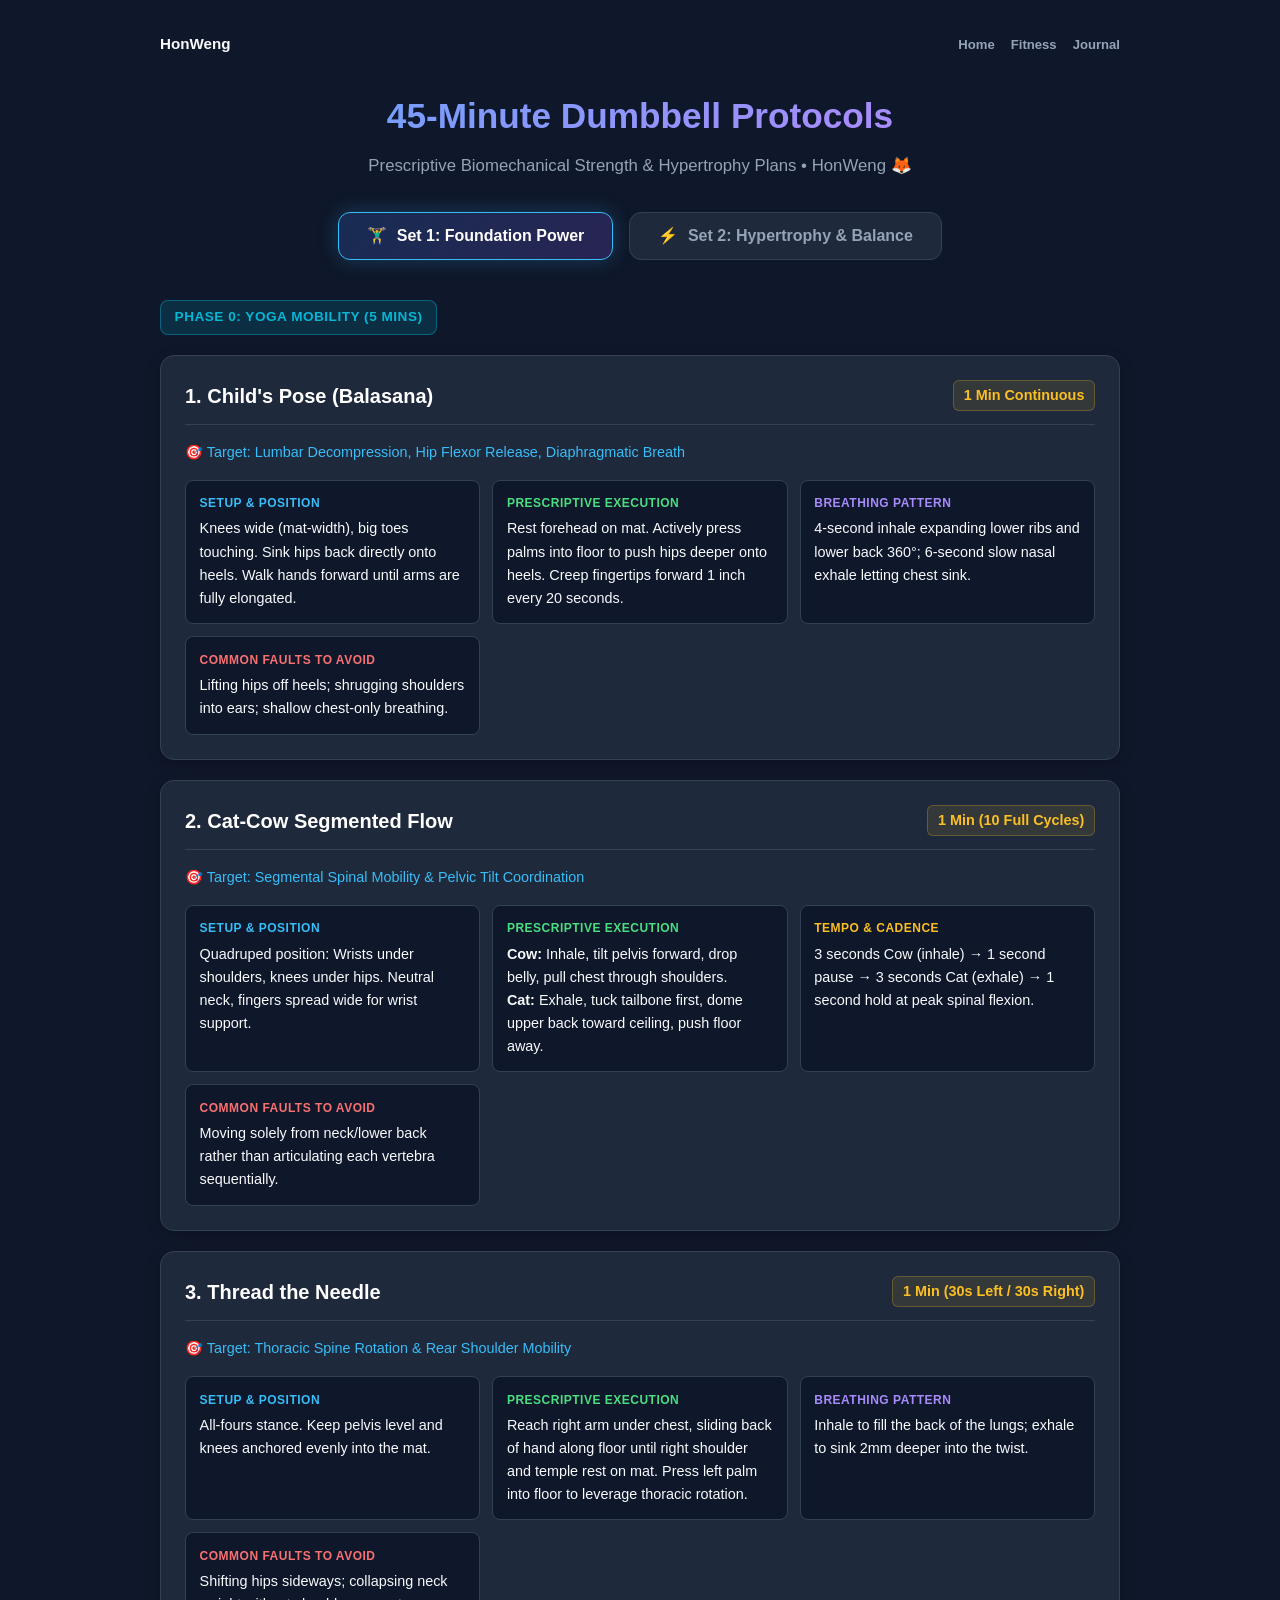
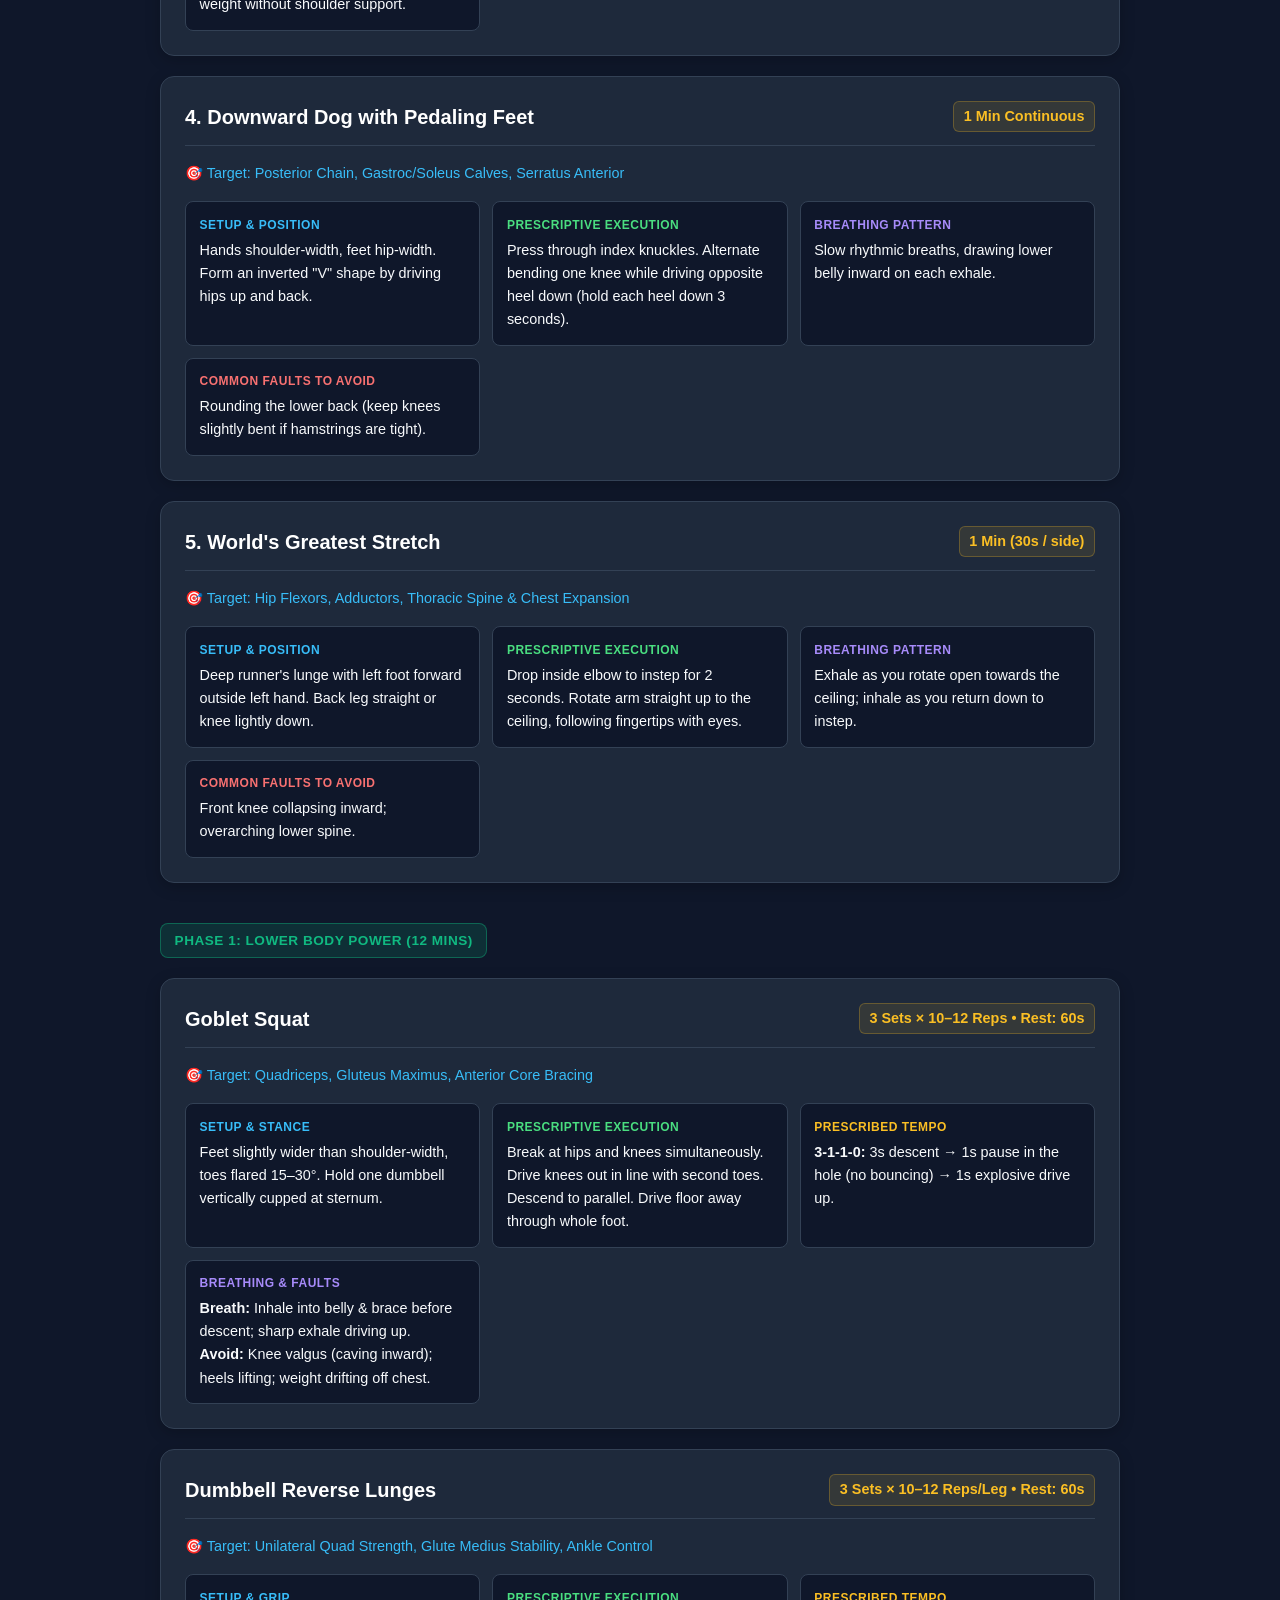
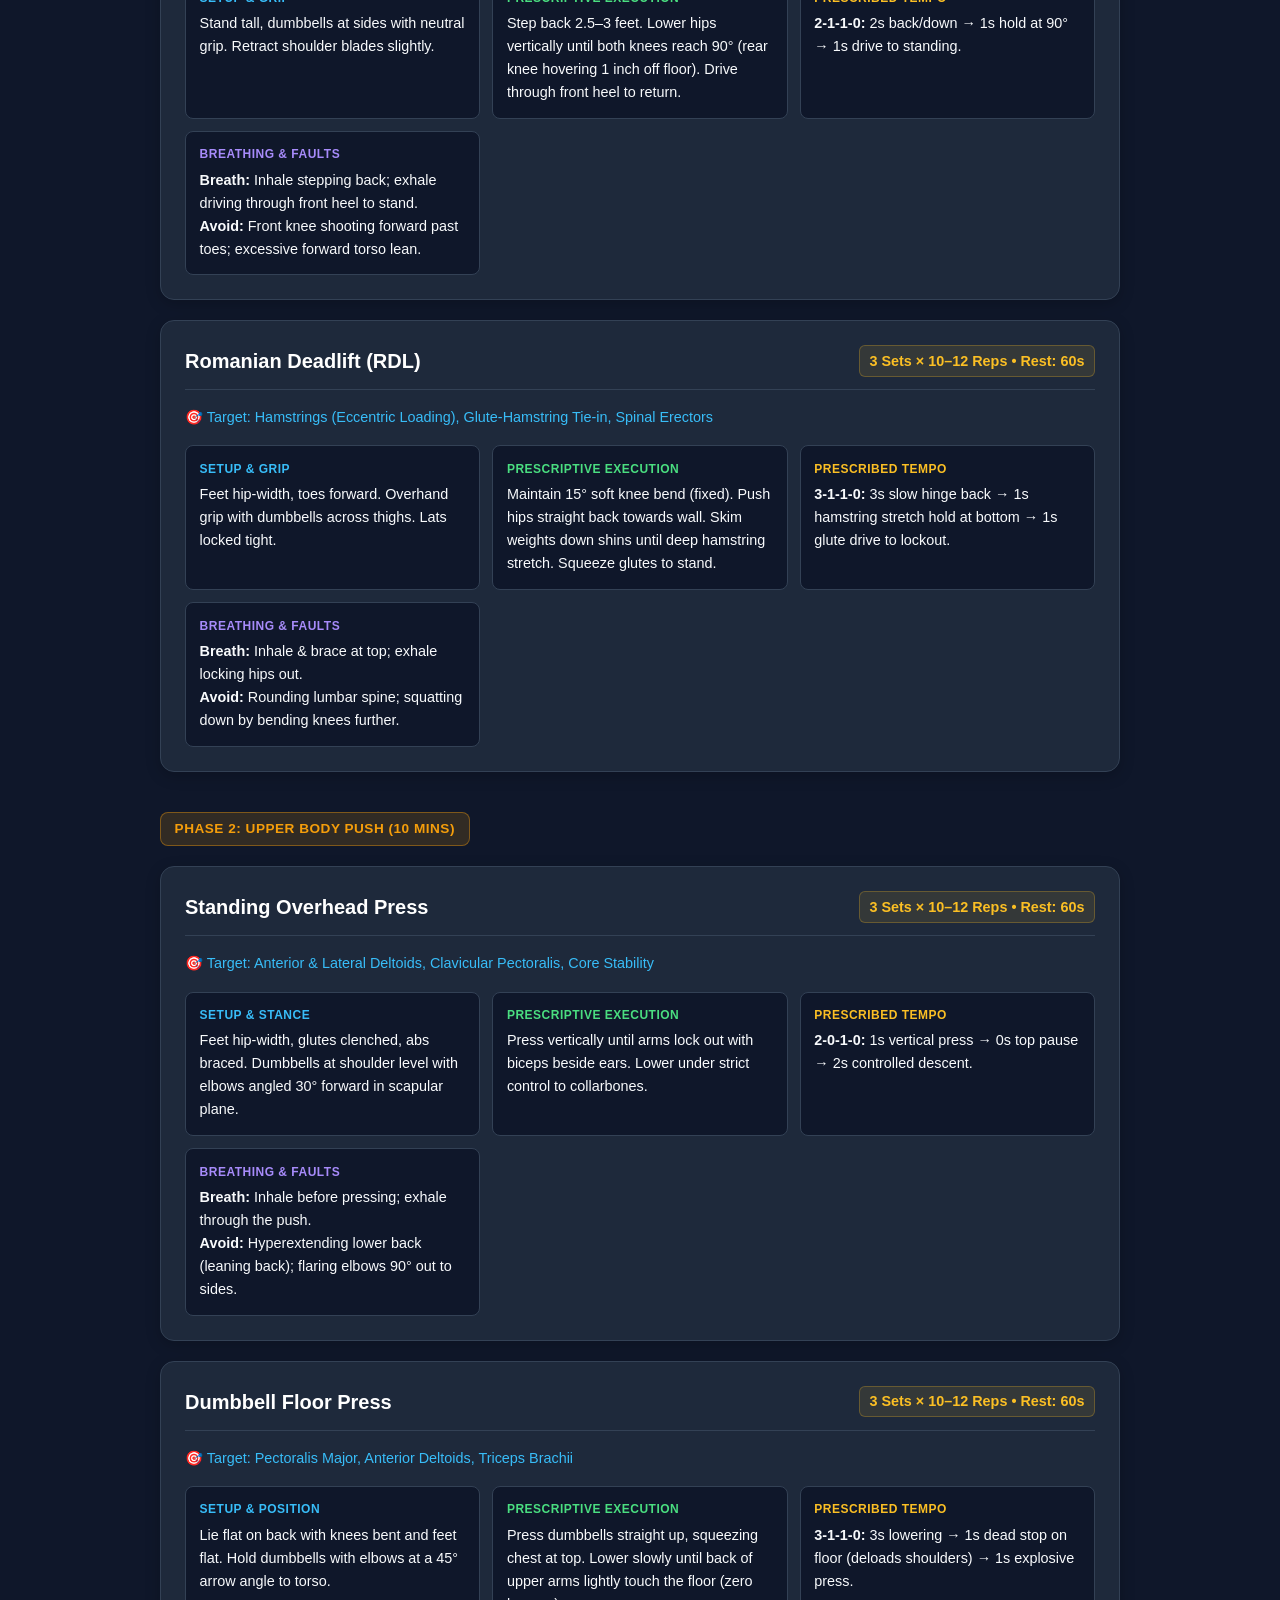
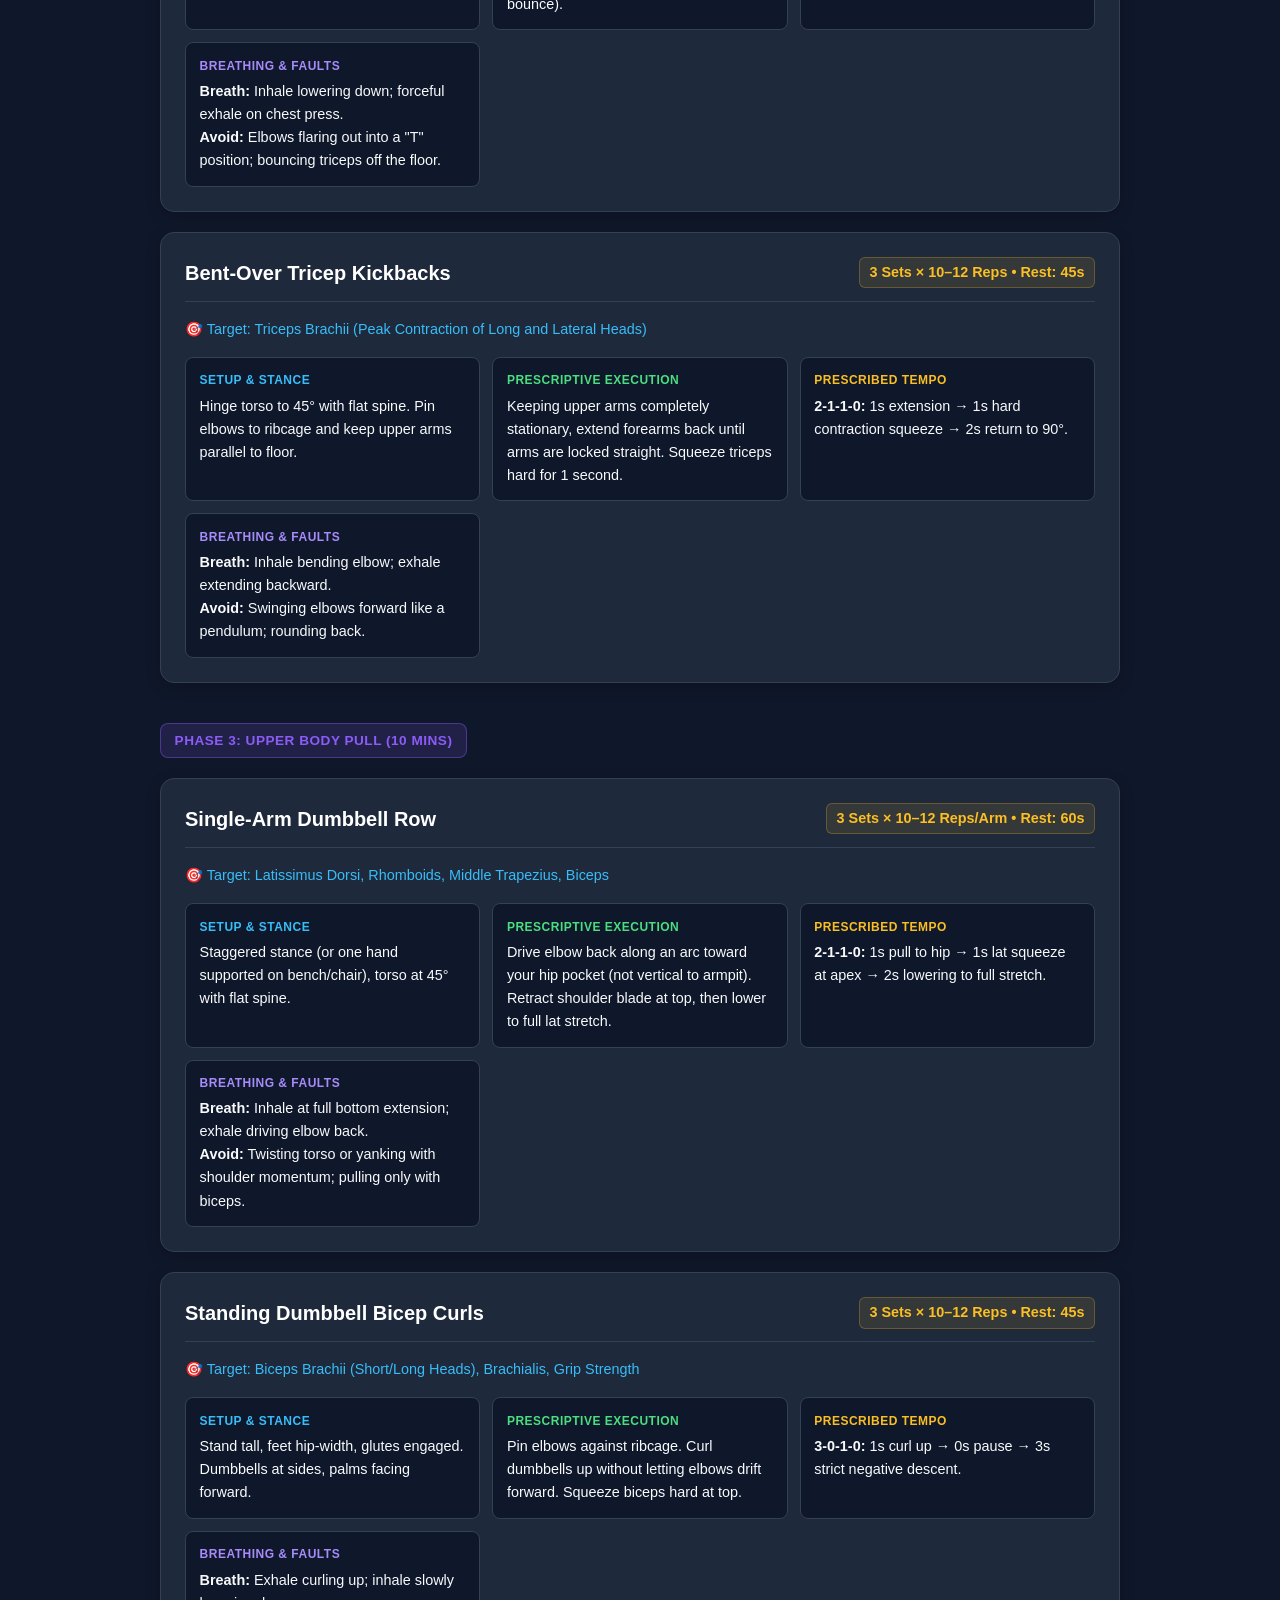
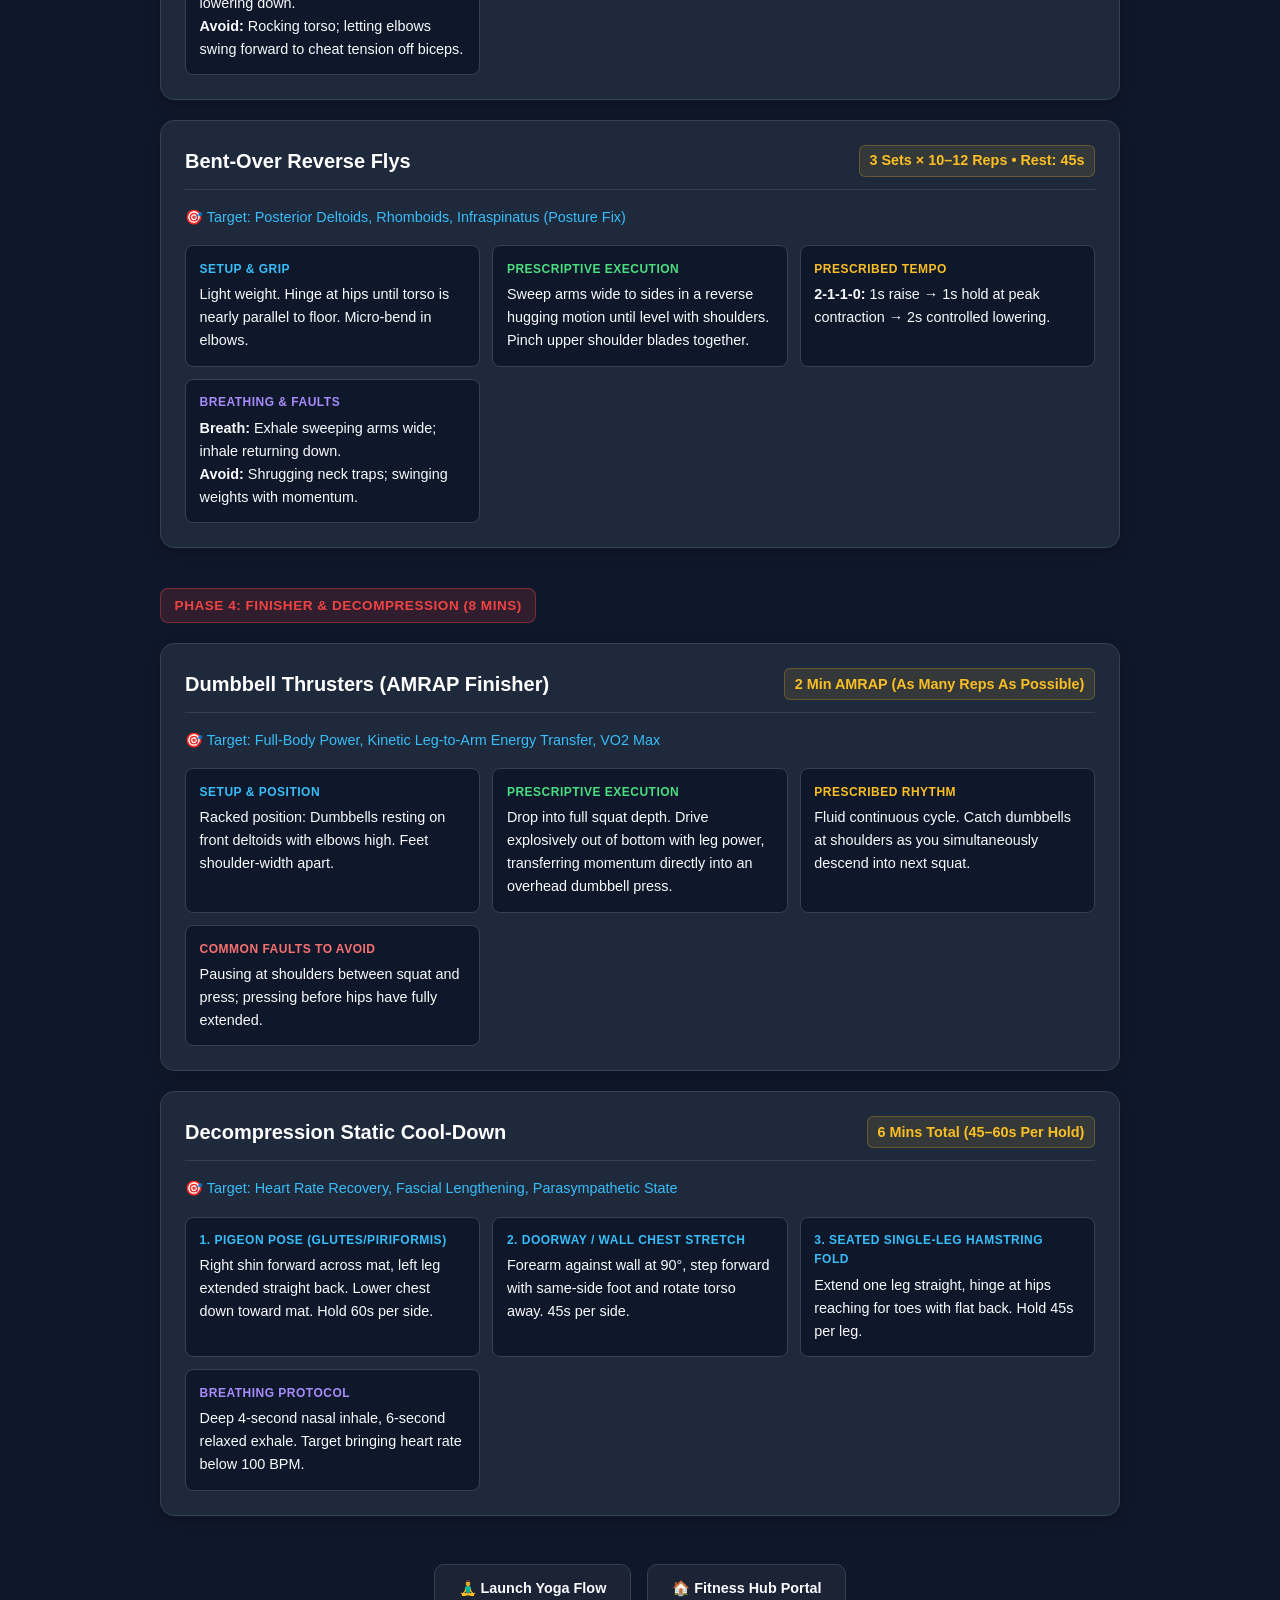
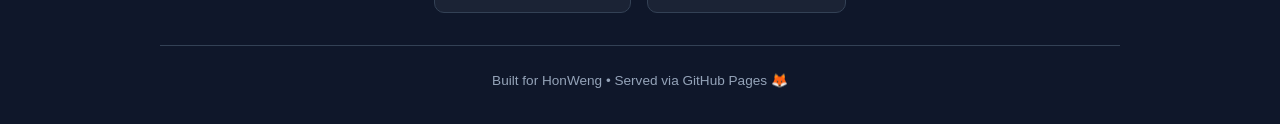
==== commit e34151a5: "Apply shared design across fitness pages" ====
--- a/workout/index.html
+++ b/workout/index.html
@@ -4,6 +4,7 @@
     <meta charset="UTF-8">
     <meta name="viewport" content="width=device-width, initial-scale=1.0">
     <title>45-Min Dumbbell Workout Protocols • Fitness Hub</title>
+    <link rel="stylesheet" href="../brand.css">
     <style>
         :root {
             --primary: #3b82f6;
@@ -241,6 +242,10 @@
 </head>
 <body>
     <div class="container">
+        <nav class="brand-nav" aria-label="Primary navigation">
+            <a class="brand-mark" href="https://www.honweng.com">HonWeng</a>
+            <div class="brand-links"><a href="https://www.honweng.com">Home</a><a href="../">Fitness</a><a href="https://journal.honweng.com">Journal</a></div>
+        </nav>
         <header>
             <h1>45-Minute Dumbbell Protocols</h1>
             <p>Prescriptive Biomechanical Strength & Hypertrophy Plans • HonWeng 🦊</p>
--- a/brand.css
+++ b/brand.css
@@ -0,0 +1,17 @@
+:root {
+  --brand-bg: #0b1020;
+  --brand-surface: #121a2b;
+  --brand-line: rgba(148, 163, 184, .18);
+  --brand-text: #f8fafc;
+  --brand-muted: #94a3b8;
+  --brand-cyan: #38bdf8;
+  --brand-orange: #fb923c;
+  --brand-radius: 16px;
+}
+.brand-nav { display:flex; align-items:center; justify-content:space-between; gap:1rem; margin-bottom:2rem; text-align:left; }
+.brand-nav a { color:var(--brand-muted); text-decoration:none; font-size:.82rem; font-weight:650; }
+.brand-nav a:hover, .brand-nav a[aria-current="page"] { color:var(--brand-cyan); }
+.brand-nav .brand-mark { color:var(--brand-text); font-size:.95rem; }
+.brand-nav .brand-links { display:flex; gap:1rem; flex-wrap:wrap; justify-content:flex-end; }
+.brand-footer a { color:inherit; }
+@media(max-width:560px){.brand-nav{align-items:flex-start;flex-direction:column}.brand-nav .brand-links{justify-content:flex-start}}
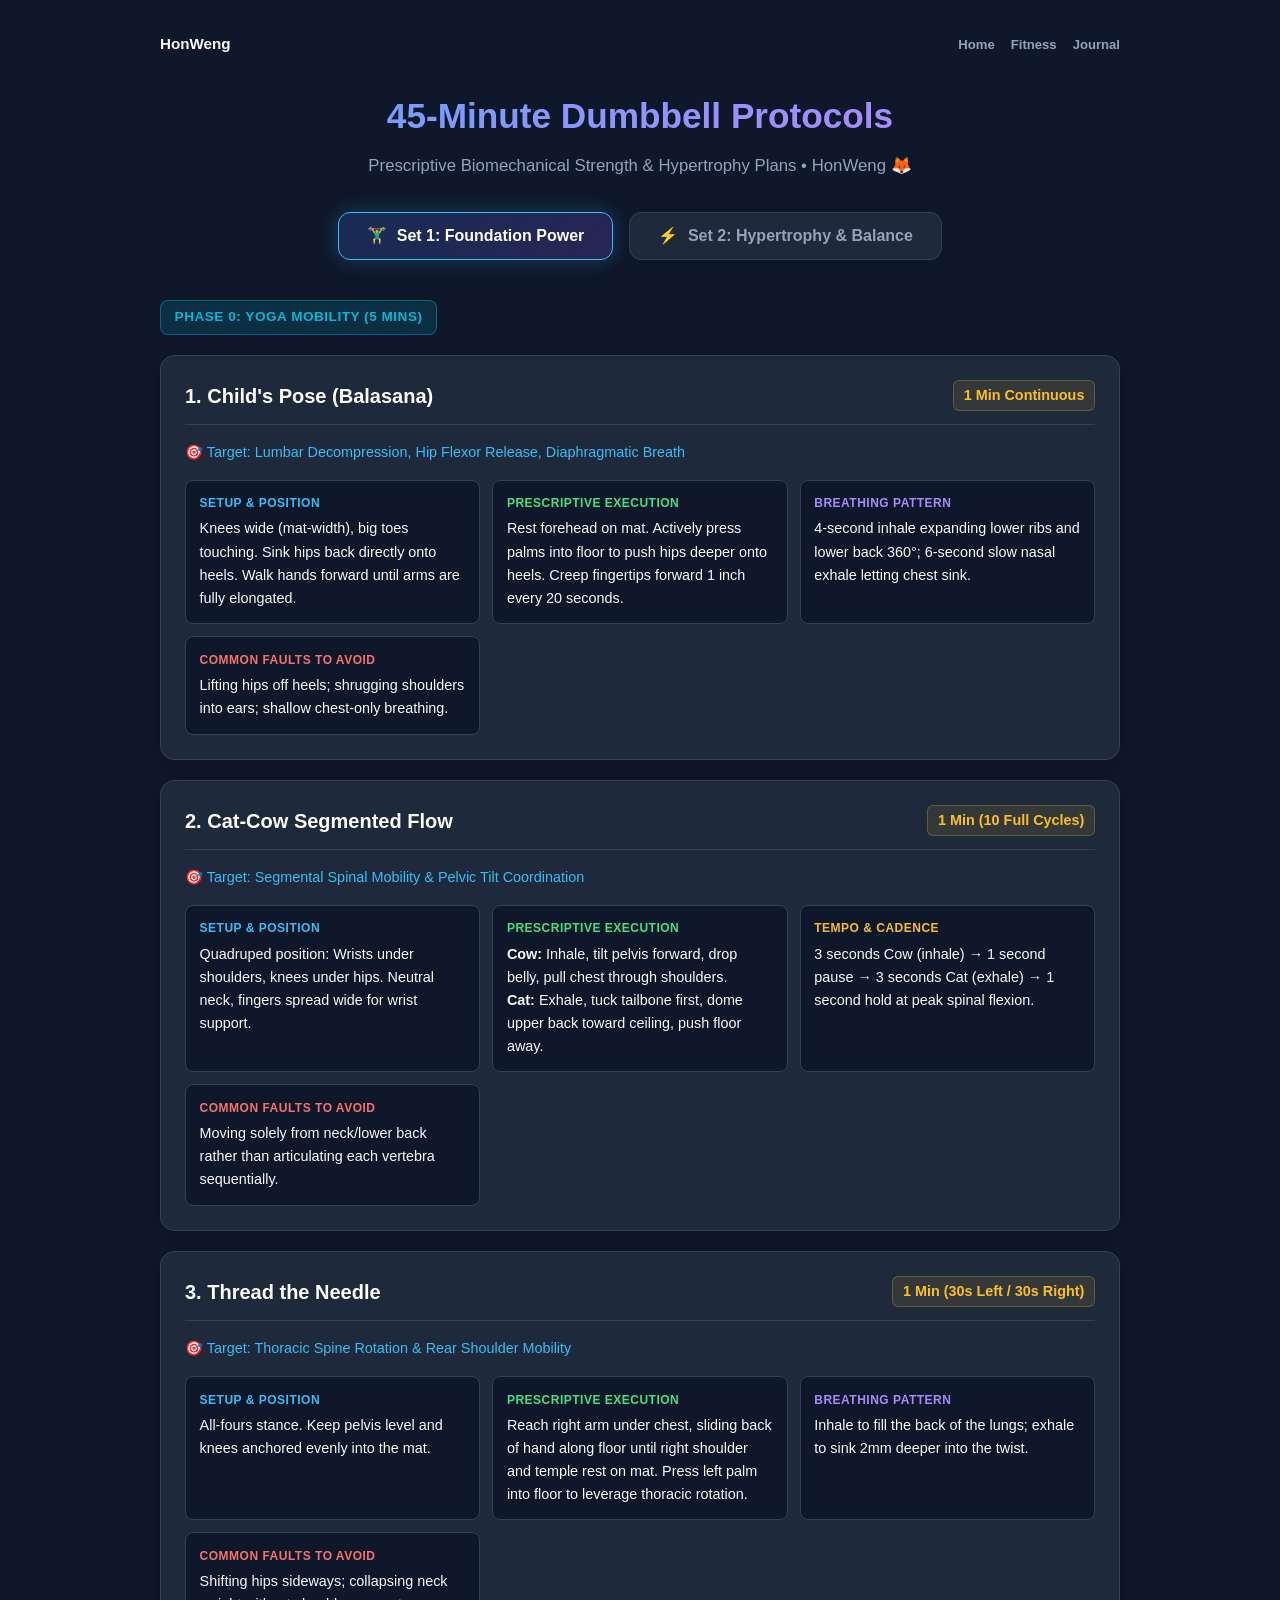
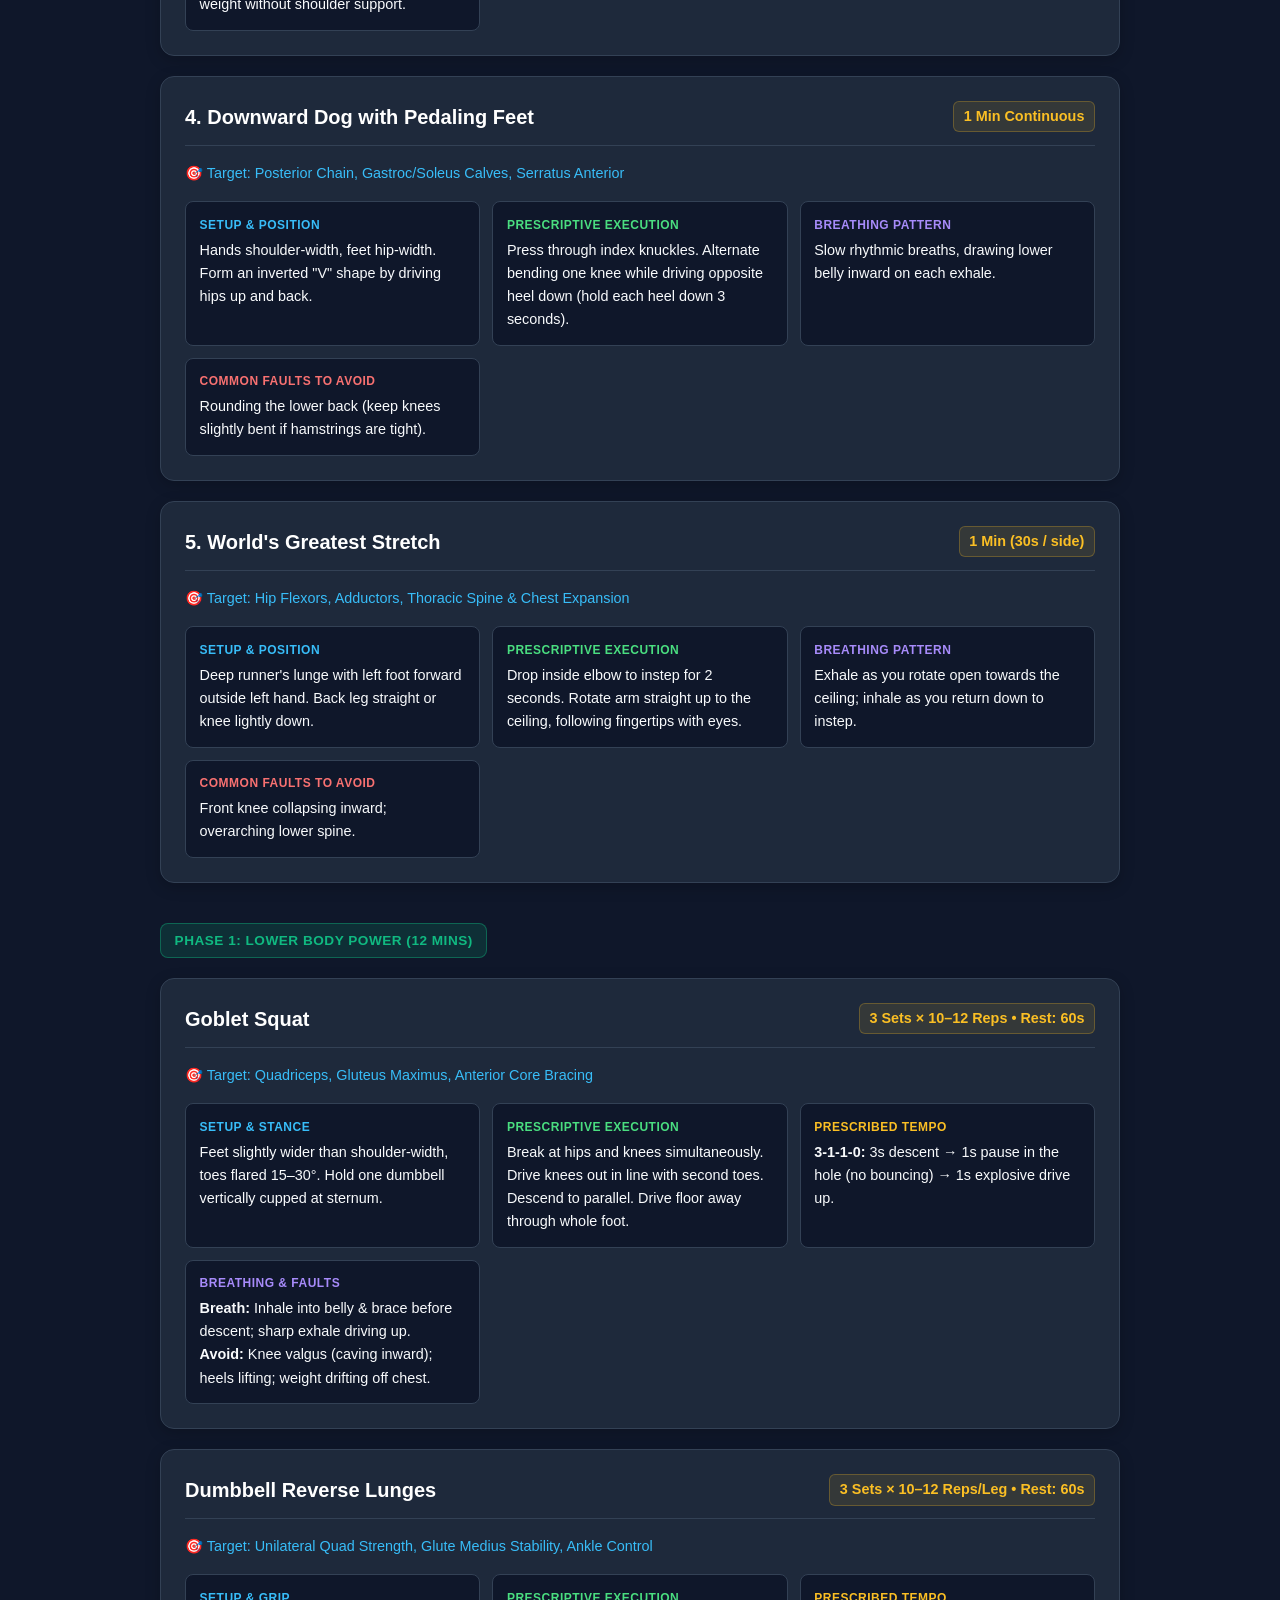
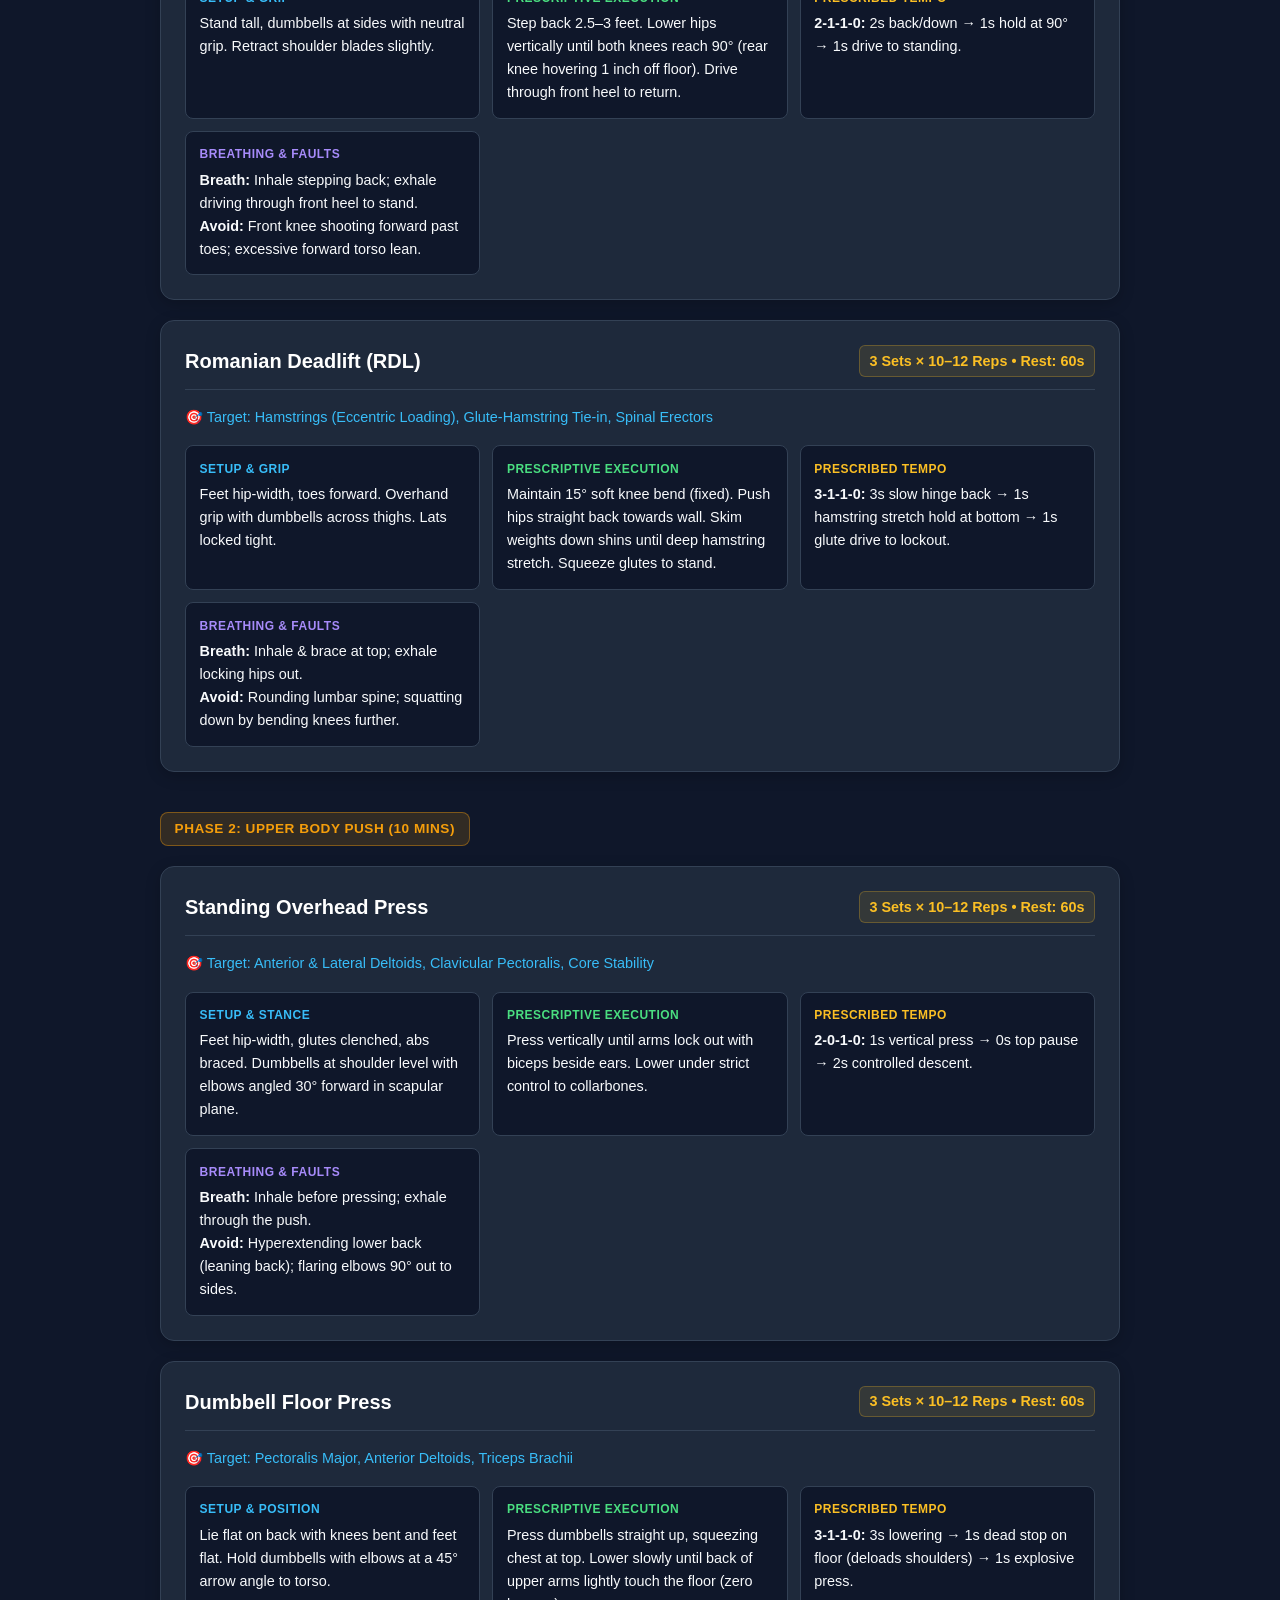
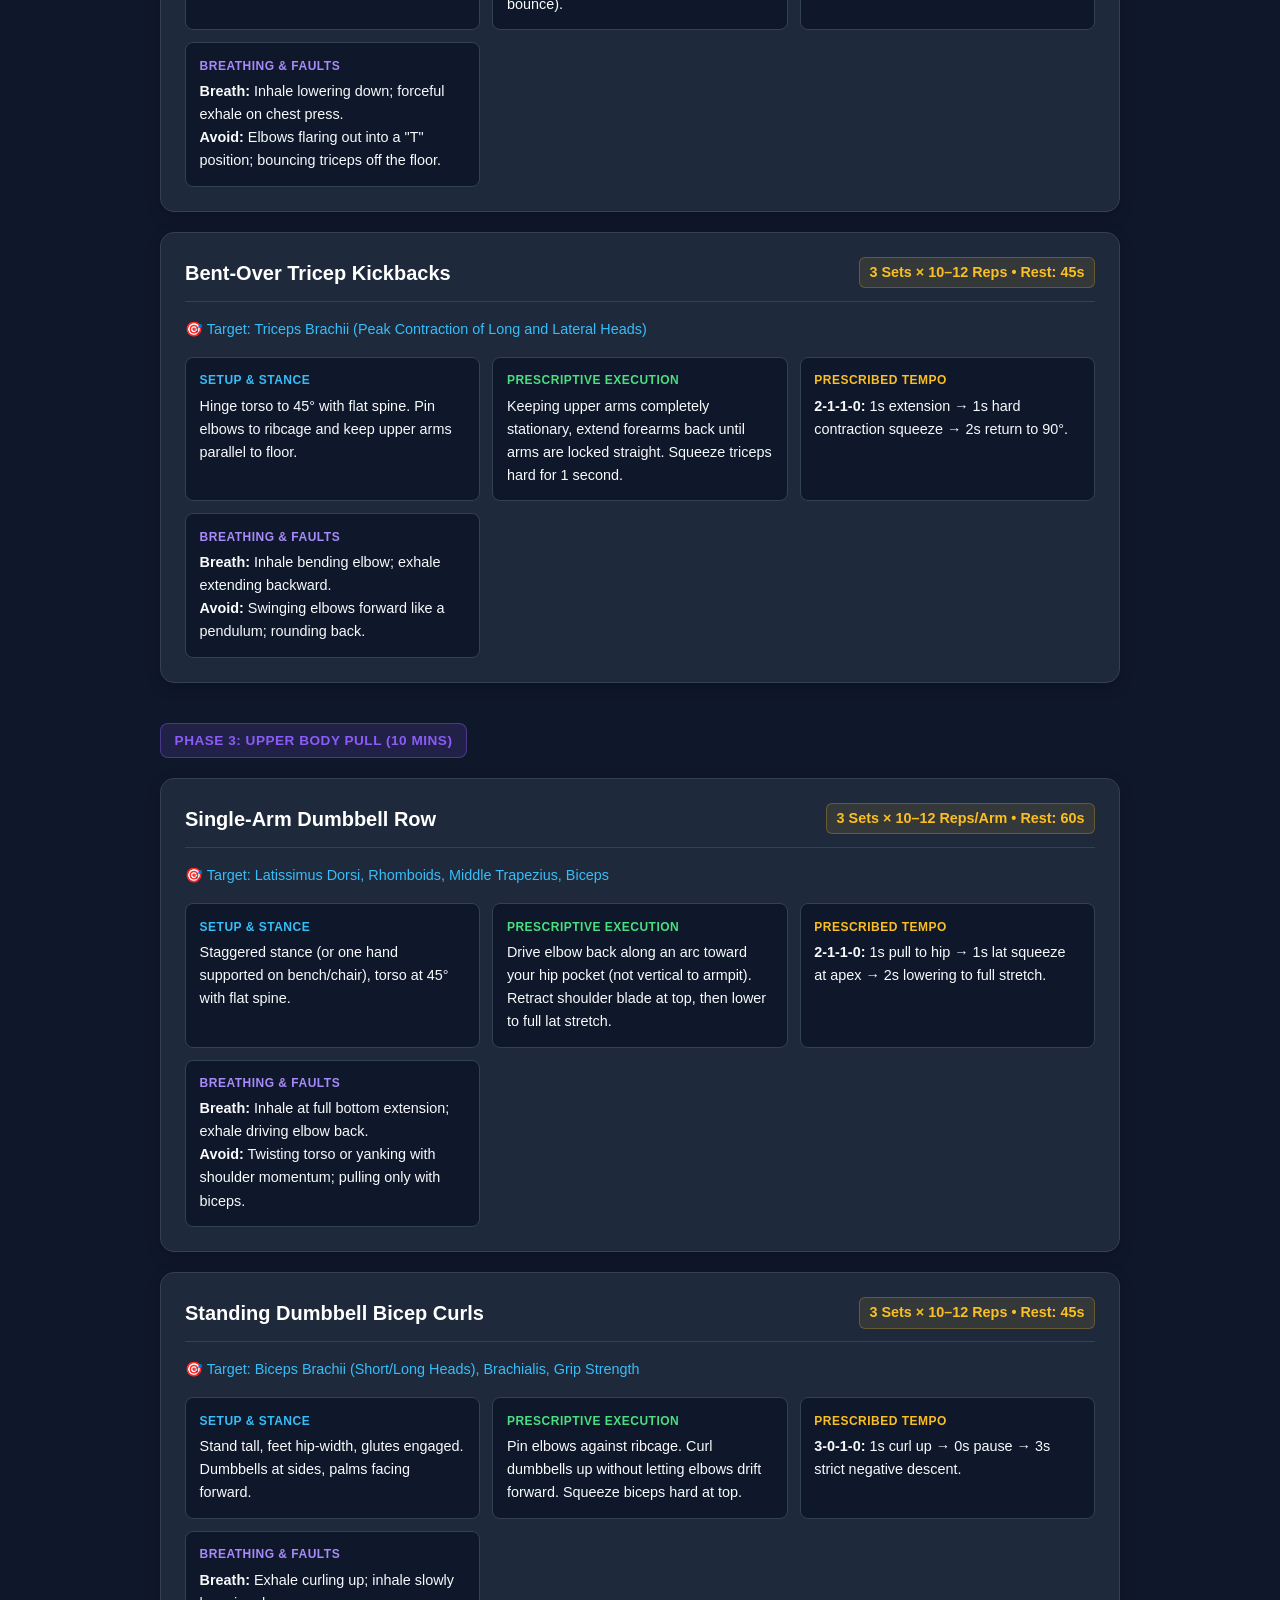
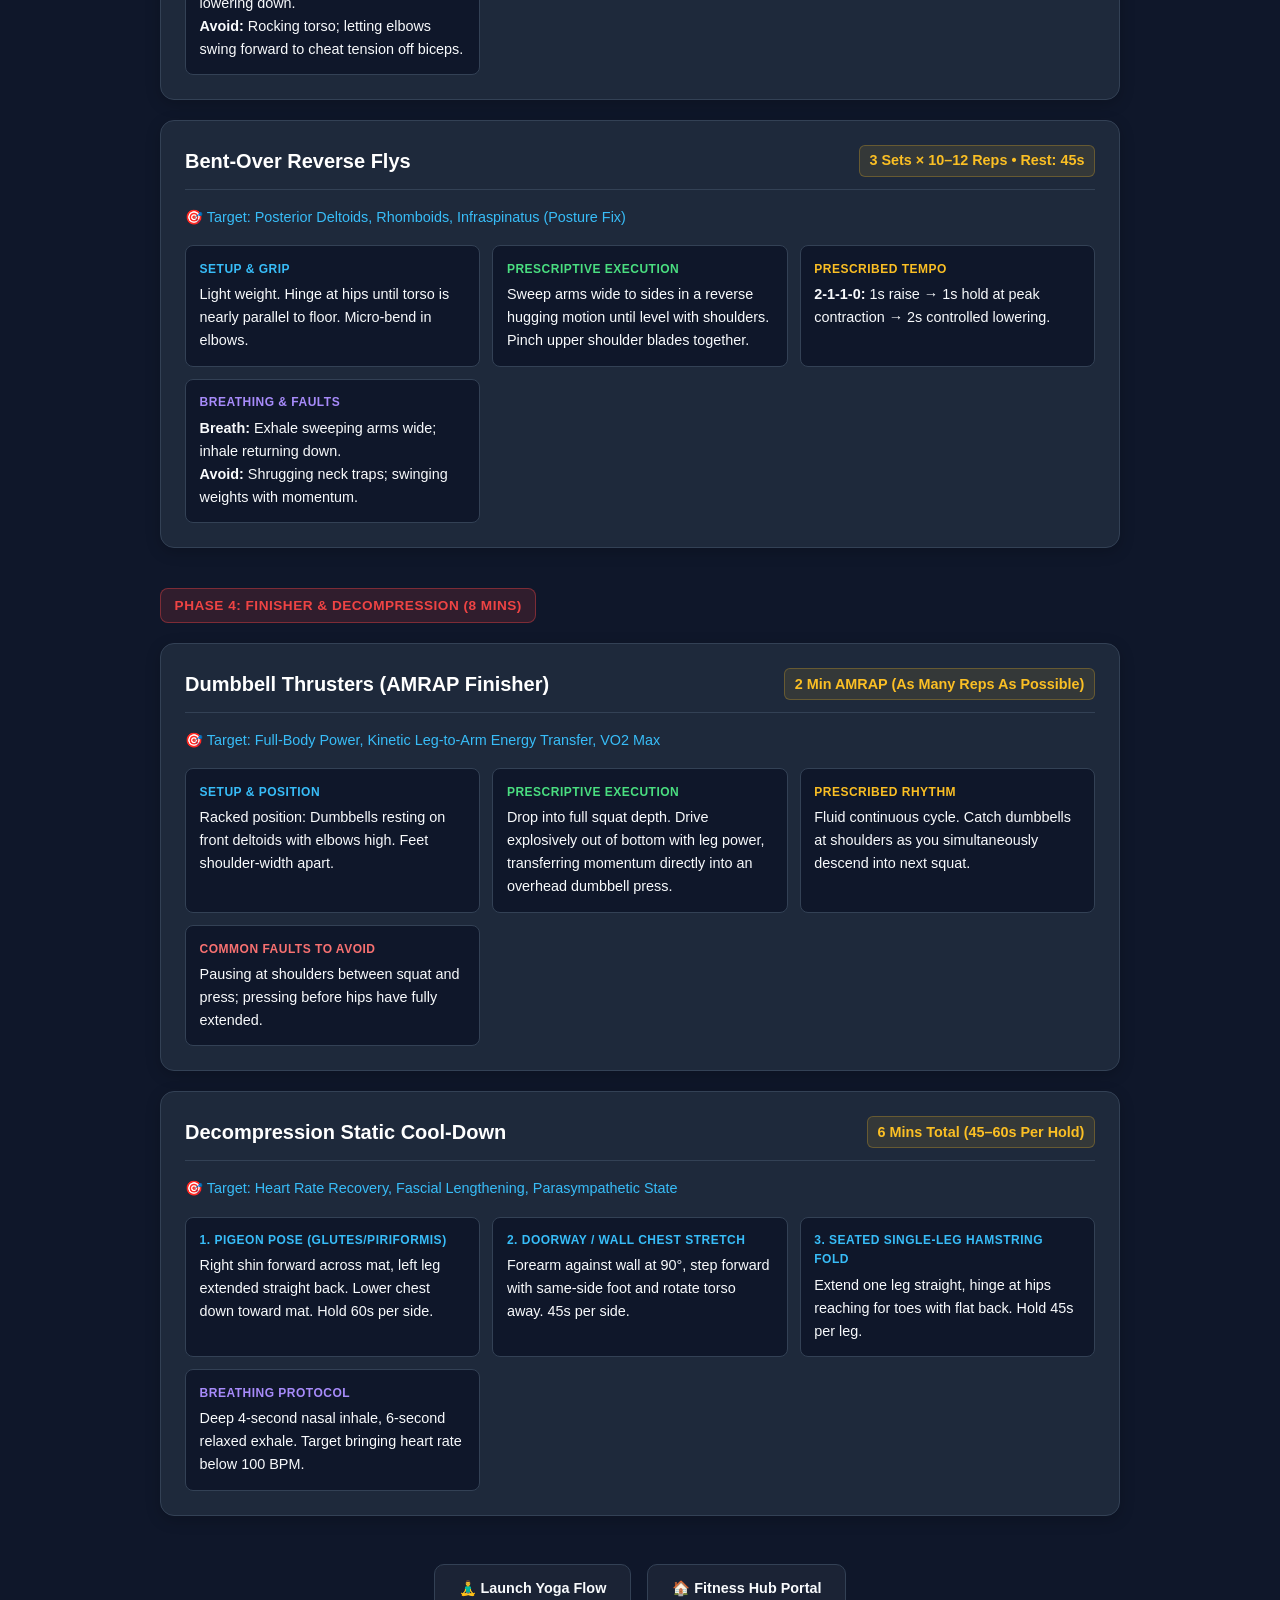
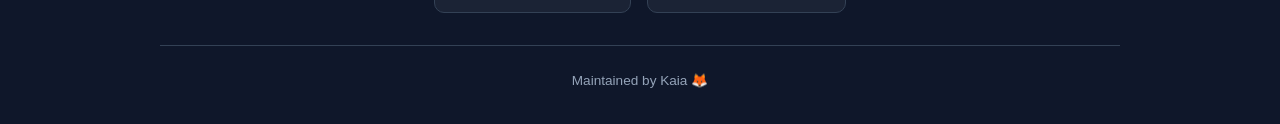
==== commit d14d4082: "Simplify fitness footer branding" ====
--- a/workout/index.html
+++ b/workout/index.html
@@ -1071,7 +1071,7 @@
         </div>
 
         <footer>
-            Built for HonWeng • Served via GitHub Pages 🦊
+            Maintained by Kaia 🦊
         </footer>
     </div>
 
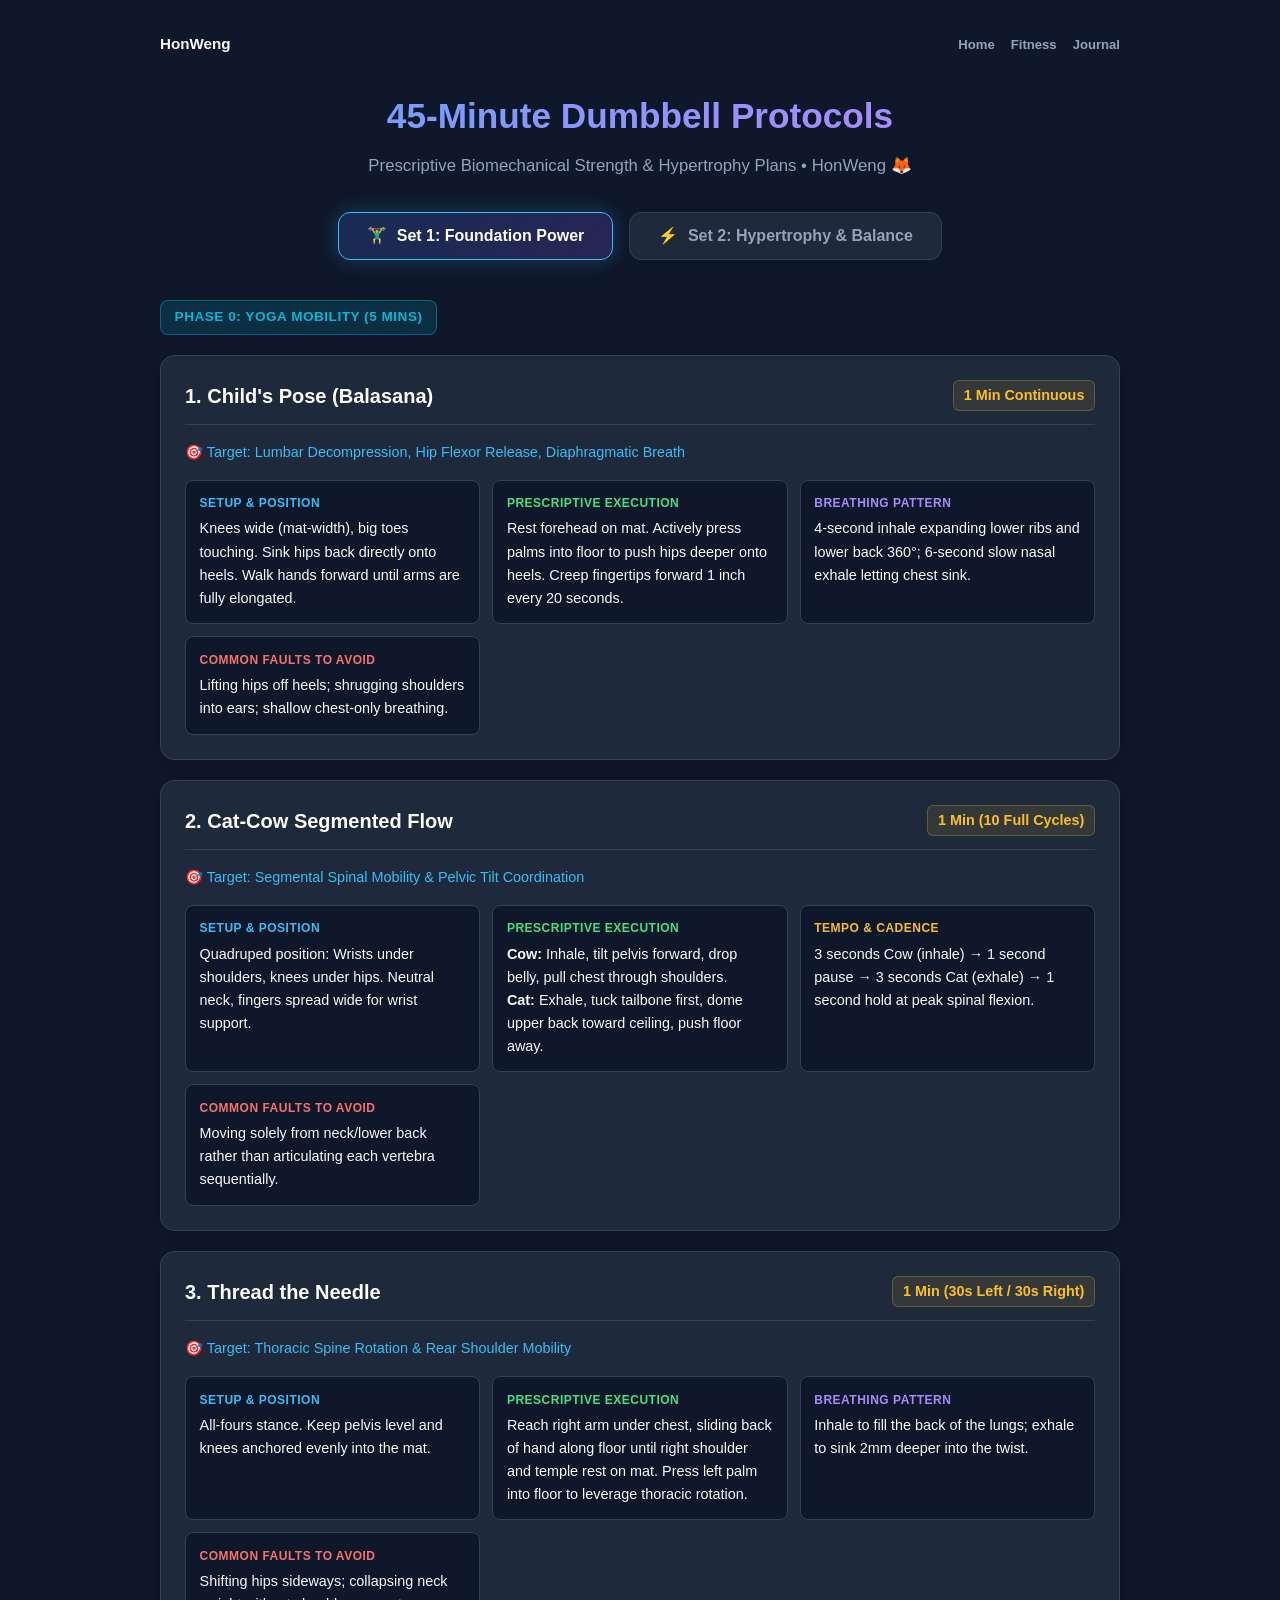
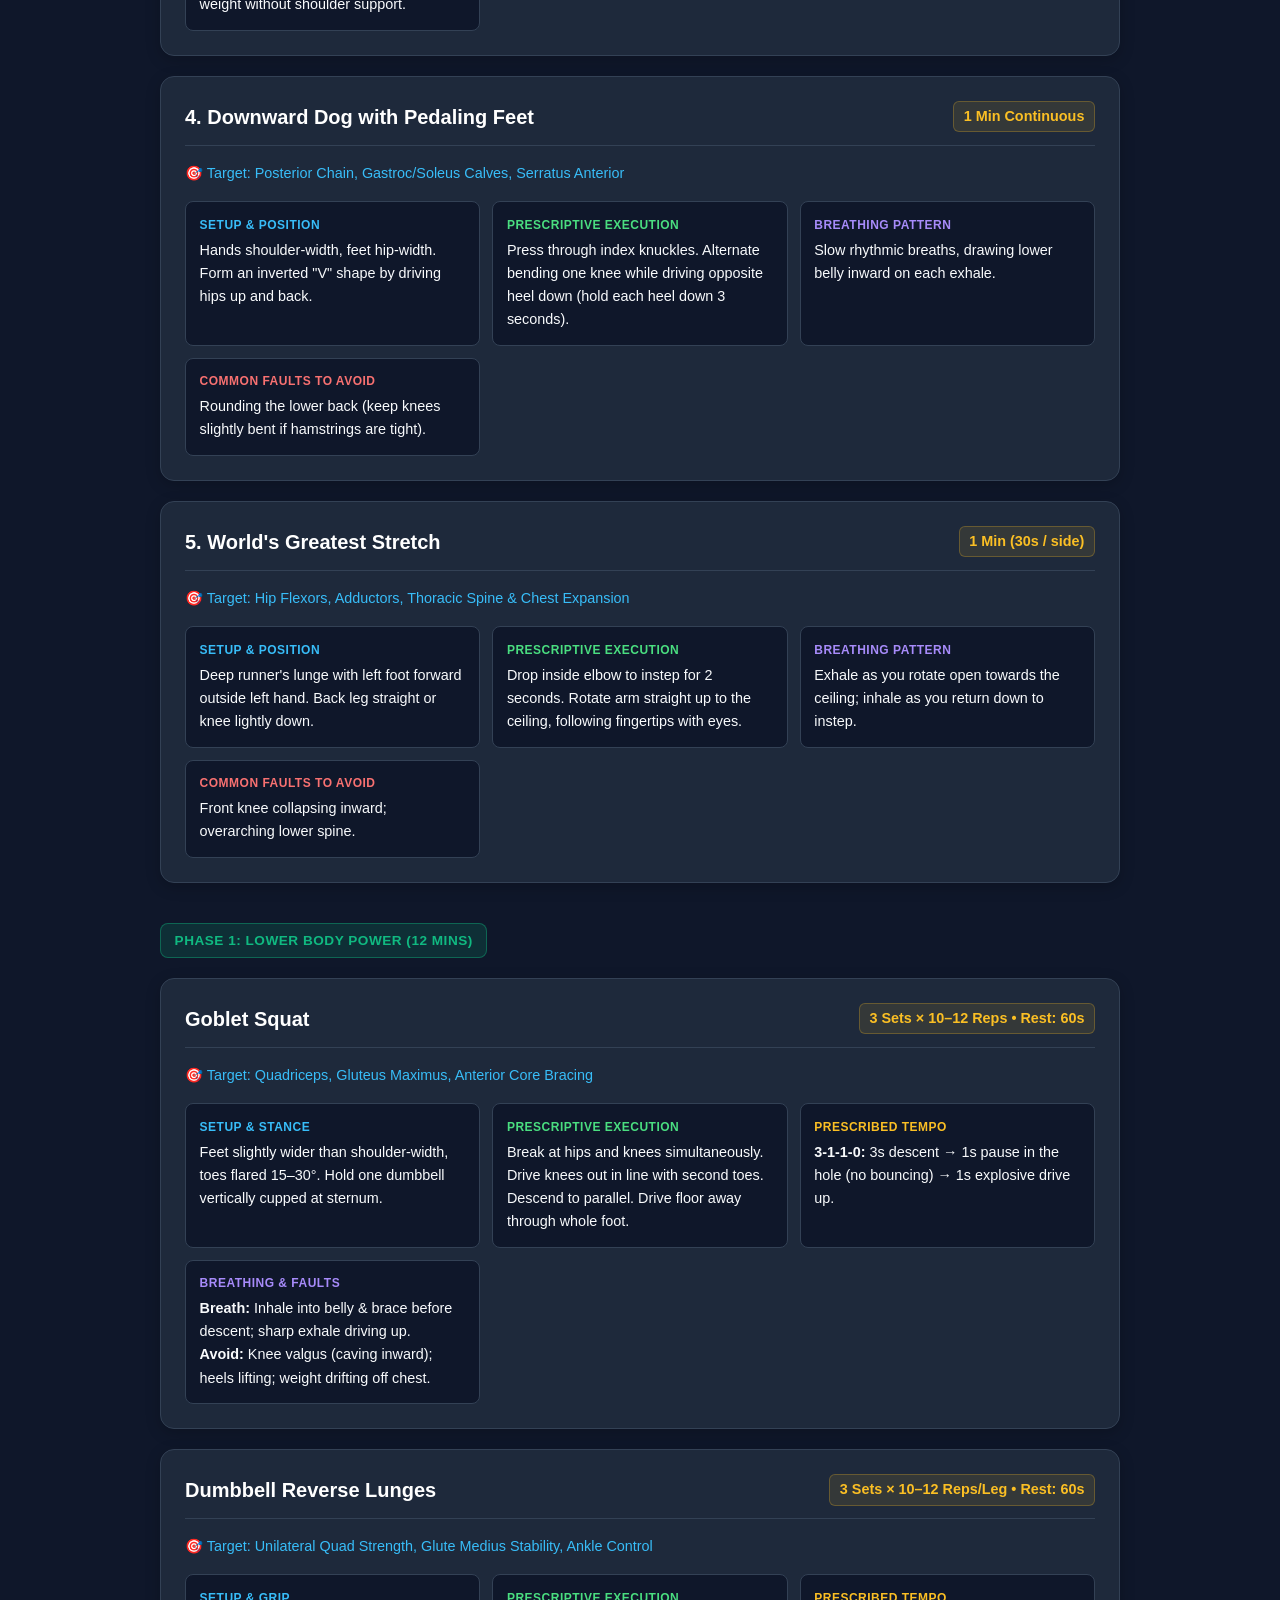
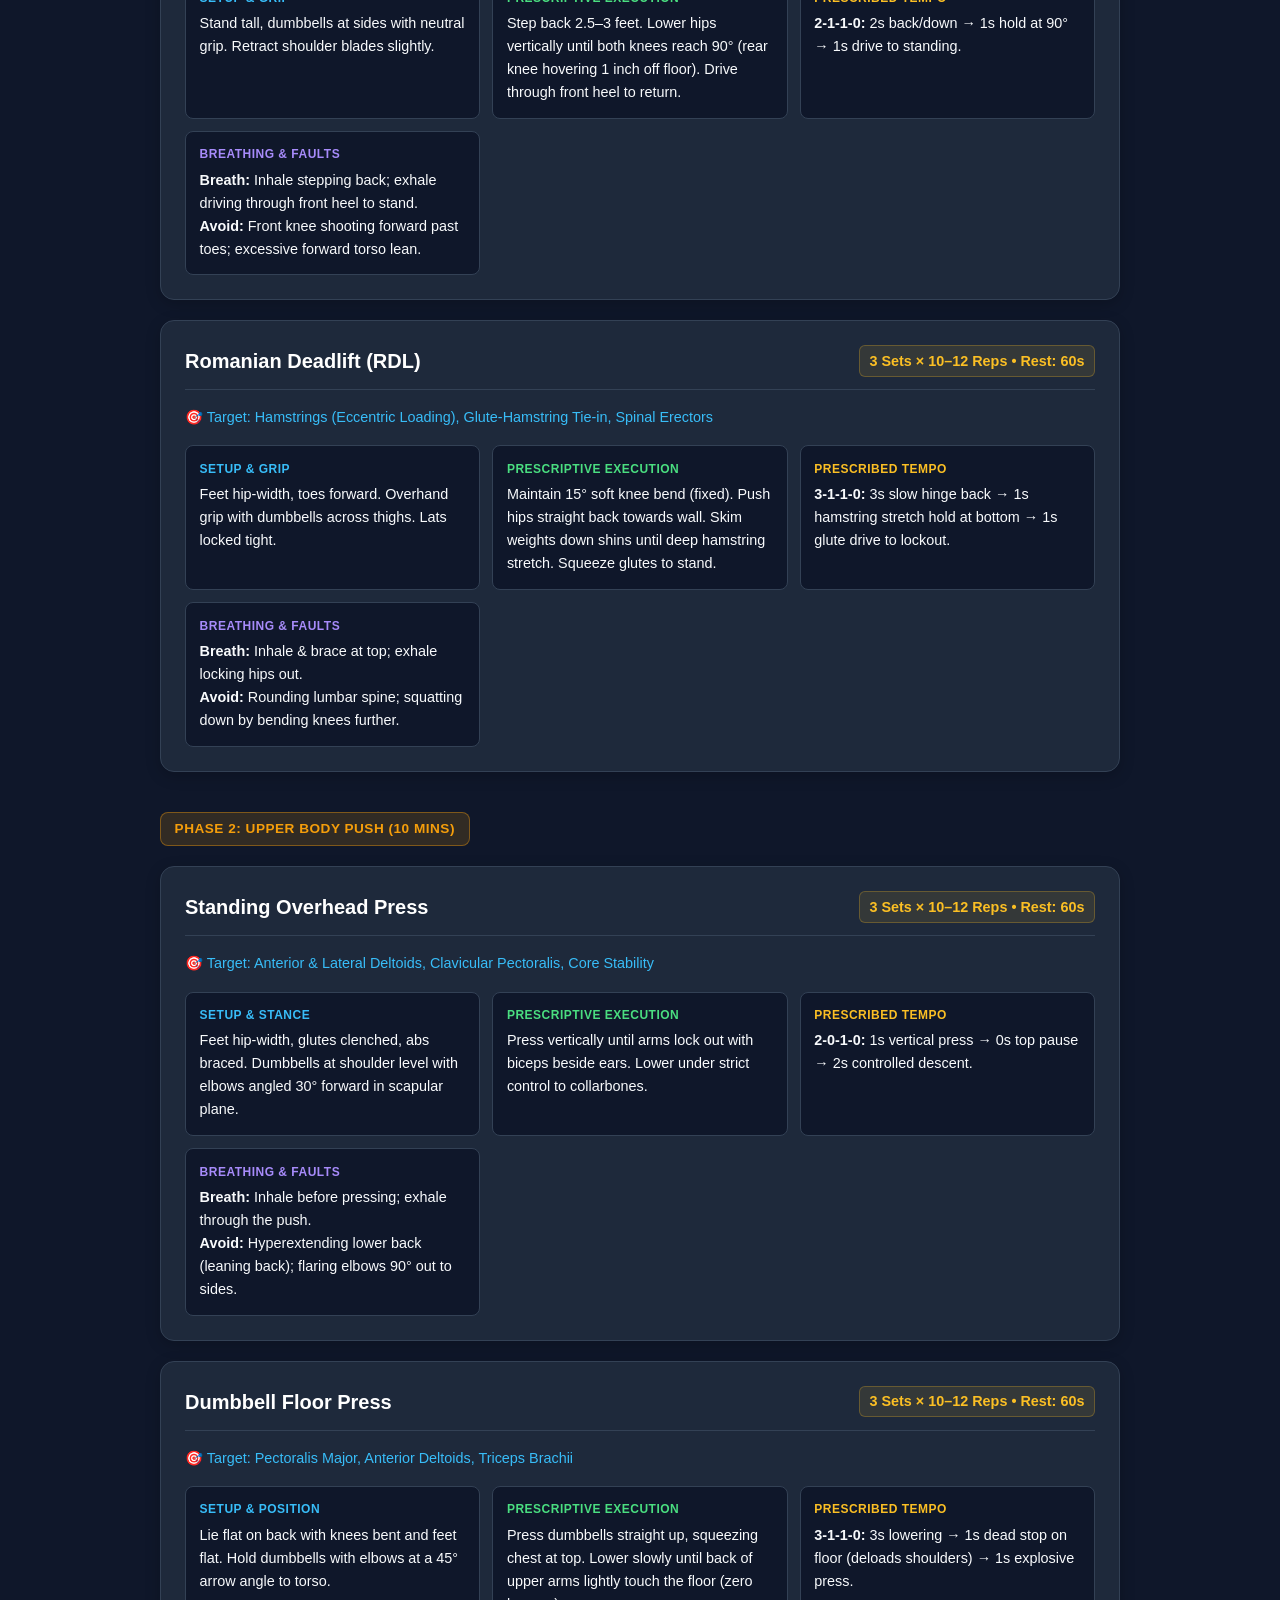
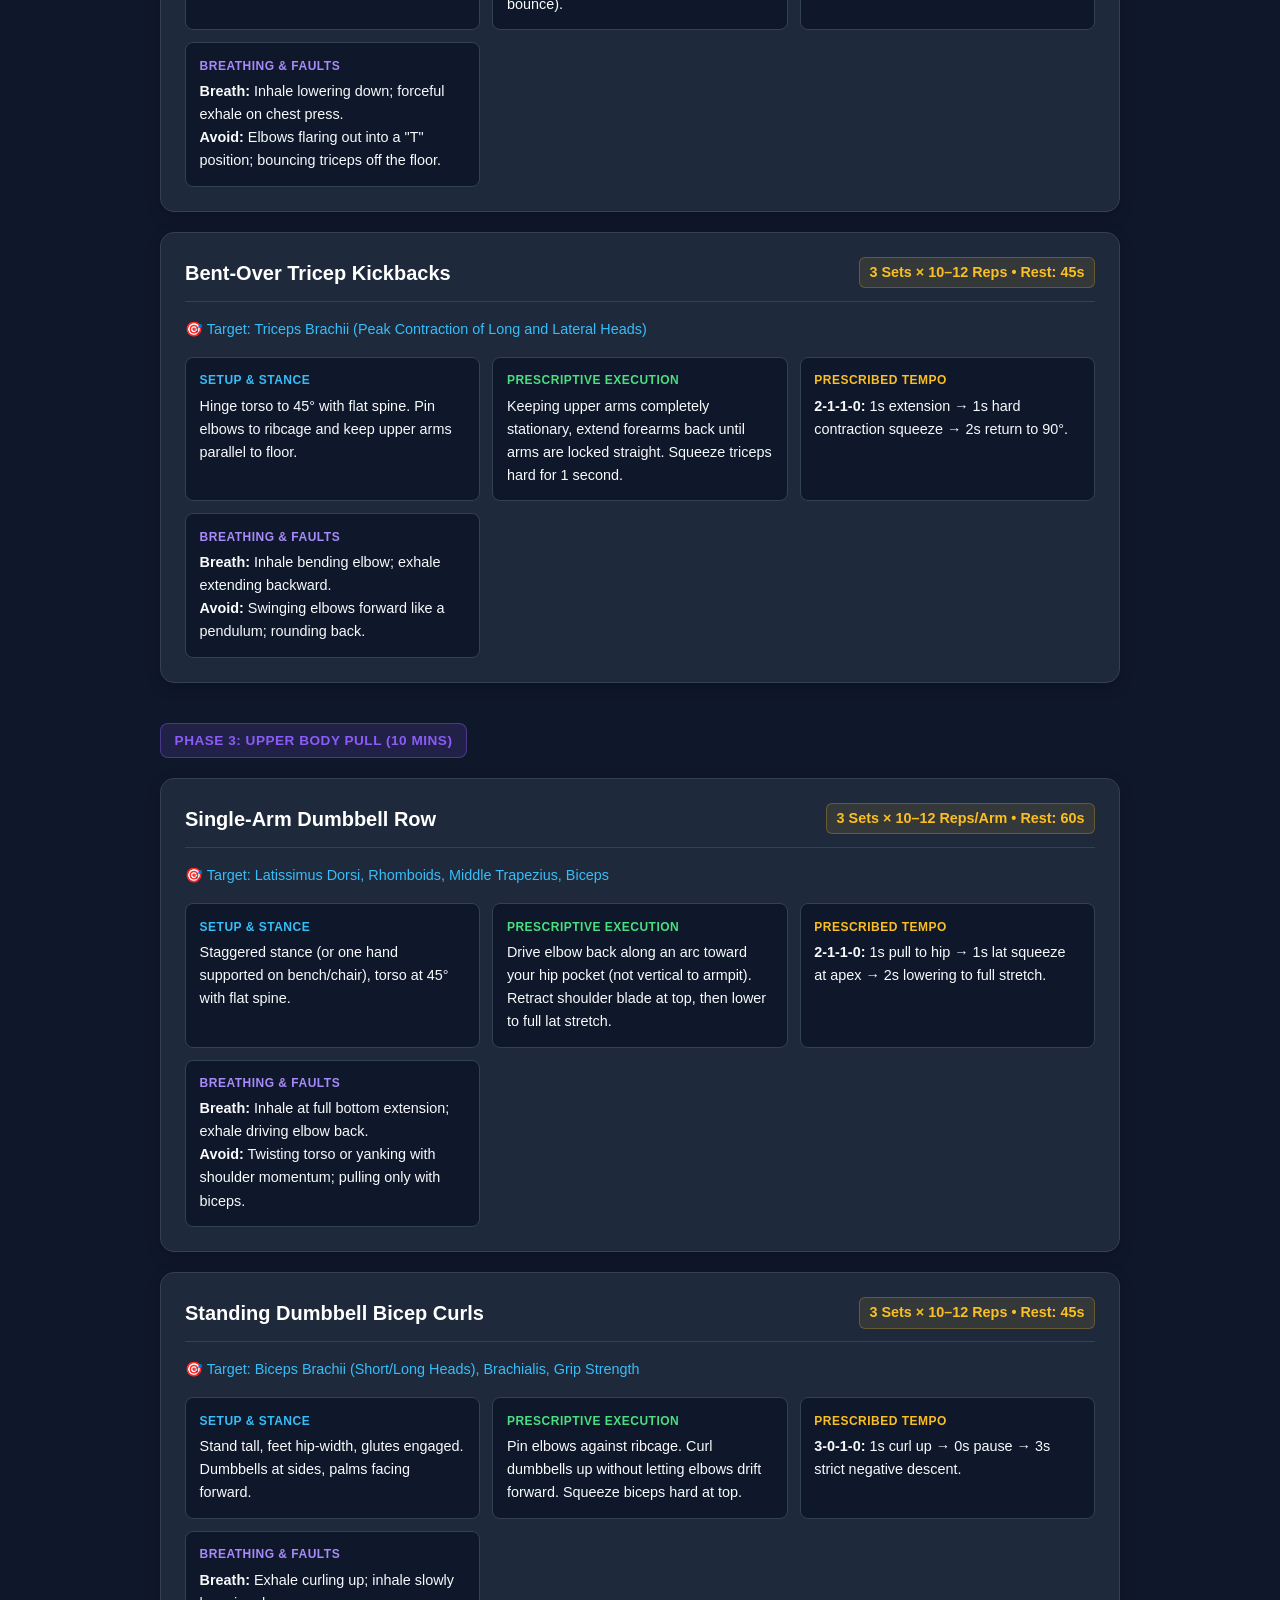
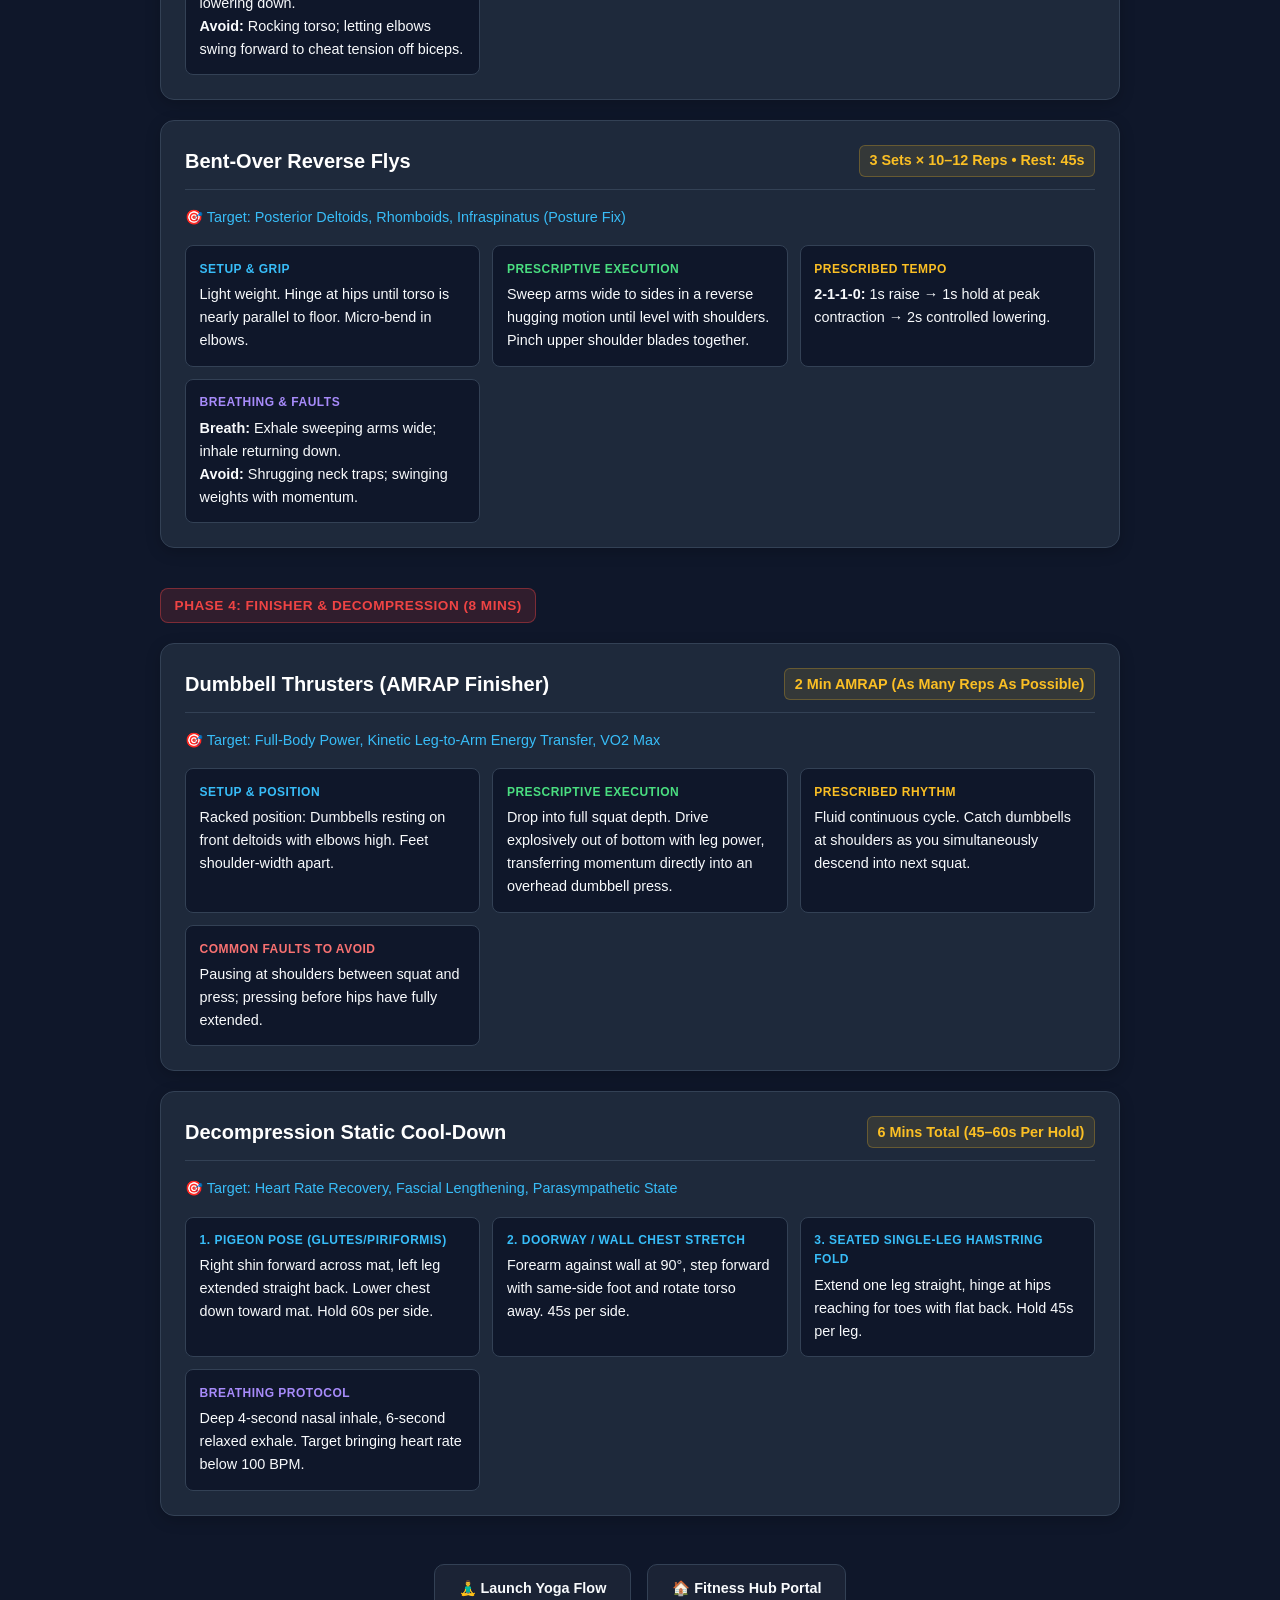
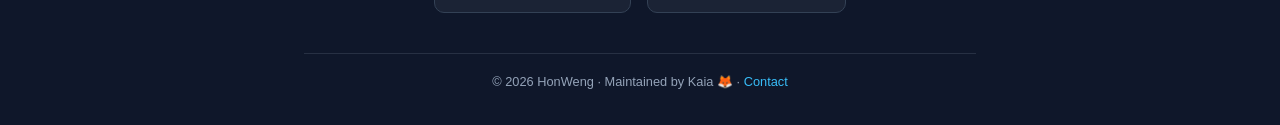
==== commit fd228bc3: "Standardize fitness footer styling" ====
--- a/workout/index.html
+++ b/workout/index.html
@@ -222,13 +222,16 @@
         }
 
         footer {
+            max-width: 42rem;
+            margin: 2.5rem auto 0;
+            padding: 1rem 0.75rem 0;
+            border-top: 1px solid var(--border);
             text-align: center;
             color: var(--text-muted);
             font-size: 0.85rem;
-            margin-top: 2rem;
-            padding-top: 1.5rem;
-            border-top: 1px solid var(--border);
-        }
+            line-height: 1.8;
+        }
+        footer a { color: #38bdf8; text-decoration: none; }
 
         /* View Switching Logic */
         .workout-view { display: none; }
@@ -1070,9 +1073,7 @@
             <a href="../index.html" class="nav-btn">🏠 Fitness Hub Portal</a>
         </div>
 
-        <footer>
-            Maintained by Kaia 🦊
-        </footer>
+        <footer class="brand-footer">© 2026 HonWeng · Maintained by Kaia 🦊 · <a href="mailto:me@honweng.com">Contact</a></footer>
     </div>
 
     <!-- JavaScript Interactive Switcher -->
--- a/brand.css
+++ b/brand.css
@@ -13,5 +13,8 @@
 .brand-nav a:hover, .brand-nav a[aria-current="page"] { color:var(--brand-cyan); }
 .brand-nav .brand-mark { color:var(--brand-text); font-size:.95rem; }
 .brand-nav .brand-links { display:flex; gap:1rem; flex-wrap:wrap; justify-content:flex-end; }
-.brand-footer a { color:inherit; }
+.brand-footer { max-width:42rem; margin:2.5rem auto 0; padding:1rem .75rem 0; border-top:1px solid var(--brand-line); color:var(--brand-muted); font-size:.8rem; line-height:1.8; text-align:center; }
+.brand-footer a { color:var(--brand-cyan); text-decoration:none; }
+.brand-footer a:hover { text-decoration:underline; }
+@media(max-width:480px){.brand-footer{margin-top:2rem;padding-inline:.5rem;font-size:.78rem}}
 @media(max-width:560px){.brand-nav{align-items:flex-start;flex-direction:column}.brand-nav .brand-links{justify-content:flex-start}}
